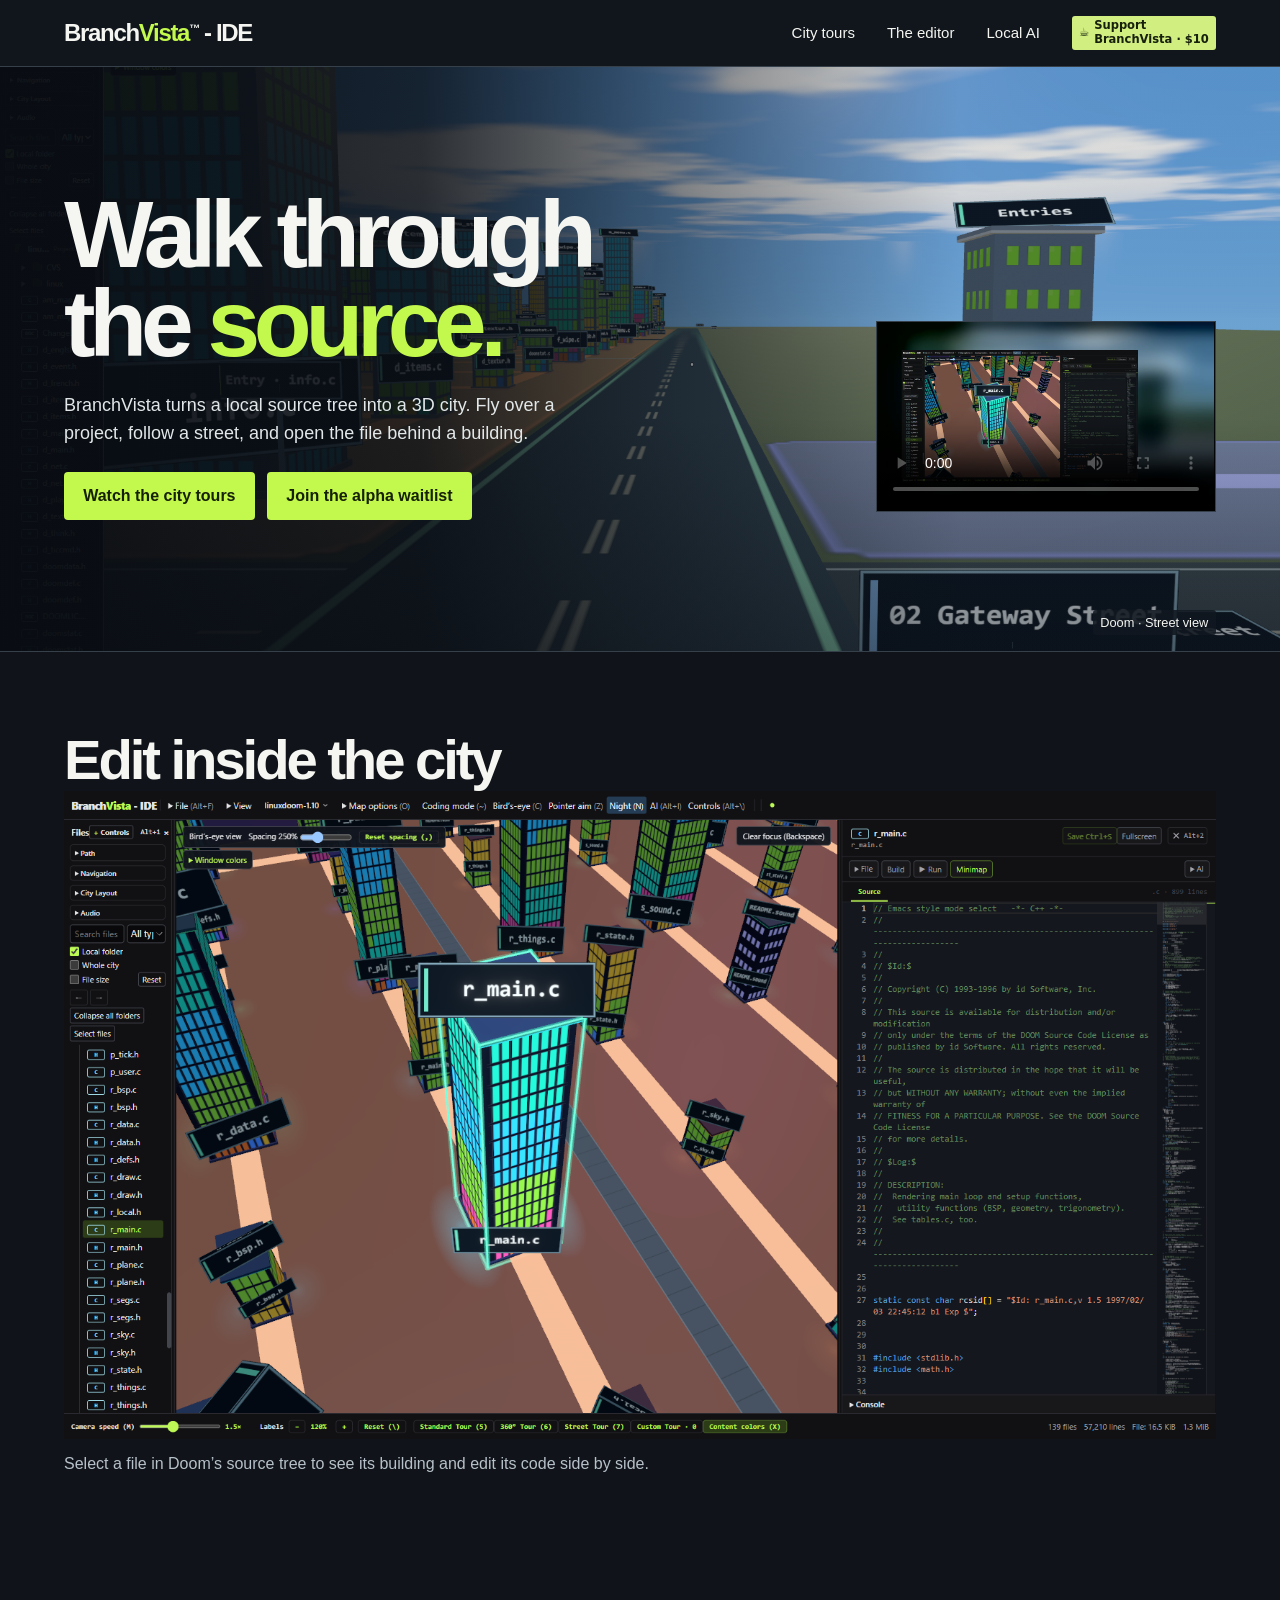
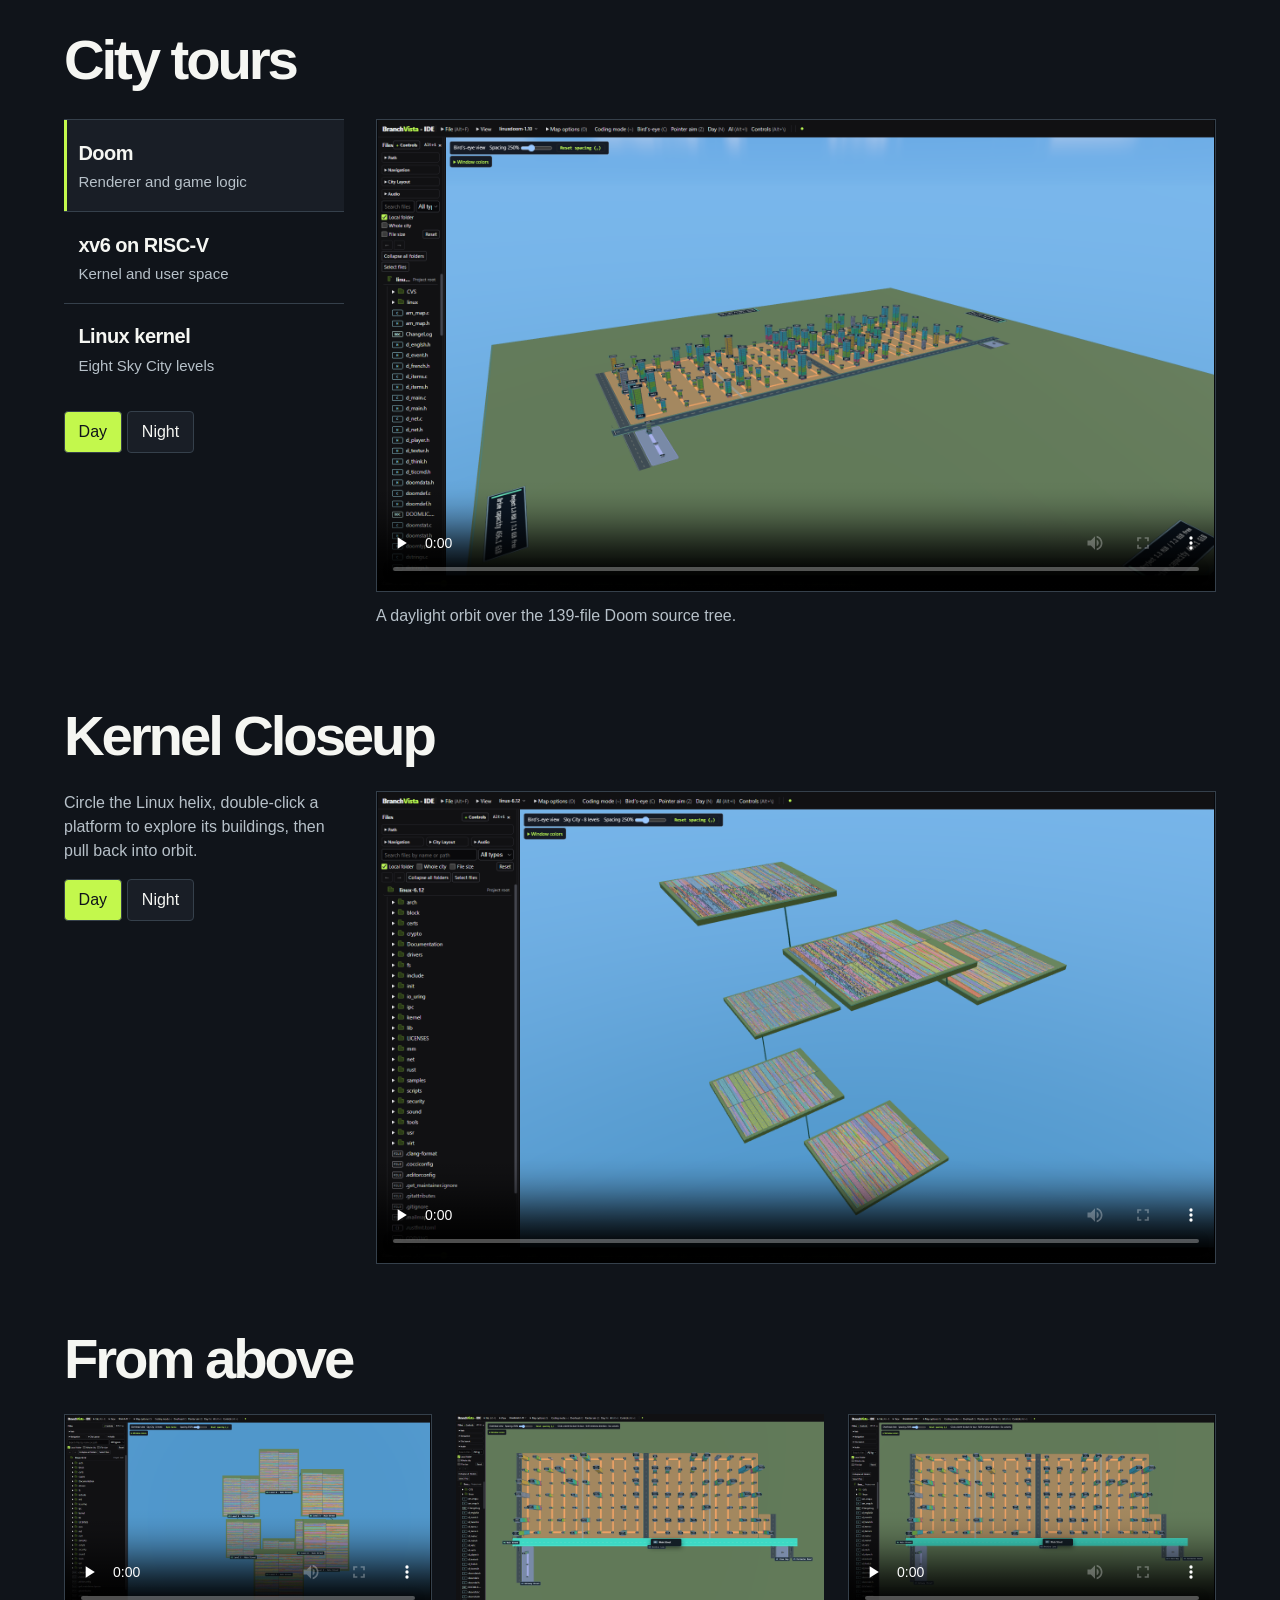
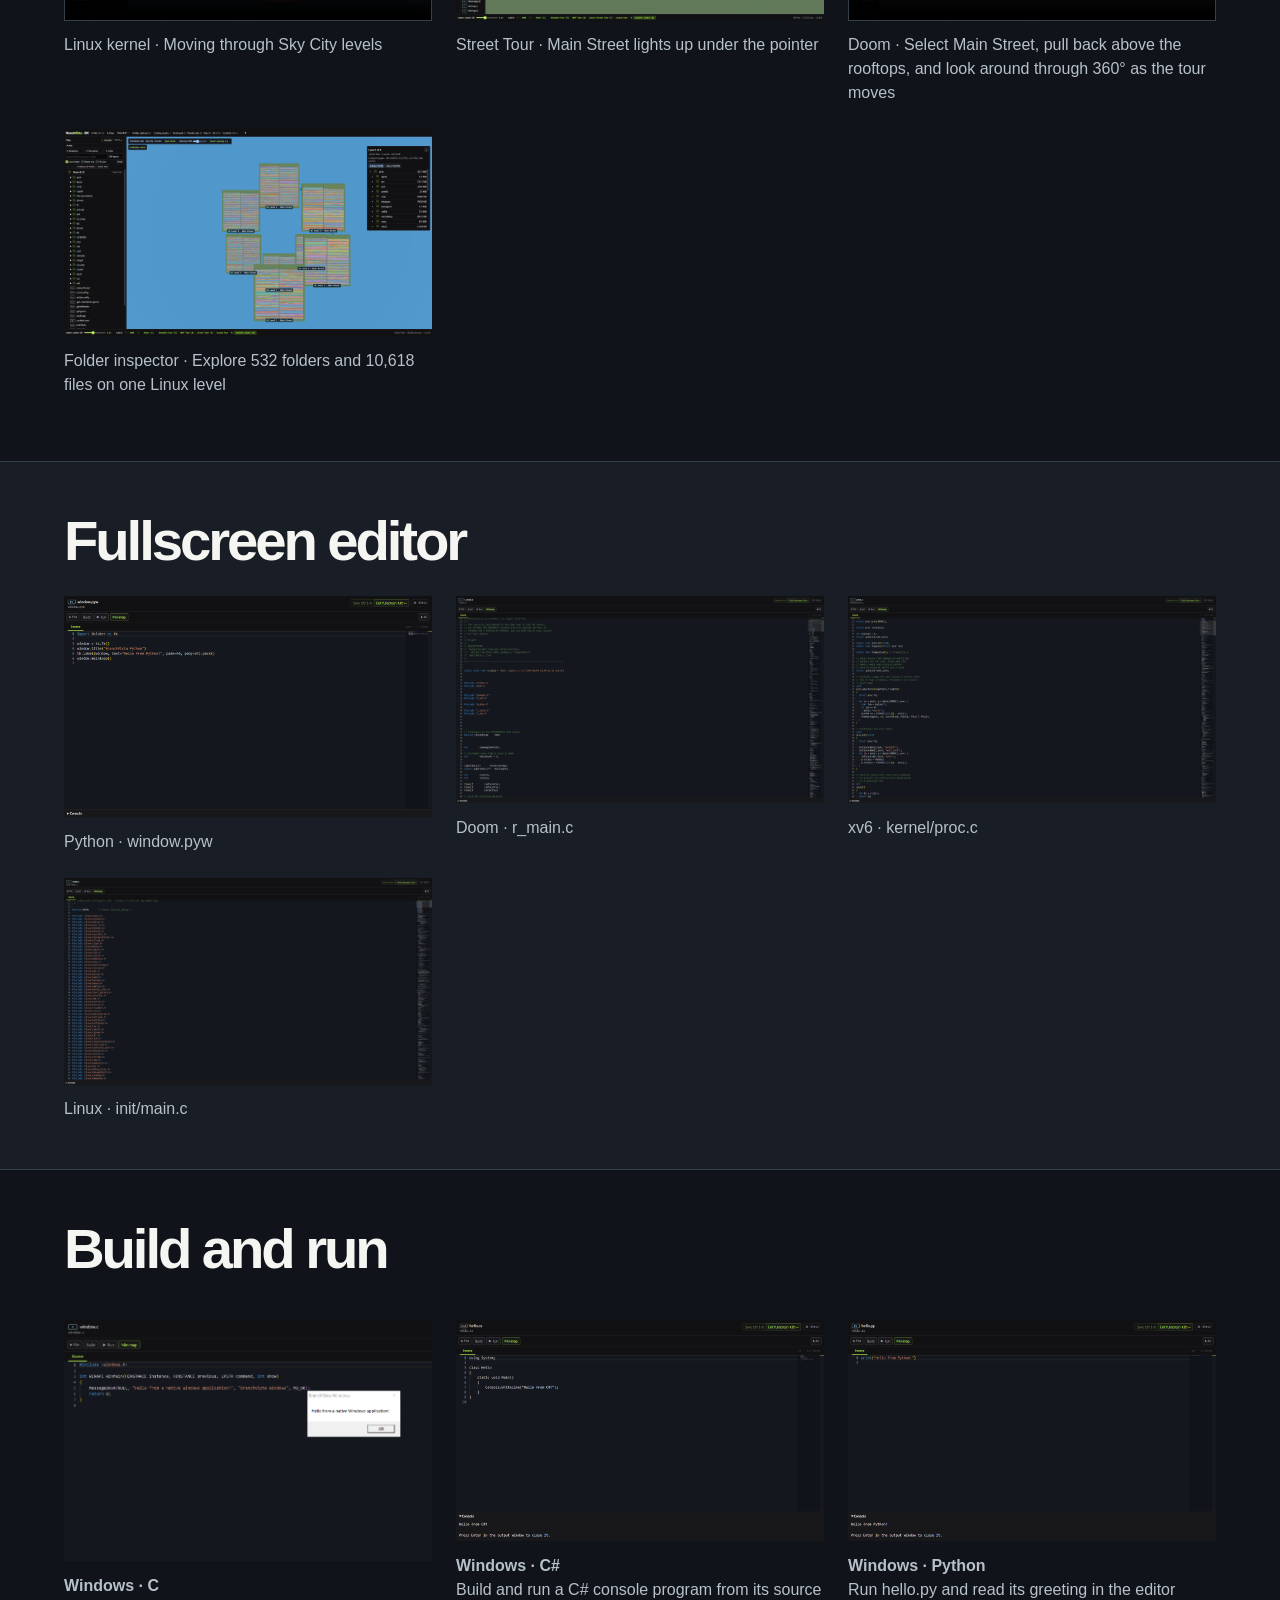
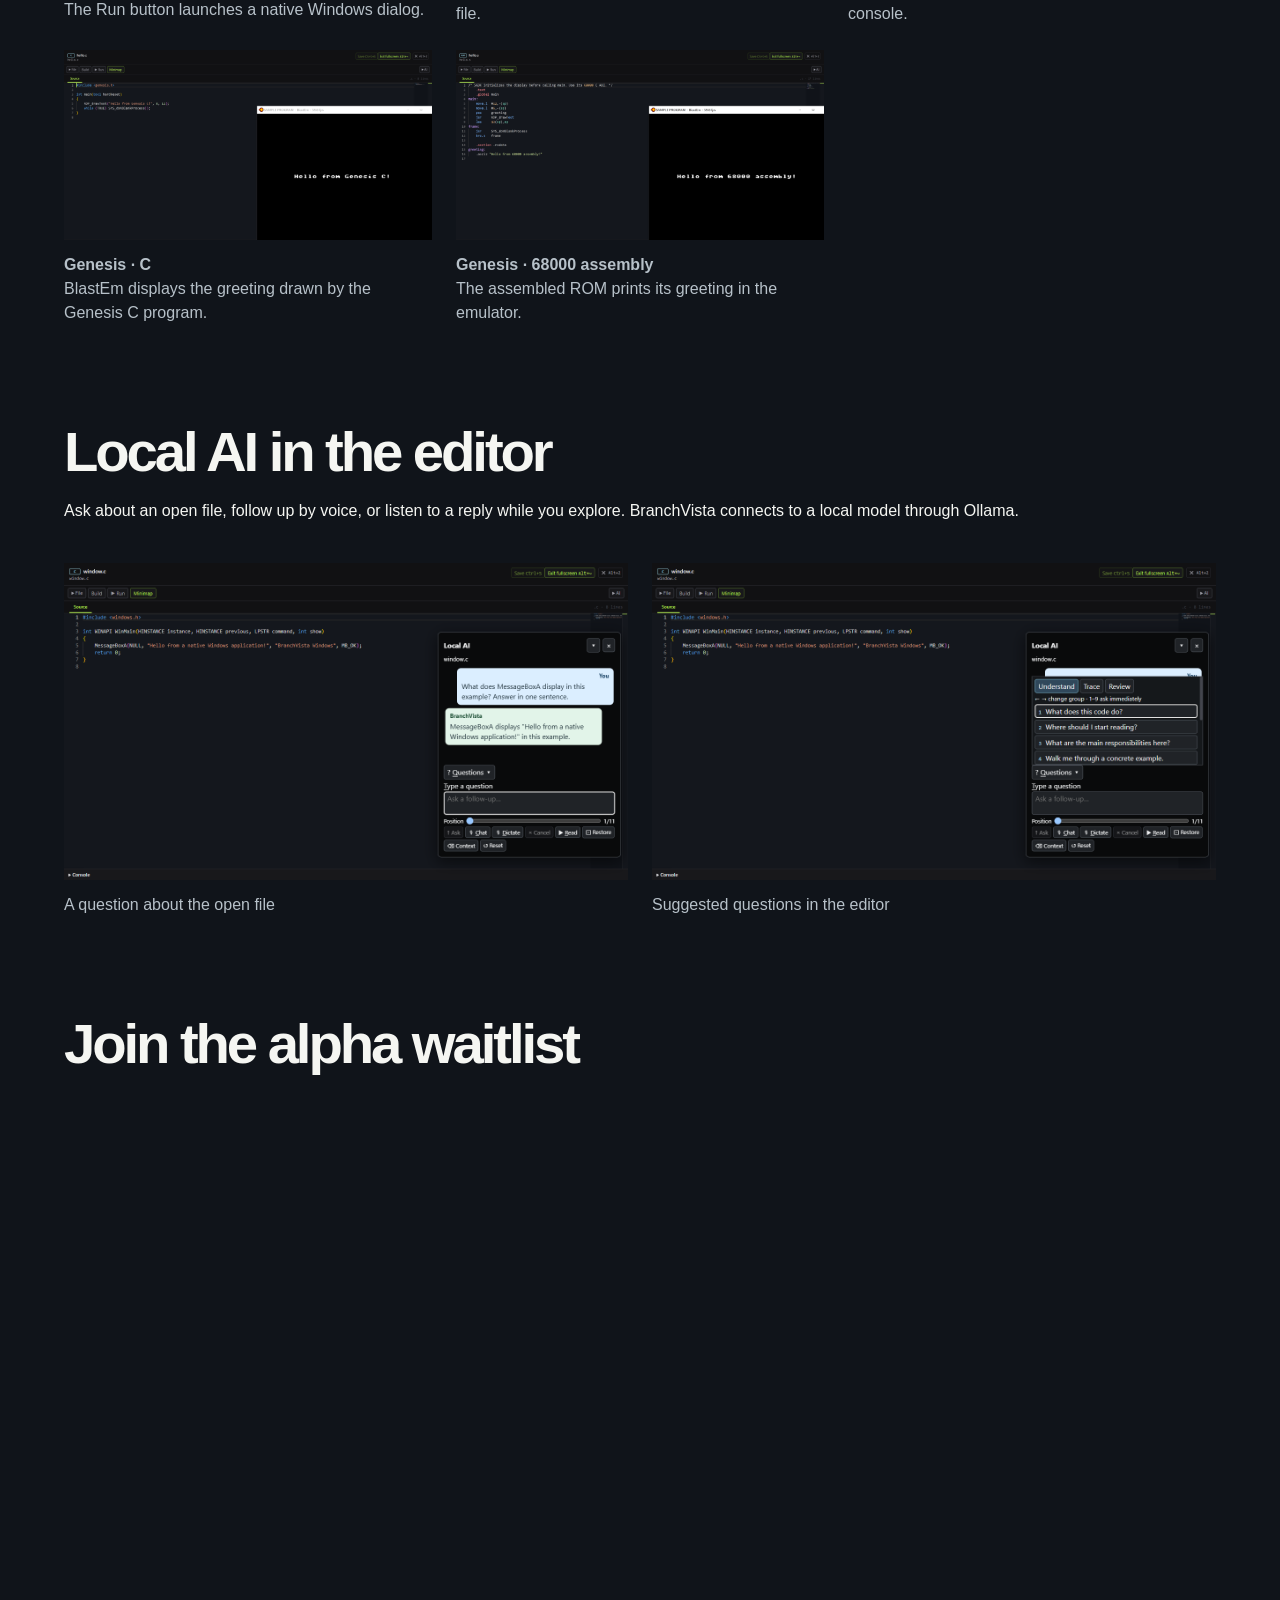
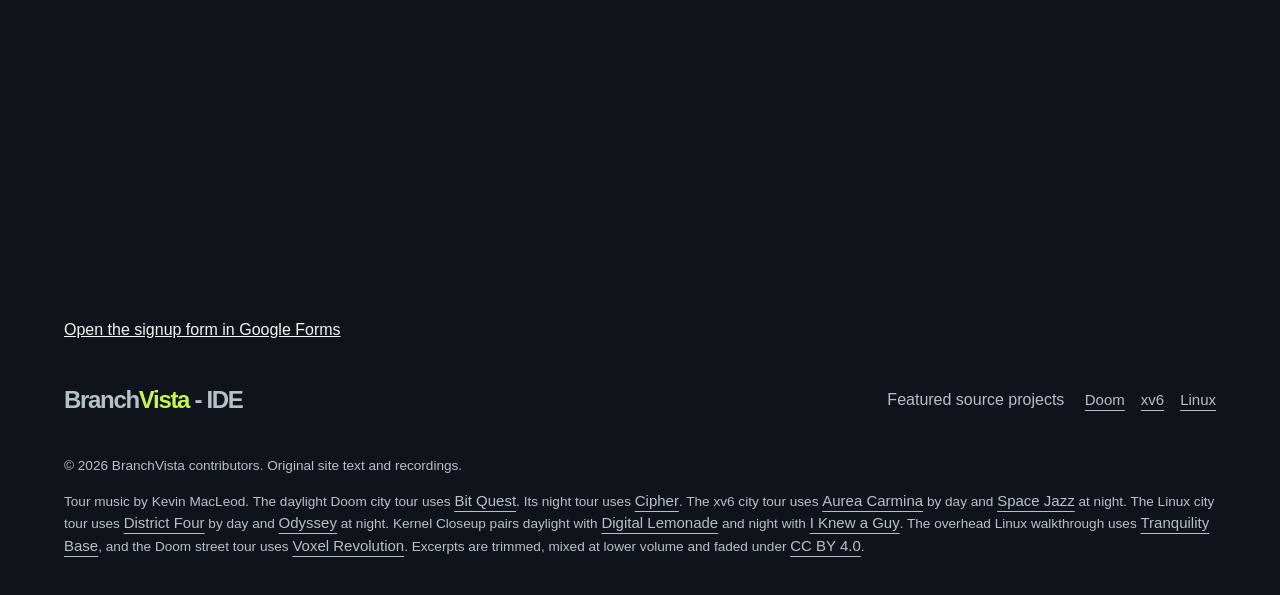
==== index.html @ 64fc5491 "Slightly enlarge banner video" ====
<!doctype html>
<html lang="en">
<head>
  <meta charset="utf-8">
  <meta name="viewport" content="width=device-width,initial-scale=1">
  <meta name="theme-color" content="#10141a">
  <meta name="description" content="Explore Doom, xv6 and the Linux kernel as three-dimensional cities in BranchVista. Watch real tours from the Windows IDE.">
  <link rel="icon" href="branchvista.svg" type="image/svg+xml">
  <title>BranchVista - IDE · Explore code in 3D</title>
  <link rel="stylesheet" href="style.css?v=html5-highlights-video-larger">
</head>
<body>
<header><div class="inner nav"><a class="brand" href="./">Branch<span>Vista</span><sup>™</sup> - IDE</a><nav aria-label="Main navigation"><a href="#tours">City tours</a><a href="#editor">The editor</a><a href="#local-ai">Local AI</a><a class="support-project" href="support.html" aria-label="Support BranchVista"><span aria-hidden="true">☕</span><span>Support<br>BranchVista · $10</span></a></nav></div></header>
<main>
  <section class="hero" aria-labelledby="heading">
    <div class="inner hero-layout">
      <div class="hero-copy"><h1 id="heading">Walk through<br>the <em>source.</em></h1>
      <p>BranchVista turns a local source tree into a 3D city. Fly over a project, follow a street, and open the file behind a building.</p>
      <a class="watch" href="#tours">Watch the city tours</a>
      <a class="watch" href="#alpha">Join the alpha waitlist</a></div>
      <div class="highlight-player"><video controls playsinline preload="metadata" poster="media/branchvista-banner-play.jpg?v=single-white-play" aria-label="BranchVista project highlights"><source src="media/branchvista-highlights-intro-cut.mp4" type="video/mp4">Your browser does not support HTML5 video.</video></div>
    </div>
    <span class="caption">Doom · Street view</span>
  </section>
  <section class="inner tours" id="workspace"><h2>Edit inside the city</h2>
    <figure><a href="media/doom-workbench.png"><img style="width:100%;height:auto" width="1600" height="900" src="media/doom-workbench.png" alt="Doom’s r_main.c selected in the left file tree, highlighted as a building in the center, and open for editing on the right"></a>
    <figcaption>Select a file in Doom’s source tree to see its building and edit its code side by side.</figcaption></figure>
  </section>
  <section class="inner tours" id="tours">
    <div class="section-head"><h2>City tours</h2></div>
    <div class="gallery">
      <div class="tour-controls">
        <div class="choices" aria-label="Tour project">
          <button type="button" data-tour="doom" aria-pressed="true"><strong>Doom</strong><span>Renderer and game logic</span></button>
          <button type="button" data-tour="xv6-riscv" aria-pressed="false"><strong>xv6 on RISC-V</strong><span>Kernel and user space</span></button>
          <button type="button" data-tour="linux-helix" aria-pressed="false"><strong>Linux kernel</strong><span>Eight Sky City levels</span></button>
        </div>
        <div class="lighting" role="group" aria-label="Tour lighting"><button data-light="day" aria-pressed="true">Day</button><button data-light="night" aria-pressed="false">Night</button></div>
      </div>
      <figure class="screen">
        <video id="film" controls playsinline preload="none" poster="media/doom-day-overview.png" src="media/doom-day.mp4" aria-label="Doom city tour"></video>
        <figcaption id="description" aria-live="polite">A daylight orbit over the 139-file Doom source tree.</figcaption>
      </figure>
    </div>
    <noscript><p>Watch the <a href="media/xv6-riscv-day.mp4">xv6 tour</a> or the <a href="media/linux-helix-day.mp4">Linux kernel tour</a>.</p></noscript>
  </section>
  <section class="inner level-show" aria-labelledby="closeup-title"><h2 id="closeup-title">Kernel Closeup</h2>
    <div class="gallery closeup"><div><p>Circle the Linux helix, double-click a platform to explore its buildings, then pull back into orbit.</p>
    <div class="lighting" role="group" aria-label="Kernel Closeup lighting"><button type="button" data-closeup="day" aria-pressed="true">Day</button><button type="button" data-closeup="night" aria-pressed="false">Night</button></div></div>
    <video id="closeup-film" aria-label="Kernel Closeup in daylight" controls playsinline preload="none" poster="media/kernel-closeup-day-overview.png" src="media/kernel-closeup-day.mp4"></video></div></section>
  <section class="inner level-show"><h2>From above</h2><div class="source-gallery"><figure><video controls playsinline preload="none" poster="media/linux-levels-overview.png" src="media/linux-levels.mp4" aria-label="Linux kernel top-down level walkthrough"></video><figcaption>Linux kernel · Moving through Sky City levels</figcaption></figure><figure><a href="media/street-highlight.png"><img loading="lazy" src="media/street-highlight.png" alt="Main Street highlighted in turquoise on the overhead Doom map"></a><figcaption>Street Tour · Main Street lights up under the pointer</figcaption></figure><figure><video controls playsinline preload="none" poster="media/street-highlight.png" src="media/doom-street-run.mp4" aria-label="Selecting Main Street and following its tour through Doom"></video><figcaption>Doom · Select Main Street, pull back above the rooftops, and look around through 360° as the tour moves</figcaption></figure><figure><a href="media/folder-inspector.png"><img src="media/folder-inspector.png" alt="Linux level one with the arch folder expanded, file counts and subfolder sizes" loading="lazy"></a><figcaption>Folder inspector · Explore 532 folders and 10,618 files on one Linux level</figcaption></figure></div></section>
  <section class="editor-section" id="editor"><div class="inner"><h2>Fullscreen editor</h2><div class="source-gallery"><figure><a href="media/python-editor.png"><img loading="lazy" src="media/python-editor.png" alt="Python Tkinter window example in the fullscreen BranchVista editor"></a><figcaption>Python · window.pyw</figcaption></figure><figure><a href="media/doom-editor.png"><img loading="lazy" src="media/doom-editor.png" alt="Doom source open in the fullscreen BranchVista editor"></a><figcaption>Doom · r_main.c</figcaption></figure><figure><a href="media/xv6-riscv-editor.png"><img loading="lazy" src="media/xv6-riscv-editor.png" alt="xv6 source open in the fullscreen BranchVista editor"></a><figcaption>xv6 · kernel/proc.c</figcaption></figure><figure><a href="media/linux-helix-editor.png"><img loading="lazy" src="media/linux-helix-editor.png" alt="Linux source open in the fullscreen BranchVista editor"></a><figcaption>Linux · init/main.c</figcaption></figure></div></div></section>
<section class="inner demos"><h2 id="build-and-run">Build and run</h2><div class="source-gallery"><figure><a href="media/windows-workspace.png"><img loading="lazy" src="media/windows-workspace.png" alt="Windows · C program running in front of its source editor"></a><figcaption><strong>Windows · C</strong><br>The Run button launches a native Windows dialog.</figcaption></figure><figure><a href="media/csharp-workspace.png"><img loading="lazy" src="media/csharp-workspace.png" alt="C# source and its Hello from C#! output in the BranchVista console"></a><figcaption><strong>Windows · C#</strong><br>Build and run a C# console program from its source file.</figcaption></figure><figure><a href="media/python-workspace.png"><img loading="lazy" src="media/python-workspace.png" alt="BranchVista displaying hello.py with Hello from Python! in the console below the editor"></a><figcaption><strong>Windows · Python</strong><br>Run hello.py and read its greeting in the editor console.</figcaption></figure><figure><a href="media/genesis-c-workspace.png"><img loading="lazy" src="media/genesis-c-workspace.png" alt="Genesis · C program running in front of its source editor"></a><figcaption><strong>Genesis · C</strong><br>BlastEm displays the greeting drawn by the Genesis C program.</figcaption></figure><figure><a href="media/genesis-asm-workspace.png"><img loading="lazy" src="media/genesis-asm-workspace.png" alt="Genesis · 68000 assembly program running in front of its source editor"></a><figcaption><strong>Genesis · 68000 assembly</strong><br>The assembled ROM prints its greeting in the emulator.</figcaption></figure></div></section><section class="inner demos" id="local-ai"><h2>Local AI in the editor</h2><p>Ask about an open file, follow up by voice, or listen to a reply while you explore. BranchVista connects to a local model through Ollama.</p>
<div class="source-gallery"><figure><a href="media/ai-reply.png"><img src="media/ai-reply.png" alt="Local AI answering a question about the open Windows C sample" loading="lazy"></a><figcaption>A question about the open file</figcaption></figure><figure><a href="media/ai-questions.png"><img src="media/ai-questions.png" alt="The suggested questions menu inside the AI panel" loading="lazy"></a><figcaption>Suggested questions in the editor</figcaption></figure></div></section><section class="inner demos" id="alpha"><h2>Join the alpha waitlist</h2><iframe title="Alpha waitlist signup" loading="lazy" style="width:100%;height:820px;border:0" src="https://docs.google.com/forms/d/e/1FAIpQLSdbomosq8H6fvRLBClXm9teYQdeXWDHP_PVtdHvn-_7BKmTvg/viewform?embedded=true"></iframe><p><a href="https://docs.google.com/forms/d/e/1FAIpQLSdbomosq8H6fvRLBClXm9teYQdeXWDHP_PVtdHvn-_7BKmTvg/viewform">Open the signup form in Google Forms</a></p></section></main>
<footer><div class="inner"><span class="brand">Branch<span>Vista</span> - IDE</span><div>Featured source projects <a href="https://github.com/id-Software/DOOM">Doom</a><a href="https://github.com/mit-pdos/xv6-riscv">xv6</a><a href="https://www.kernel.org/">Linux</a></div></div><div class="inner credits"><p>© 2026 BranchVista contributors. Original site text and recordings.</p><p>Tour music by Kevin MacLeod. The daylight Doom city tour uses <a href="https://incompetech.com/music/royalty-free/index.html?isrc=USUAN1500073">Bit Quest</a>. Its night tour uses <a href="https://incompetech.com/music/royalty-free/index.html?isrc=USUAN1100844">Cipher</a>. The xv6 city tour uses <a href="https://incompetech.com/music/royalty-free/index.html?isrc=USUAN1400006">Aurea Carmina</a> by day and <a href="https://incompetech.com/music/royalty-free/index.html?isrc=USUAN2100030">Space Jazz</a> at night. The Linux city tour uses <a href="https://incompetech.com/music/royalty-free/index.html?isrc=USUAN1600039">District Four</a> by day and <a href="https://incompetech.com/music/royalty-free/index.html?isrc=USUAN1500012">Odyssey</a> at night. Kernel Closeup pairs daylight with <a href="https://incompetech.com/music/royalty-free/index.html?isrc=USUAN1700010">Digital Lemonade</a> and night with <a href="https://incompetech.com/music/royalty-free/index.html?isrc=USUAN1100199">I Knew a Guy</a>. The overhead Linux walkthrough uses <a href="https://incompetech.com/music/royalty-free/index.html?isrc=USUAN1100614">Tranquility Base</a>, and the Doom street tour uses <a href="https://incompetech.com/music/royalty-free/index.html?isrc=USUAN2000025">Voxel Revolution</a>. Excerpts are trimmed, mixed at lower volume and faded under <a href="https://creativecommons.org/licenses/by/4.0/">CC BY 4.0</a>.</p></div></footer>

<script src="showcase.js"></script>
</body>
</html>
---- style.css ----
:root{color-scheme:dark;--paper:#10141a;--card:#191e26;--line:#35404b;--text:#f5f6f2;--dim:#b7c1c9;--acid:#c3f84c;font:100%/1.5 "Segoe UI",Arial,sans-serif}
*{box-sizing:border-box}body{margin:0;background:var(--paper);color:var(--text)}a{color:inherit}button{font:inherit}a:focus-visible,button:focus-visible,video:focus-visible{outline:3px solid var(--acid);outline-offset:4px}
.inner{width:min(1160px,90%);margin:auto}header{background:#11161c;border-bottom:1px solid var(--line)}.nav,footer .inner,.section-head{display:flex;align-items:center;justify-content:space-between;gap:1rem}.nav{height:66px}.brand{font-size:1.5rem;font-weight:800;letter-spacing:-.055em;text-decoration:none}.brand span,em{color:var(--acid)}nav{display:flex;gap:2rem}nav a,footer a{font-size:.9375rem;text-underline-offset:.3em}nav a{text-decoration:none}nav a:hover,footer a:hover{text-decoration:underline;color:var(--acid)}
.hero{position:relative;isolation:isolate;display:grid;align-items:center;min-height:clamp(450px,65vh,690px);background:#11161c url("media/doom-tour.png") center 47%/cover no-repeat;border-bottom:1px solid var(--line)}.hero:before{content:"";position:absolute;inset:0;z-index:-1;background:linear-gradient(90deg,rgba(9,13,19,.97),rgba(9,13,19,.86) 33%,rgba(9,13,19,.12) 75%),linear-gradient(0deg,rgba(9,13,19,.42),transparent 40%)}.hero .inner{padding:3rem 0}.hero h1{font-size:clamp(3.5rem,7.4vw,7rem);line-height:.94;letter-spacing:-.066em;margin:0;font-weight:750}.hero em{font-style:normal}.hero p{max-width:31rem;font-size:1.125rem;line-height:1.55;color:#e2e8e9;margin:1.5rem 0}.watch{display:inline-block;padding:.75rem 1.2rem;background:var(--acid);color:#152005;font-weight:700;text-decoration:none;border-radius:4px}.watch:hover{background:#d9ff81}.caption{position:absolute;bottom:1rem;right:5%;padding:.17rem .48rem;font-size:.8rem;background:#111820dd;border-radius:3px}
h2{margin:0;line-height:1.1;font-size:clamp(2.1rem,4.4vw,3.8rem);font-weight:650;letter-spacing:-.055em}.tours{padding:clamp(3rem,6vw,5.5rem) 0}.section-head{margin-bottom:1.75rem}.section-head>span,.choices button span,figcaption,footer{color:var(--dim)}.gallery{display:grid;grid-template-columns:minmax(190px,1fr) minmax(0,3fr);gap:2rem}.choices button{display:block;width:100%;text-align:left;background:transparent;color:inherit;border:0;border-top:1px solid var(--line);padding:1.1rem .9rem;cursor:pointer}.choices button strong,.choices button span{display:block}.choices button strong{font-size:1.25rem;letter-spacing:-.025em}.choices button span{font-size:.9375rem;margin-top:.2rem}.choices button[aria-pressed=true]{background:var(--card);box-shadow:inset 3px 0 var(--acid)}.choices button:hover{background:#202731}figure{margin:0}video,img{display:block;width:100%;height:auto}video{aspect-ratio:16/9;background:#07090d;border:1px solid var(--line)}figcaption{padding-top:.8rem;font-size:1rem}
.editor-section{background:var(--card);border-block:1px solid var(--line)}.editor{padding:4rem 0;display:grid;grid-template-columns:1fr 1.35fr;gap:3rem;align-items:center}.editor p{color:#c9d1d7;max-width:33rem}.editor img{border:1px solid var(--line)}footer .inner{padding-block:1.5rem}footer a{margin-left:1rem}
@media(max-width:720px){.inner{width:92%}.nav{height:56px}nav{gap:1rem}.gallery,.editor{grid-template-columns:1fr;gap:1rem}.choices{display:flex}.choices button{flex:1;min-width:0;padding:.7rem .45rem}.choices button strong{font-size:.95rem}.choices button span{display:none}.choices button[aria-pressed=true]{box-shadow:inset 0 -3px var(--acid)}.hero:before{background:linear-gradient(90deg,#0b1018ed,#0b1018ad 65%,#0b101878)}.hero p{max-width:25rem}.editor{padding:3rem 0}footer .inner{align-items:flex-start;flex-direction:column}.caption{right:4%}}

.source-gallery{display:grid;gap:1.5rem;grid-template-columns:repeat(auto-fit,minmax(min(100%,290px),1fr));padding-bottom:3rem}.editor{display:block}

.demos{padding-top:3rem}.demos .source-gallery{margin-top:1rem}.demos img{object-fit:contain;background:#10141a;height:12rem}.demos summary{cursor:pointer;padding:.7rem 0}.demos pre{overflow:auto;font-size:.85rem}
.editor-section{padding-top:3rem}.editor-section .source-gallery,.demos .source-gallery{padding-top:1.5rem}.demos img{height:auto}.lighting{display:flex;gap:.35rem;margin:1rem 0}.lighting button{background:var(--card);color:inherit;border:1px solid var(--line);border-radius:.25rem;padding:.5rem .85rem;cursor:pointer}.lighting button[aria-pressed=true]{color:#10141a;background:var(--acid)}
footer .credits{display:block;padding-top:0;font-size:.85rem}footer .credits a{margin:0}.brand sup{font-size:.45em;vertical-align:super}@media(max-width:520px){nav{gap:.55rem}.brand{font-size:1.15rem}nav a{font-size:.8rem}}
.level-show .source-gallery{padding-top:1.5rem}.level-show{padding-block:0 1rem}
.closeup{margin:1.5rem 0 3rem}.closeup p{color:var(--dim);margin-top:0}
.highlight-player{width:min(100%,680px);margin-left:auto}
.highlight-player iframe{display:block;width:100%;aspect-ratio:16/9;height:auto;border:0}
.highlight-player p{text-align:right;margin:.45rem 0 0}
.hero-layout{display:grid;grid-template-columns:minmax(0,1fr) minmax(0,1.08fr);gap:2.5rem;align-items:center}
.hero-copy .watch{margin:0 .5rem .5rem 0}
.hero .highlight-player{width:100%;max-width:340px;margin:0 0 1rem auto;align-self:end}
.hero .highlight-player iframe{border:1px solid #ffffff3a;box-shadow:0 16px 48px #0008}
.video-poster{position:relative;display:block;width:100%;padding:0;border:1px solid #ffffff3a;background:#10141a;cursor:pointer;box-shadow:0 16px 48px #0008}
.video-poster img{display:block;width:100%;aspect-ratio:16/9;object-fit:cover}
.video-poster span{position:absolute;left:50%;top:50%;transform:translate(-50%,-50%);color:#fff;font-size:3.25rem;line-height:1;text-shadow:0 2px 14px #000b}
@media(max-width:760px){.hero-layout{grid-template-columns:1fr;gap:1.25rem}.hero .inner{padding:2.5rem 0 4rem}.hero h1{font-size:clamp(3rem,12vw,5rem)}.hero .highlight-player{max-width:250px;margin:0 auto;align-self:center}}
header nav { align-items: center; }
.support-project {
  display: inline-flex;
  align-items: center;
  gap: .3rem;
  min-height: 24px;
  padding: .22rem .45rem;
  border-radius: 3px;
  background: #d1ee80;
  color: #17200c;
  font: 600 .72rem/1.2 system-ui, sans-serif;
  text-decoration: none;
}
.support-project:hover { background: #e6ffab; color: #17200c; }
.support-project:focus-visible { outline: 2px solid currentColor; outline-offset: 2px; }
@media (max-width: 680px) {
  header .nav { height: auto; flex-wrap: wrap; padding-block: .65rem; gap: .45rem; }
  header nav { display: flex; flex-wrap: wrap; gap: .4rem .75rem; }
}
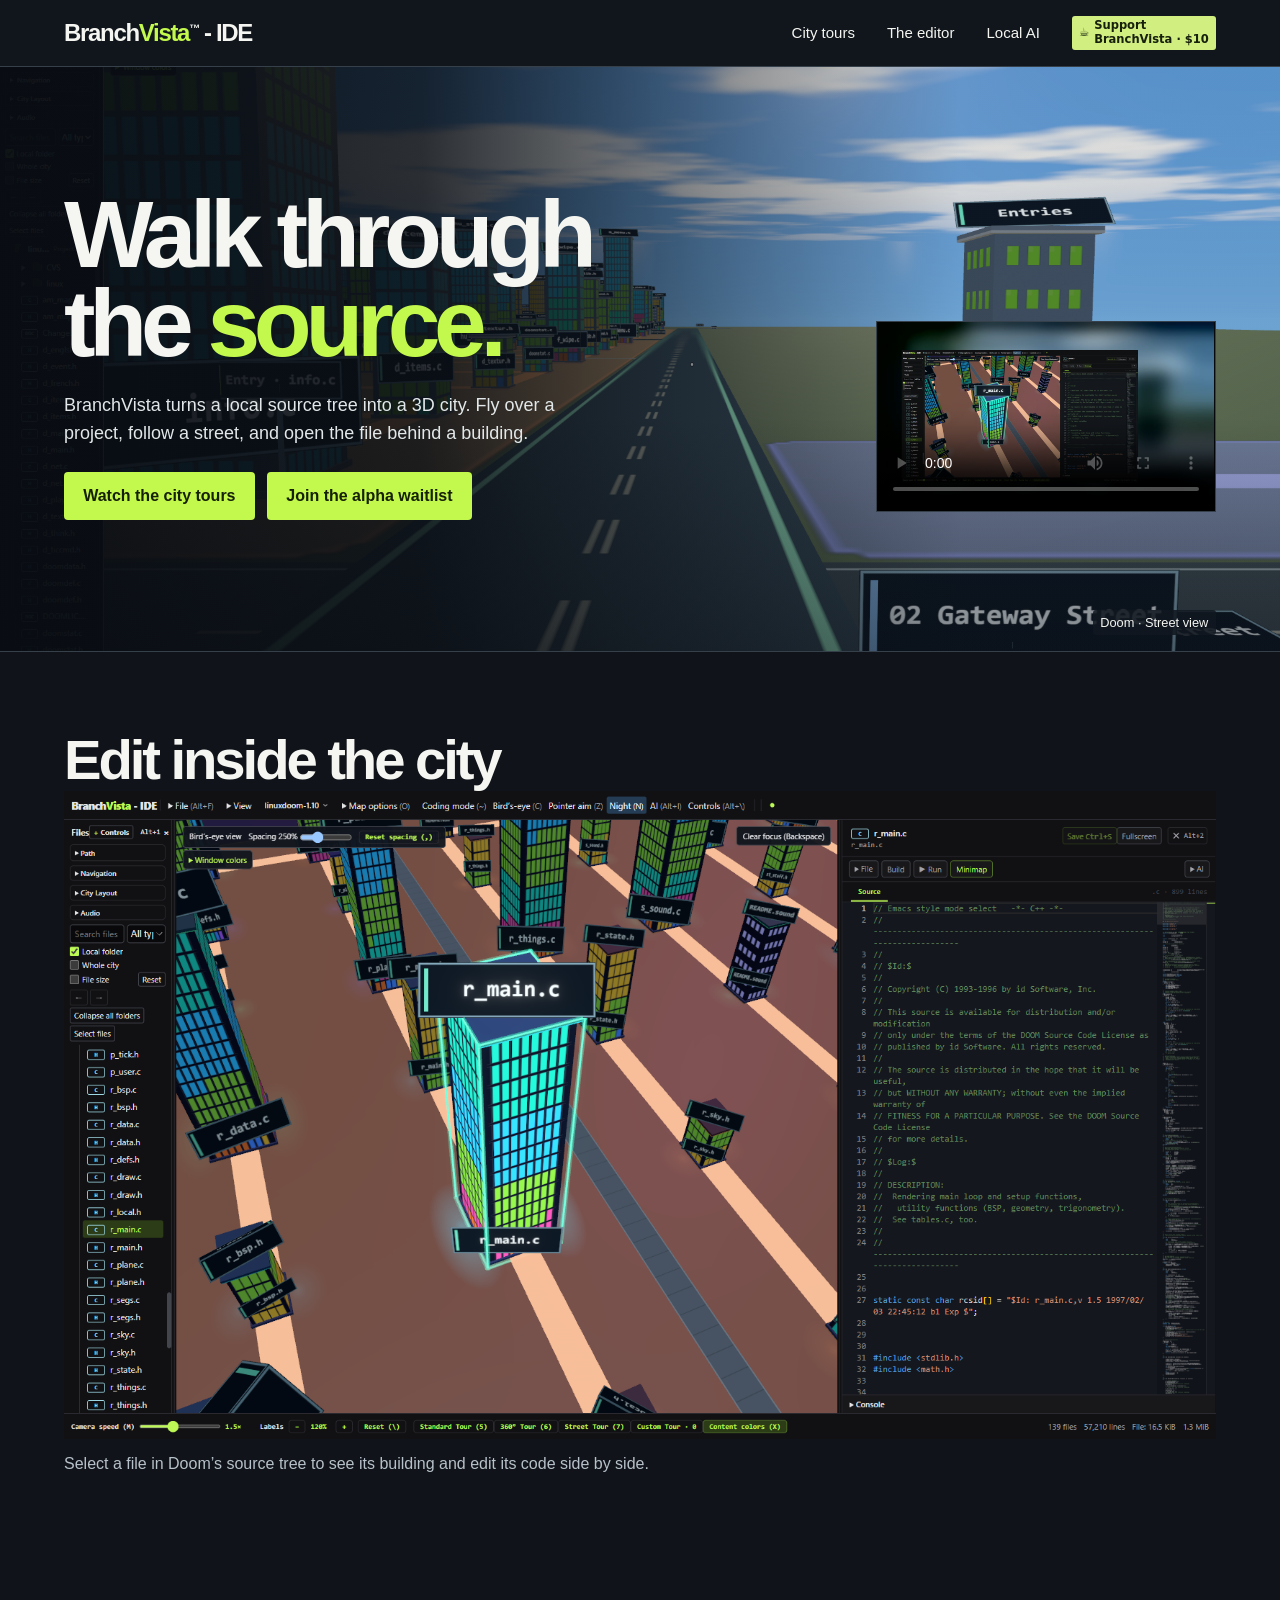
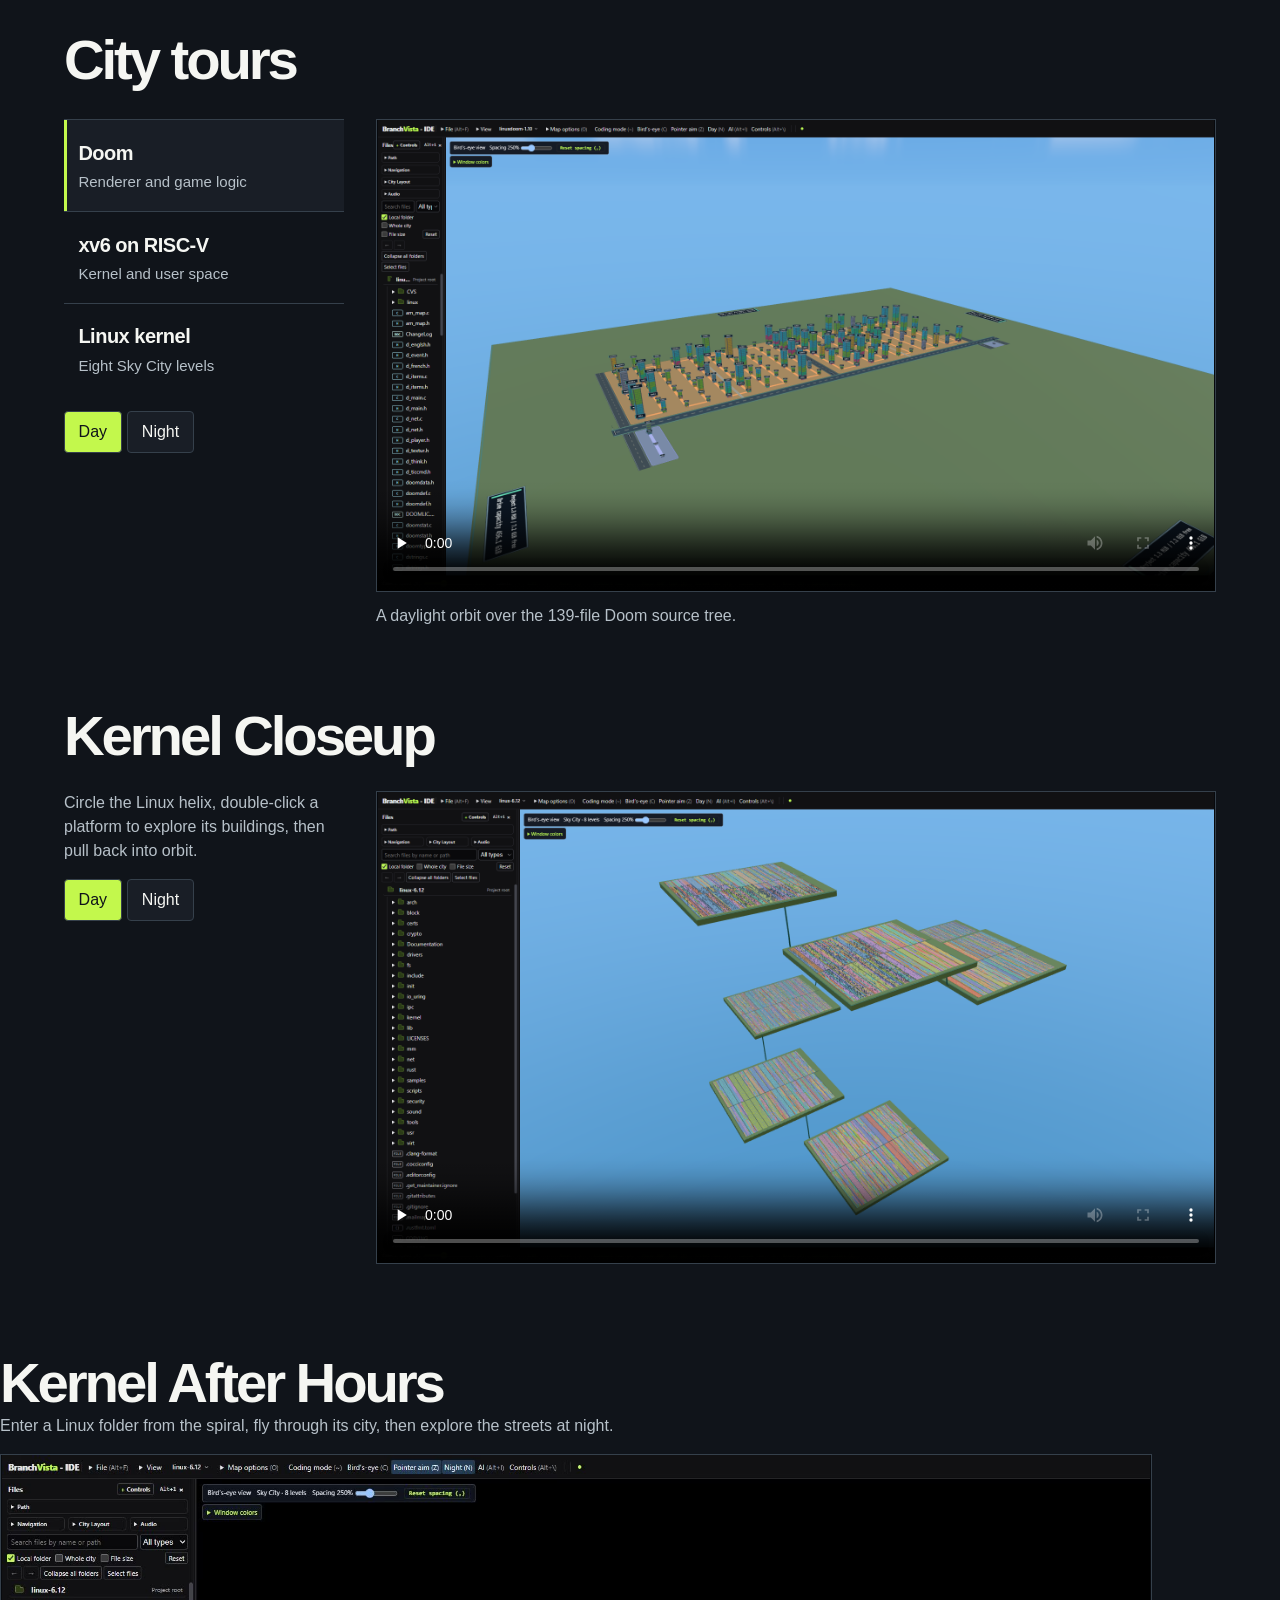
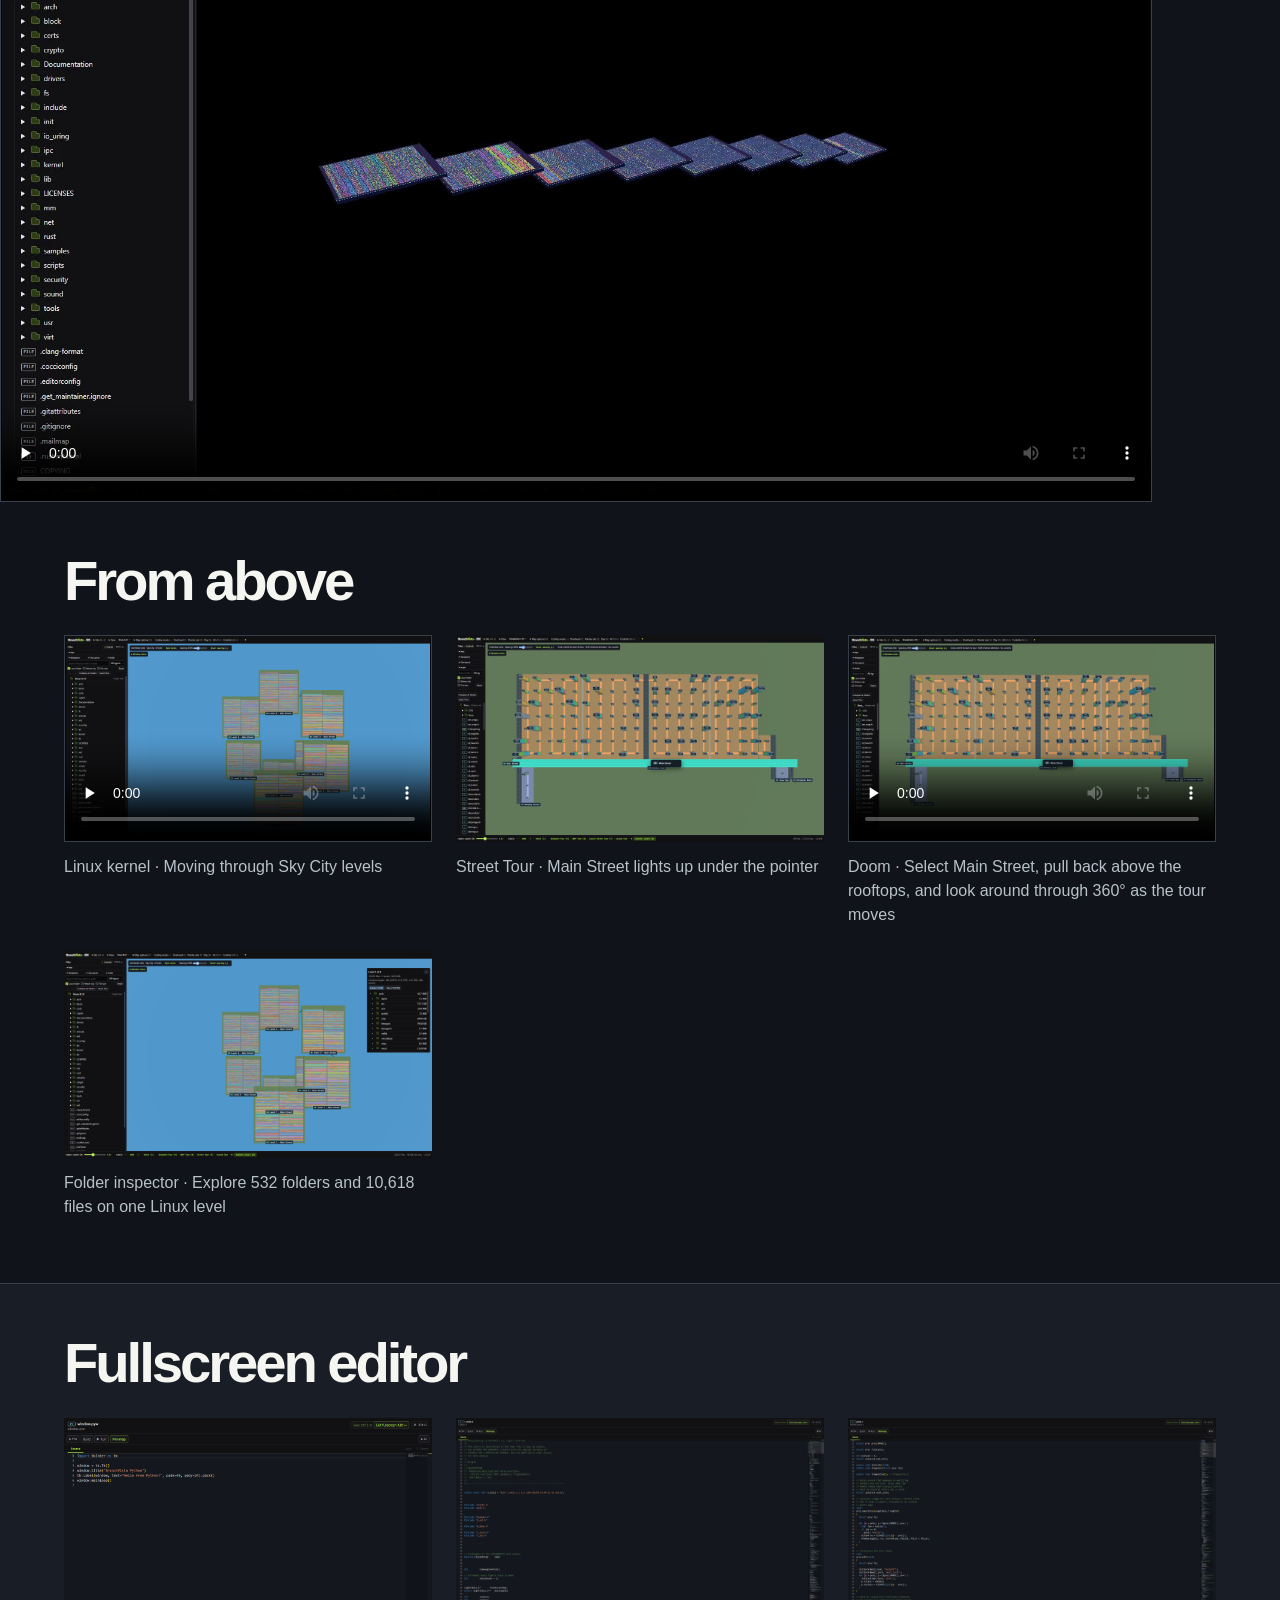
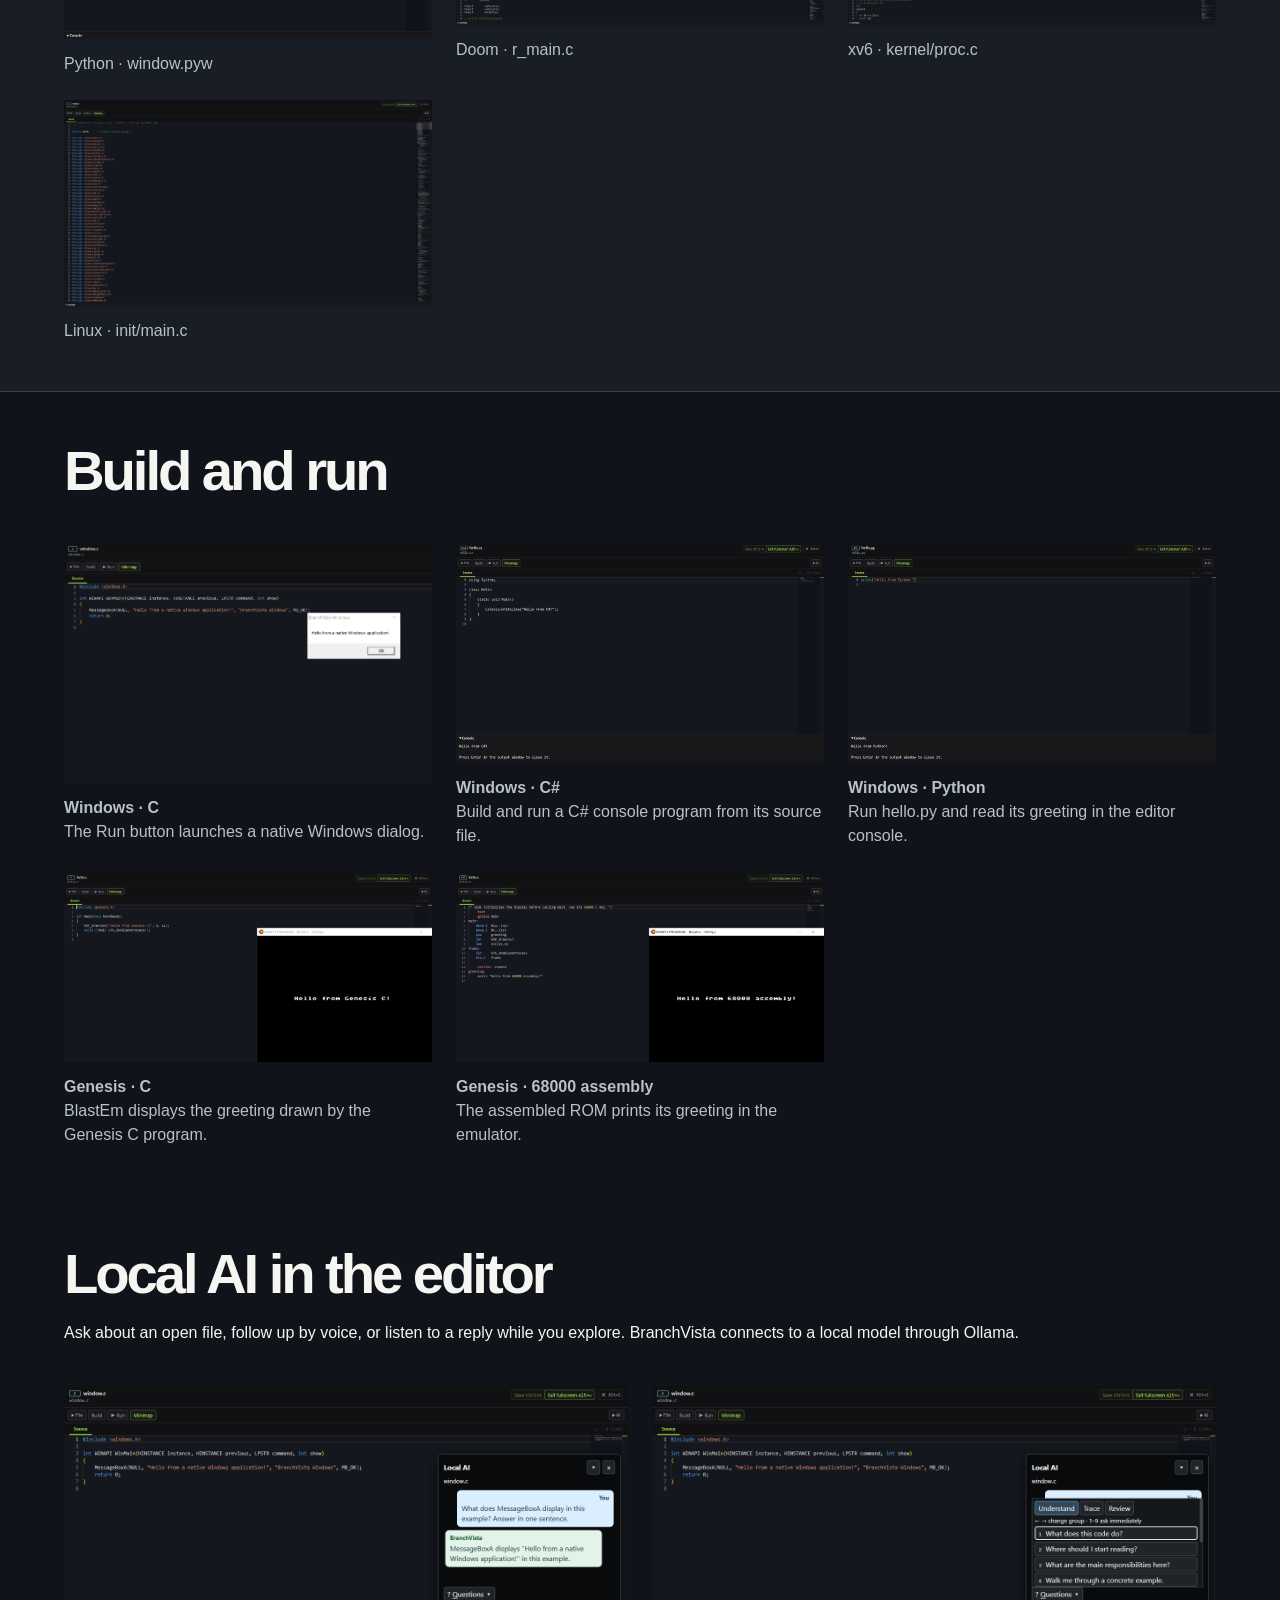
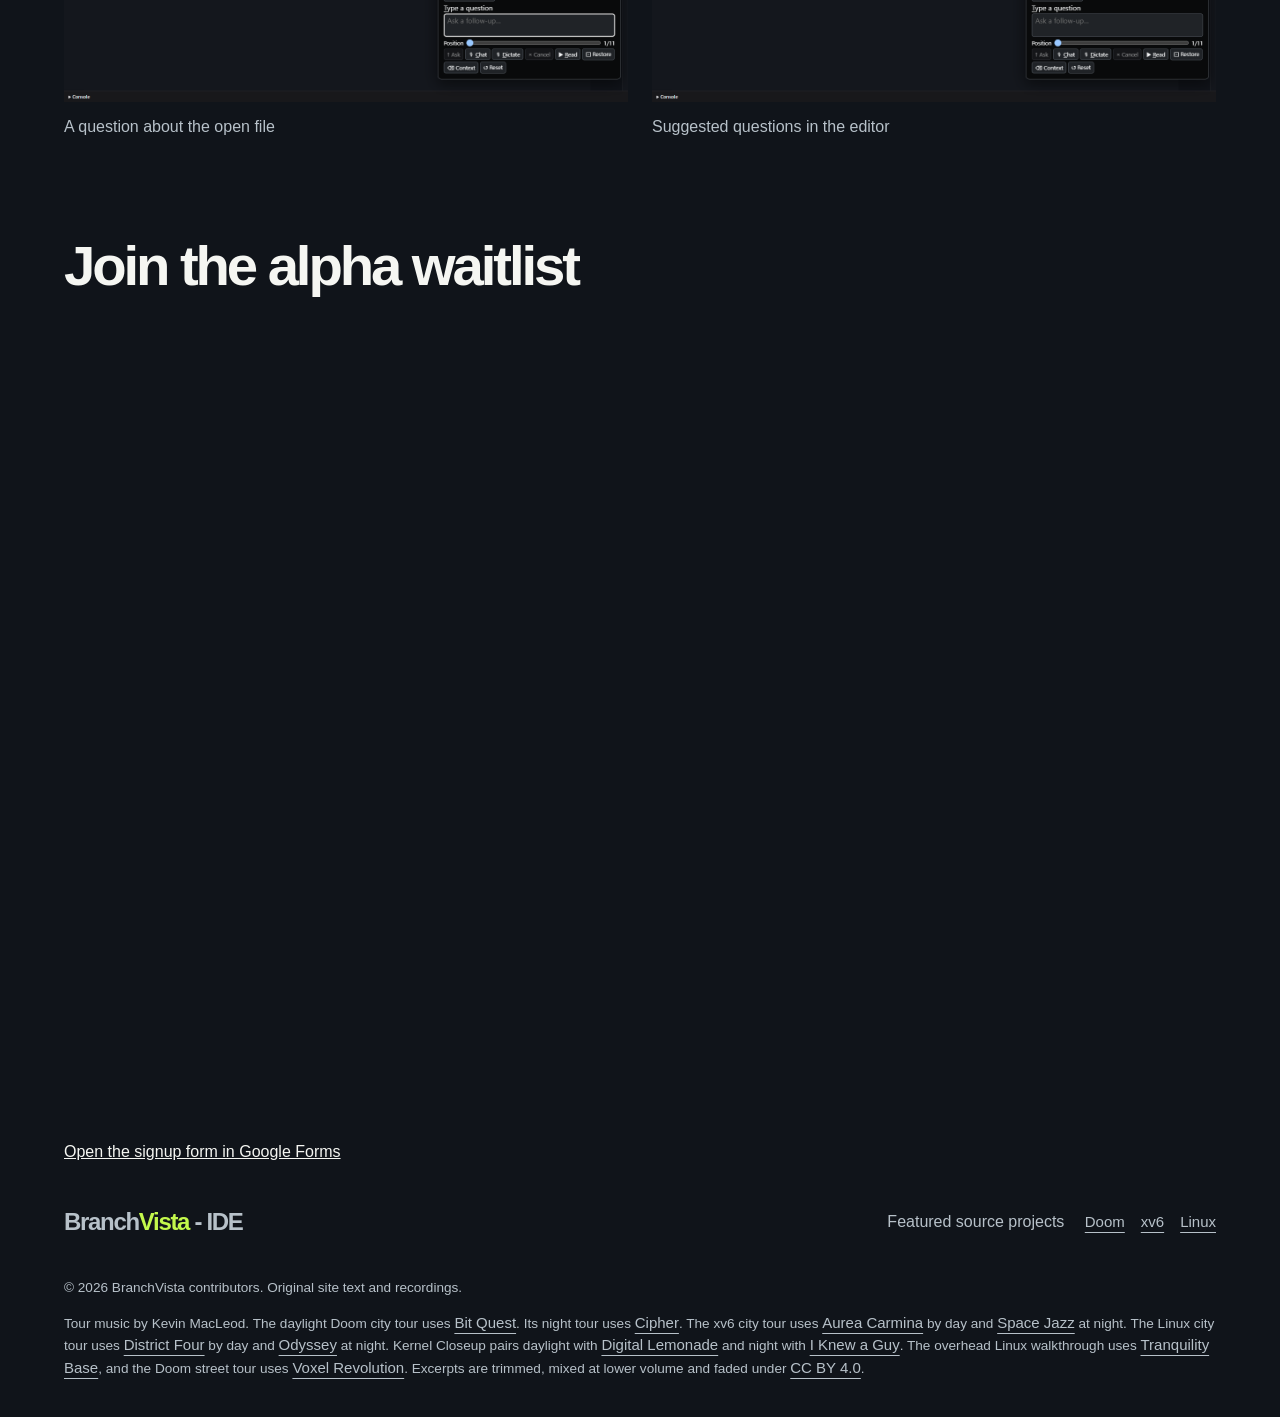
==== commit 487d0d53: "Add Kernel After Hours night walkthrough" ====
--- a/index.html
+++ b/index.html
@@ -48,6 +48,7 @@
     <div class="gallery closeup"><div><p>Circle the Linux helix, double-click a platform to explore its buildings, then pull back into orbit.</p>
     <div class="lighting" role="group" aria-label="Kernel Closeup lighting"><button type="button" data-closeup="day" aria-pressed="true">Day</button><button type="button" data-closeup="night" aria-pressed="false">Night</button></div></div>
     <video id="closeup-film" aria-label="Kernel Closeup in daylight" controls playsinline preload="none" poster="media/kernel-closeup-day-overview.png" src="media/kernel-closeup-day.mp4"></video></div></section>
+  <section class="inner closeup" id="kernel-after-hours"><h2>Kernel After Hours</h2><p>Enter a Linux folder from the spiral, fly through its city, then explore the streets at night.</p><video controls playsinline preload="none" poster="media/kernel-after-hours.jpg" src="media/kernel-after-hours.mp4" aria-label="Kernel After Hours night walkthrough"></video></section>
   <section class="inner level-show"><h2>From above</h2><div class="source-gallery"><figure><video controls playsinline preload="none" poster="media/linux-levels-overview.png" src="media/linux-levels.mp4" aria-label="Linux kernel top-down level walkthrough"></video><figcaption>Linux kernel · Moving through Sky City levels</figcaption></figure><figure><a href="media/street-highlight.png"><img loading="lazy" src="media/street-highlight.png" alt="Main Street highlighted in turquoise on the overhead Doom map"></a><figcaption>Street Tour · Main Street lights up under the pointer</figcaption></figure><figure><video controls playsinline preload="none" poster="media/street-highlight.png" src="media/doom-street-run.mp4" aria-label="Selecting Main Street and following its tour through Doom"></video><figcaption>Doom · Select Main Street, pull back above the rooftops, and look around through 360° as the tour moves</figcaption></figure><figure><a href="media/folder-inspector.png"><img src="media/folder-inspector.png" alt="Linux level one with the arch folder expanded, file counts and subfolder sizes" loading="lazy"></a><figcaption>Folder inspector · Explore 532 folders and 10,618 files on one Linux level</figcaption></figure></div></section>
   <section class="editor-section" id="editor"><div class="inner"><h2>Fullscreen editor</h2><div class="source-gallery"><figure><a href="media/python-editor.png"><img loading="lazy" src="media/python-editor.png" alt="Python Tkinter window example in the fullscreen BranchVista editor"></a><figcaption>Python · window.pyw</figcaption></figure><figure><a href="media/doom-editor.png"><img loading="lazy" src="media/doom-editor.png" alt="Doom source open in the fullscreen BranchVista editor"></a><figcaption>Doom · r_main.c</figcaption></figure><figure><a href="media/xv6-riscv-editor.png"><img loading="lazy" src="media/xv6-riscv-editor.png" alt="xv6 source open in the fullscreen BranchVista editor"></a><figcaption>xv6 · kernel/proc.c</figcaption></figure><figure><a href="media/linux-helix-editor.png"><img loading="lazy" src="media/linux-helix-editor.png" alt="Linux source open in the fullscreen BranchVista editor"></a><figcaption>Linux · init/main.c</figcaption></figure></div></div></section>
 <section class="inner demos"><h2 id="build-and-run">Build and run</h2><div class="source-gallery"><figure><a href="media/windows-workspace.png"><img loading="lazy" src="media/windows-workspace.png" alt="Windows · C program running in front of its source editor"></a><figcaption><strong>Windows · C</strong><br>The Run button launches a native Windows dialog.</figcaption></figure><figure><a href="media/csharp-workspace.png"><img loading="lazy" src="media/csharp-workspace.png" alt="C# source and its Hello from C#! output in the BranchVista console"></a><figcaption><strong>Windows · C#</strong><br>Build and run a C# console program from its source file.</figcaption></figure><figure><a href="media/python-workspace.png"><img loading="lazy" src="media/python-workspace.png" alt="BranchVista displaying hello.py with Hello from Python! in the console below the editor"></a><figcaption><strong>Windows · Python</strong><br>Run hello.py and read its greeting in the editor console.</figcaption></figure><figure><a href="media/genesis-c-workspace.png"><img loading="lazy" src="media/genesis-c-workspace.png" alt="Genesis · C program running in front of its source editor"></a><figcaption><strong>Genesis · C</strong><br>BlastEm displays the greeting drawn by the Genesis C program.</figcaption></figure><figure><a href="media/genesis-asm-workspace.png"><img loading="lazy" src="media/genesis-asm-workspace.png" alt="Genesis · 68000 assembly program running in front of its source editor"></a><figcaption><strong>Genesis · 68000 assembly</strong><br>The assembled ROM prints its greeting in the emulator.</figcaption></figure></div></section><section class="inner demos" id="local-ai"><h2>Local AI in the editor</h2><p>Ask about an open file, follow up by voice, or listen to a reply while you explore. BranchVista connects to a local model through Ollama.</p>
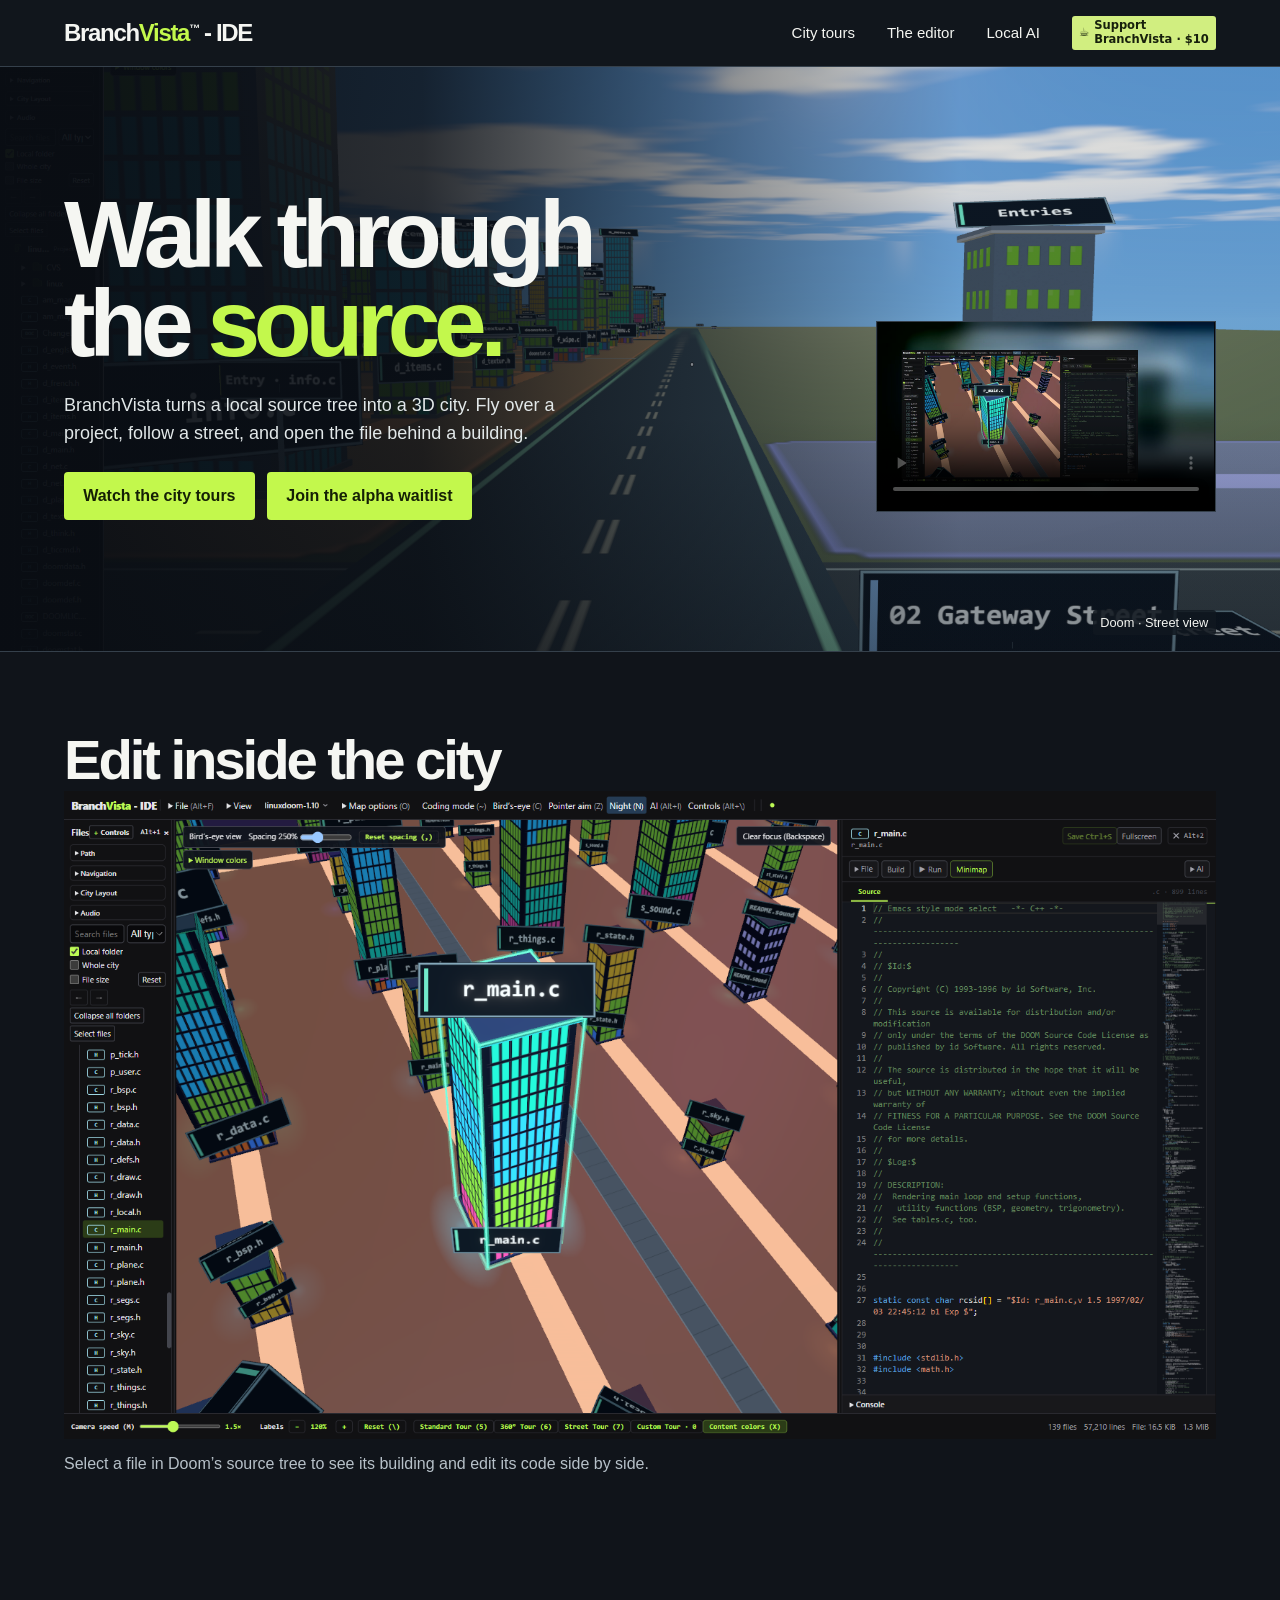
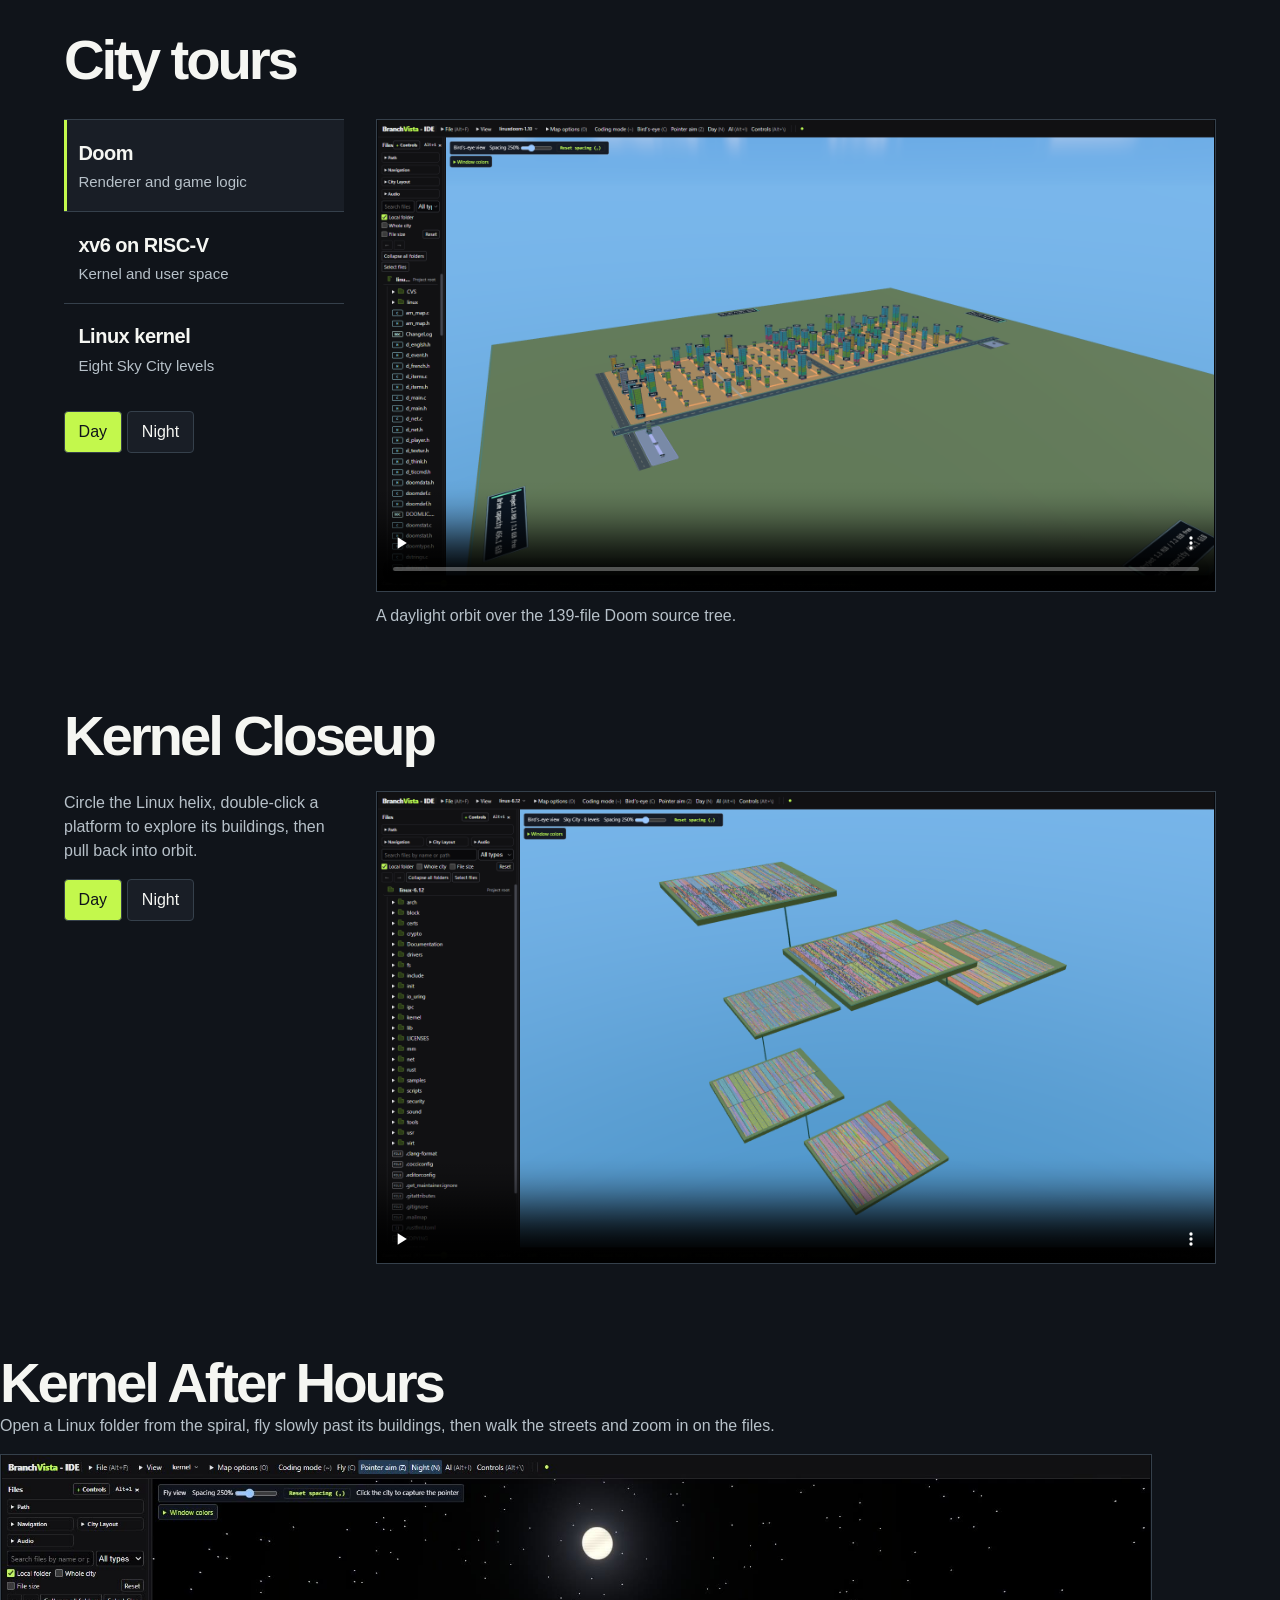
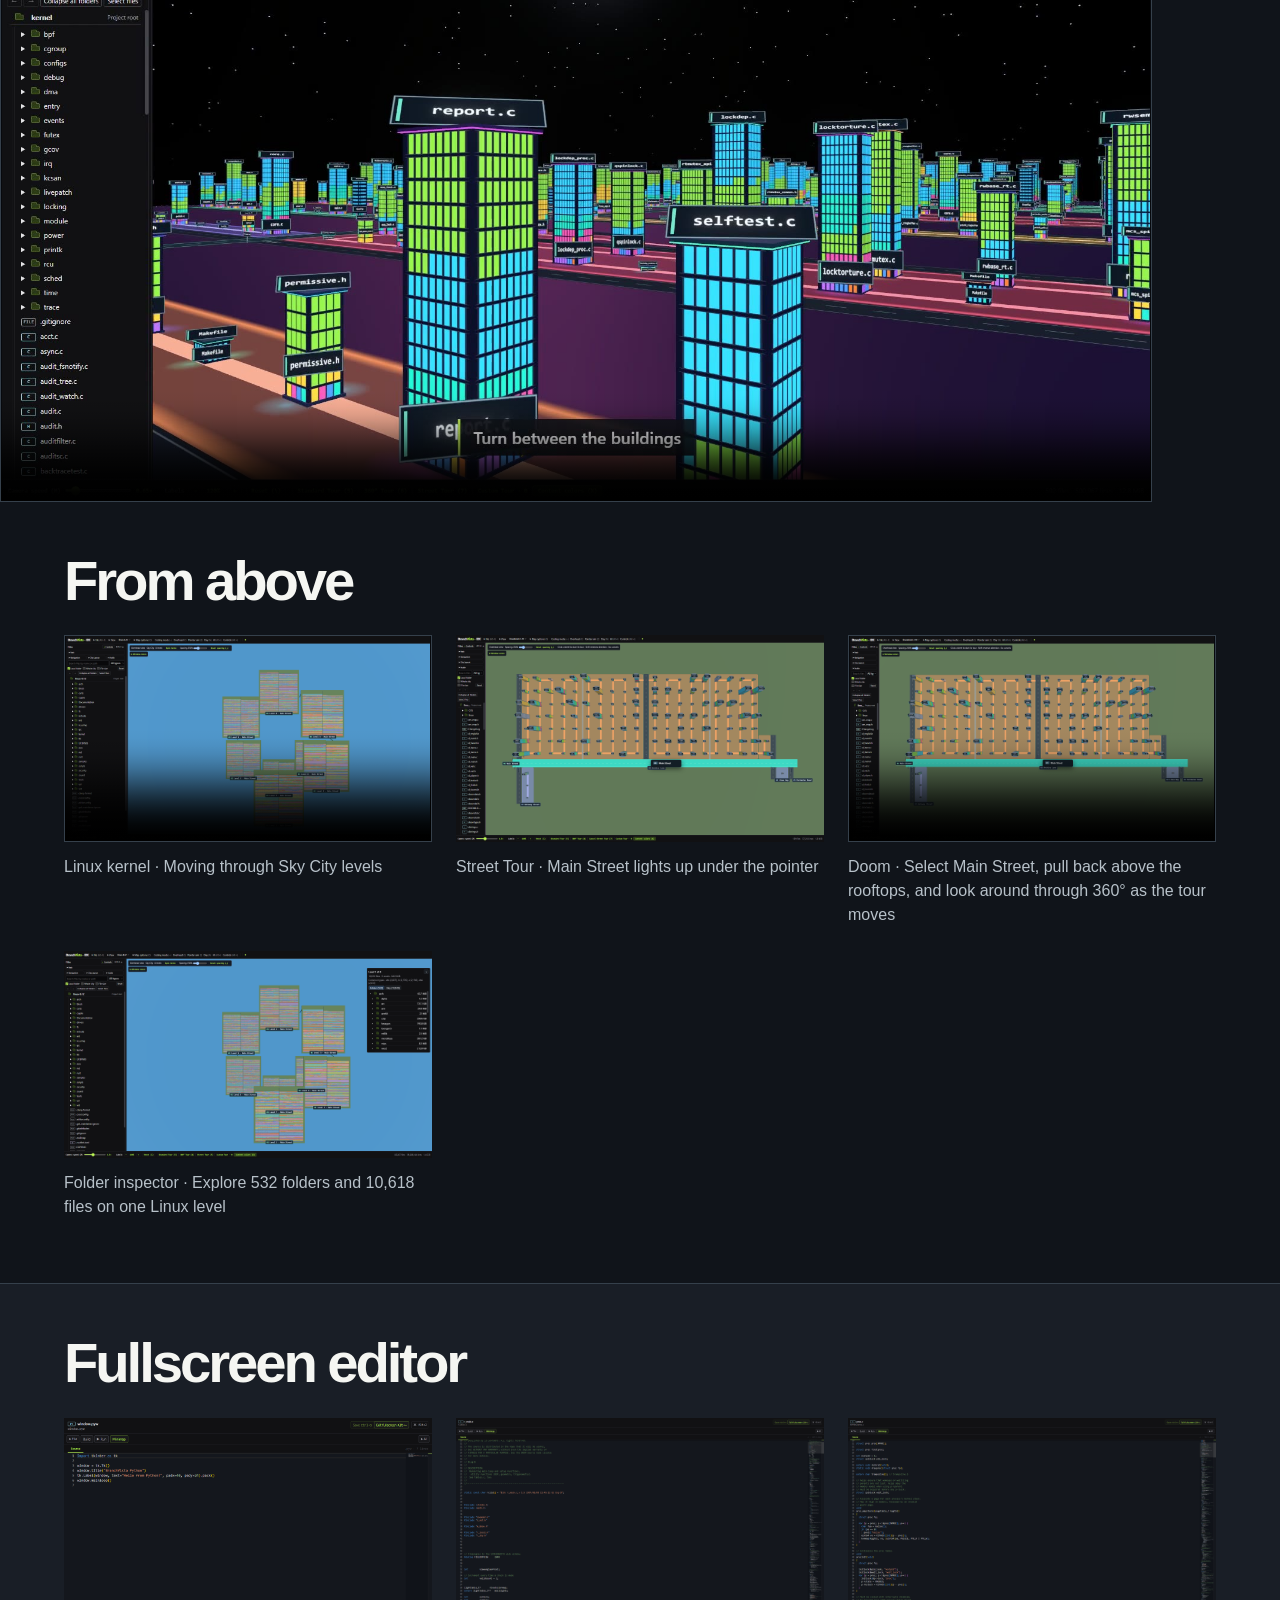
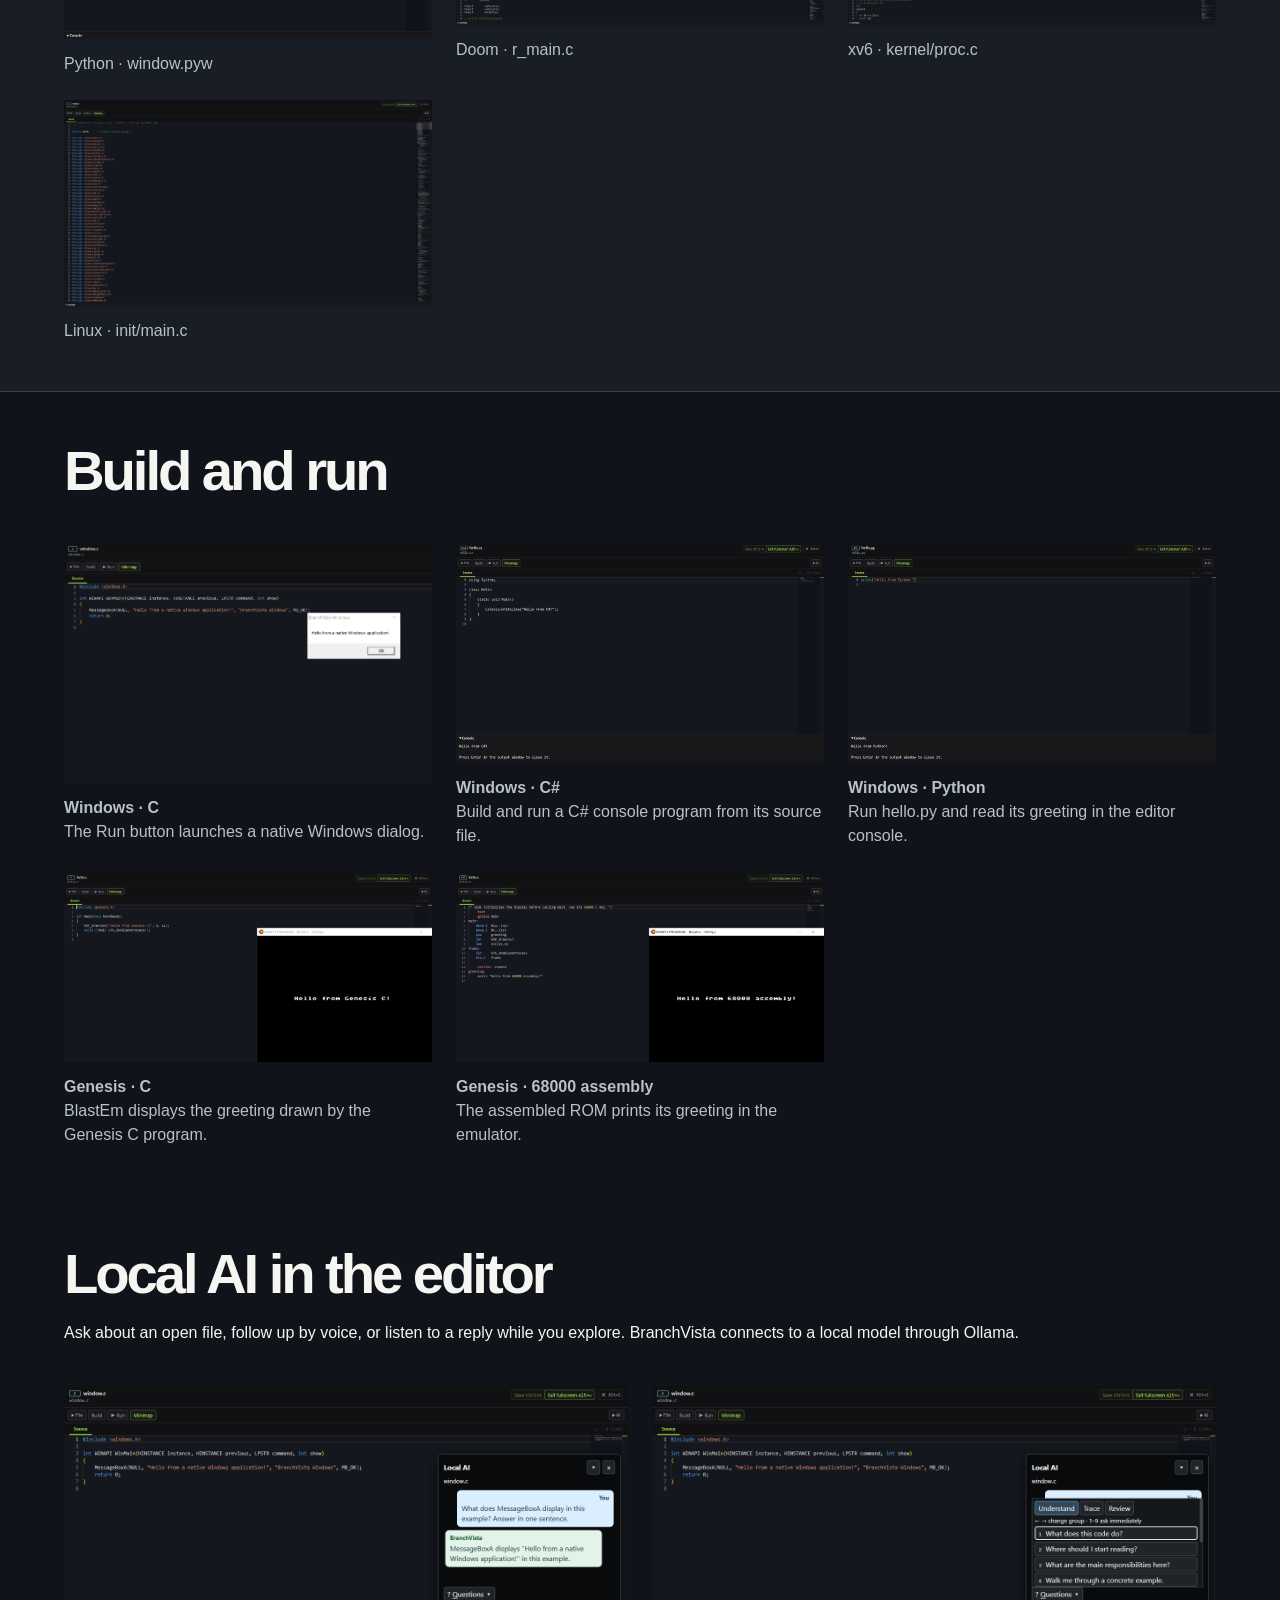
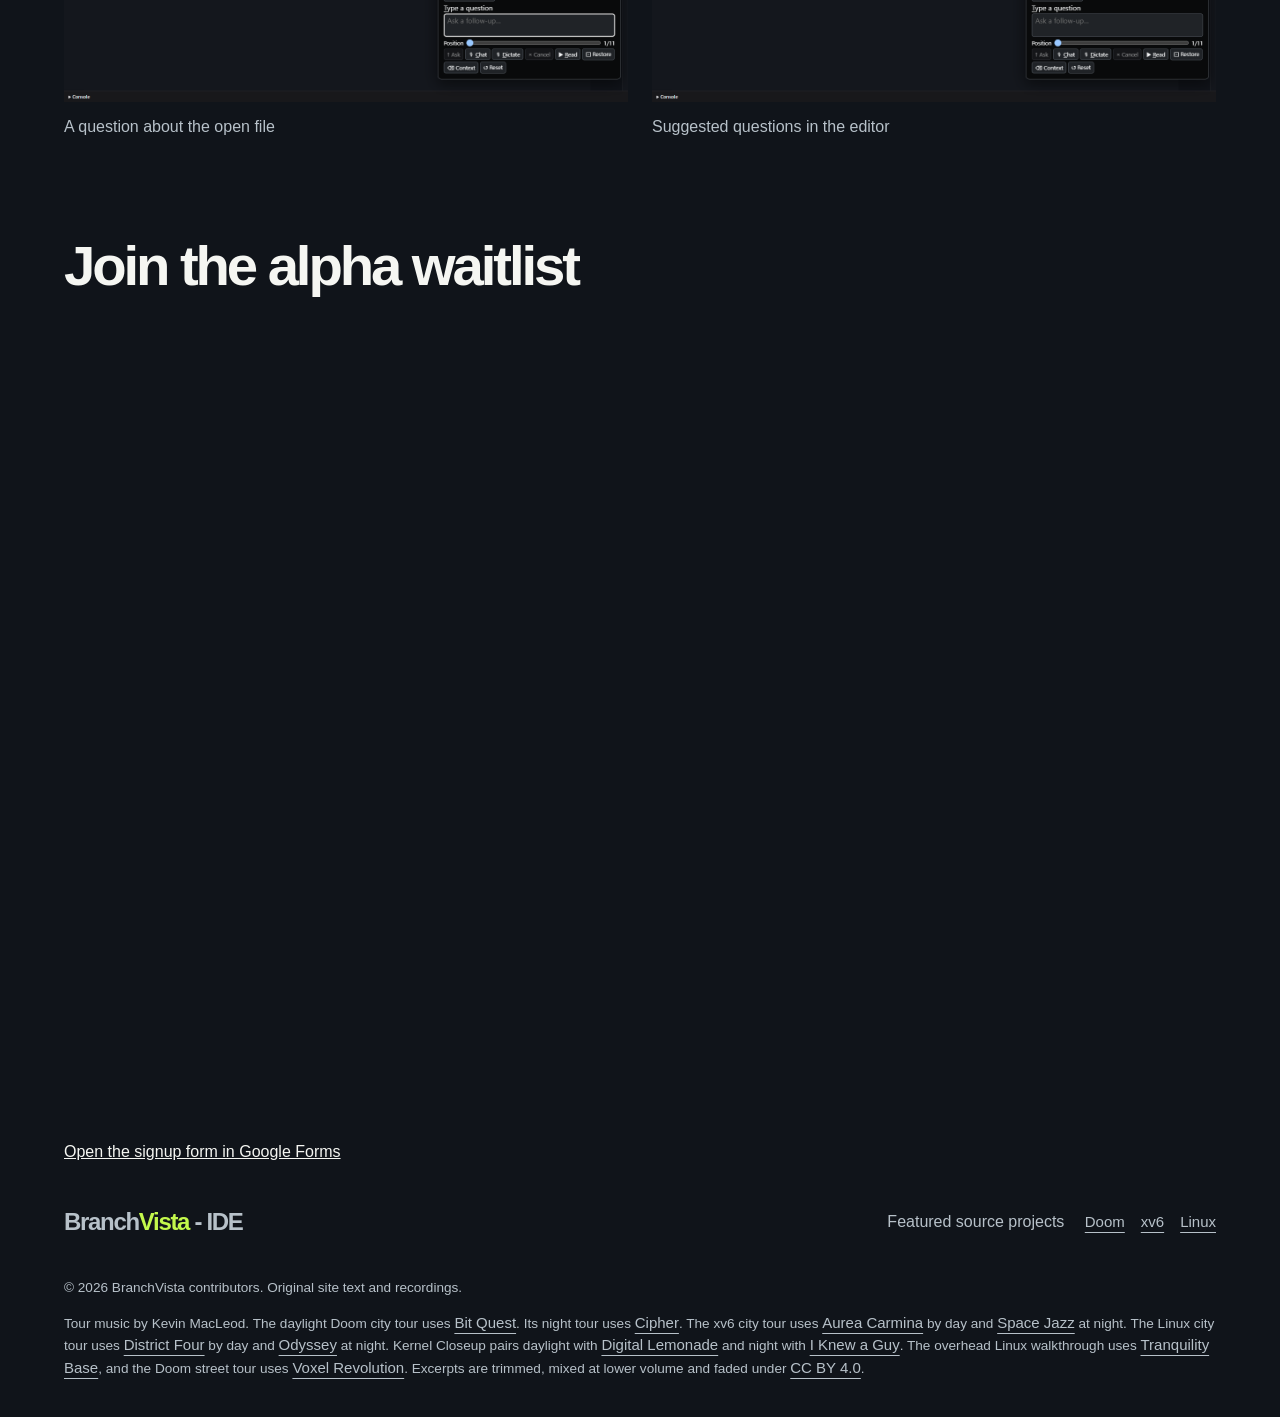
==== commit 5e6b6a80: "Show slow flight, street approaches and captioned views" ====
--- a/index.html
+++ b/index.html
@@ -48,7 +48,7 @@
     <div class="gallery closeup"><div><p>Circle the Linux helix, double-click a platform to explore its buildings, then pull back into orbit.</p>
     <div class="lighting" role="group" aria-label="Kernel Closeup lighting"><button type="button" data-closeup="day" aria-pressed="true">Day</button><button type="button" data-closeup="night" aria-pressed="false">Night</button></div></div>
     <video id="closeup-film" aria-label="Kernel Closeup in daylight" controls playsinline preload="none" poster="media/kernel-closeup-day-overview.png" src="media/kernel-closeup-day.mp4"></video></div></section>
-  <section class="inner closeup" id="kernel-after-hours"><h2>Kernel After Hours</h2><p>Enter a Linux folder from the spiral, fly through its city, then explore the streets at night.</p><video controls playsinline preload="none" poster="media/kernel-after-hours.jpg" src="media/kernel-after-hours.mp4" aria-label="Kernel After Hours night walkthrough"></video></section>
+  <section class="inner closeup" id="kernel-after-hours"><h2>Kernel After Hours</h2><p>Open a Linux folder from the spiral, fly slowly past its buildings, then walk the streets and zoom in on the files.</p><video controls playsinline preload="none" poster="media/kernel-after-hours.jpg?v=flight" src="media/kernel-after-hours.mp4?v=flight" aria-label="Kernel After Hours night walkthrough"></video></section>
   <section class="inner level-show"><h2>From above</h2><div class="source-gallery"><figure><video controls playsinline preload="none" poster="media/linux-levels-overview.png" src="media/linux-levels.mp4" aria-label="Linux kernel top-down level walkthrough"></video><figcaption>Linux kernel · Moving through Sky City levels</figcaption></figure><figure><a href="media/street-highlight.png"><img loading="lazy" src="media/street-highlight.png" alt="Main Street highlighted in turquoise on the overhead Doom map"></a><figcaption>Street Tour · Main Street lights up under the pointer</figcaption></figure><figure><video controls playsinline preload="none" poster="media/street-highlight.png" src="media/doom-street-run.mp4" aria-label="Selecting Main Street and following its tour through Doom"></video><figcaption>Doom · Select Main Street, pull back above the rooftops, and look around through 360° as the tour moves</figcaption></figure><figure><a href="media/folder-inspector.png"><img src="media/folder-inspector.png" alt="Linux level one with the arch folder expanded, file counts and subfolder sizes" loading="lazy"></a><figcaption>Folder inspector · Explore 532 folders and 10,618 files on one Linux level</figcaption></figure></div></section>
   <section class="editor-section" id="editor"><div class="inner"><h2>Fullscreen editor</h2><div class="source-gallery"><figure><a href="media/python-editor.png"><img loading="lazy" src="media/python-editor.png" alt="Python Tkinter window example in the fullscreen BranchVista editor"></a><figcaption>Python · window.pyw</figcaption></figure><figure><a href="media/doom-editor.png"><img loading="lazy" src="media/doom-editor.png" alt="Doom source open in the fullscreen BranchVista editor"></a><figcaption>Doom · r_main.c</figcaption></figure><figure><a href="media/xv6-riscv-editor.png"><img loading="lazy" src="media/xv6-riscv-editor.png" alt="xv6 source open in the fullscreen BranchVista editor"></a><figcaption>xv6 · kernel/proc.c</figcaption></figure><figure><a href="media/linux-helix-editor.png"><img loading="lazy" src="media/linux-helix-editor.png" alt="Linux source open in the fullscreen BranchVista editor"></a><figcaption>Linux · init/main.c</figcaption></figure></div></div></section>
 <section class="inner demos"><h2 id="build-and-run">Build and run</h2><div class="source-gallery"><figure><a href="media/windows-workspace.png"><img loading="lazy" src="media/windows-workspace.png" alt="Windows · C program running in front of its source editor"></a><figcaption><strong>Windows · C</strong><br>The Run button launches a native Windows dialog.</figcaption></figure><figure><a href="media/csharp-workspace.png"><img loading="lazy" src="media/csharp-workspace.png" alt="C# source and its Hello from C#! output in the BranchVista console"></a><figcaption><strong>Windows · C#</strong><br>Build and run a C# console program from its source file.</figcaption></figure><figure><a href="media/python-workspace.png"><img loading="lazy" src="media/python-workspace.png" alt="BranchVista displaying hello.py with Hello from Python! in the console below the editor"></a><figcaption><strong>Windows · Python</strong><br>Run hello.py and read its greeting in the editor console.</figcaption></figure><figure><a href="media/genesis-c-workspace.png"><img loading="lazy" src="media/genesis-c-workspace.png" alt="Genesis · C program running in front of its source editor"></a><figcaption><strong>Genesis · C</strong><br>BlastEm displays the greeting drawn by the Genesis C program.</figcaption></figure><figure><a href="media/genesis-asm-workspace.png"><img loading="lazy" src="media/genesis-asm-workspace.png" alt="Genesis · 68000 assembly program running in front of its source editor"></a><figcaption><strong>Genesis · 68000 assembly</strong><br>The assembled ROM prints its greeting in the emulator.</figcaption></figure></div></section><section class="inner demos" id="local-ai"><h2>Local AI in the editor</h2><p>Ask about an open file, follow up by voice, or listen to a reply while you explore. BranchVista connects to a local model through Ollama.</p>
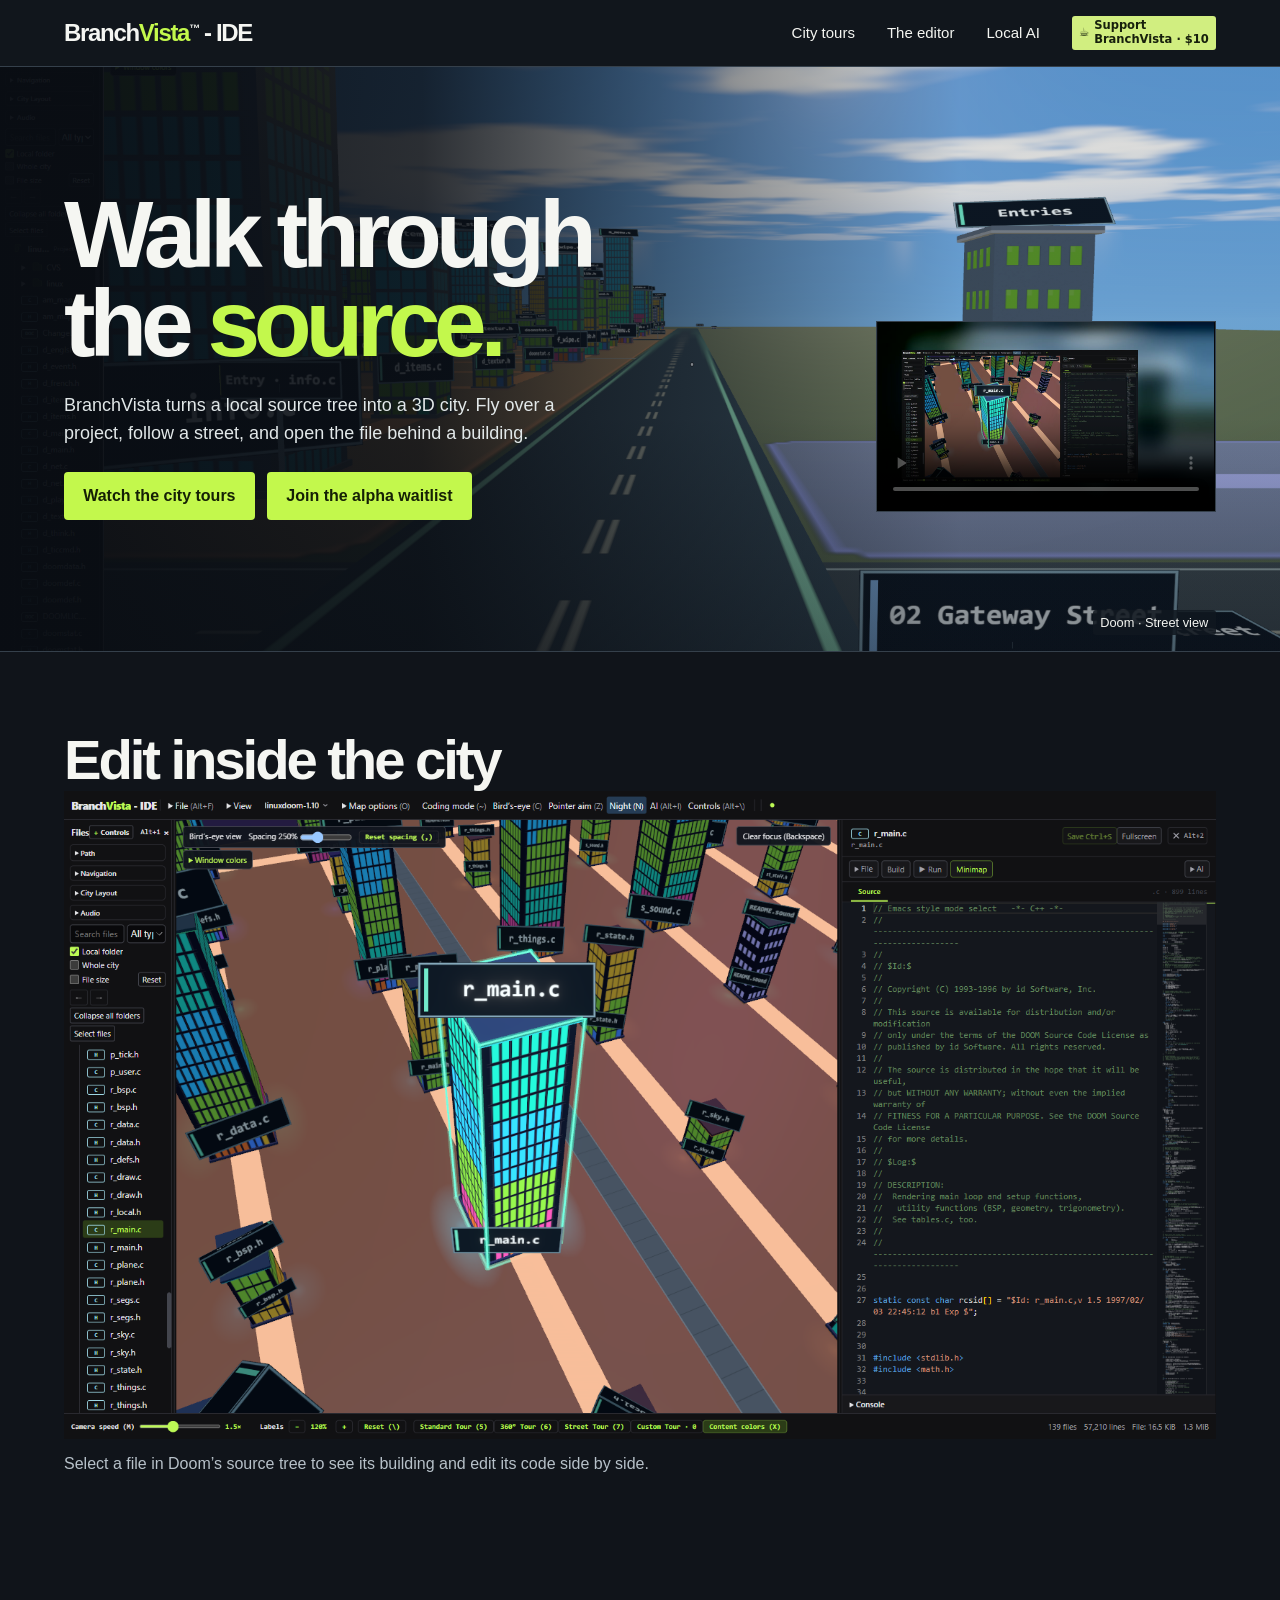
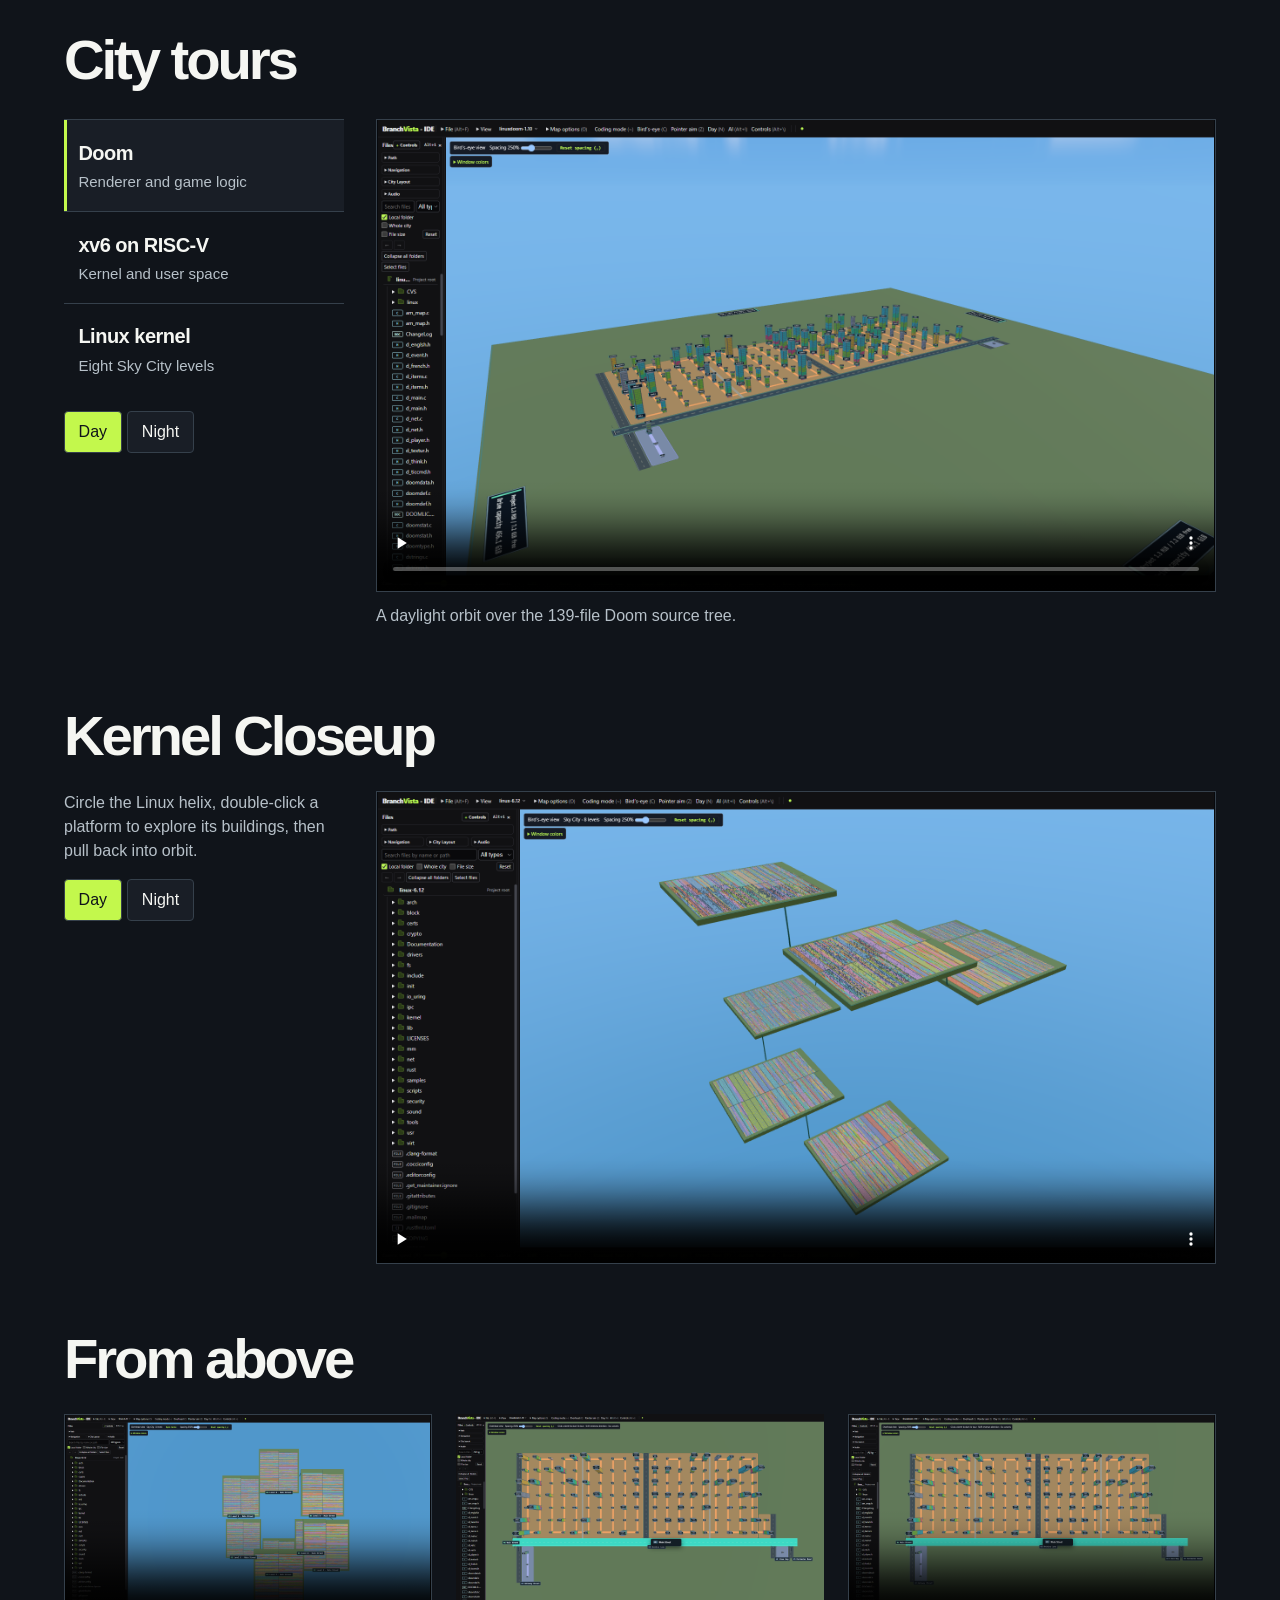
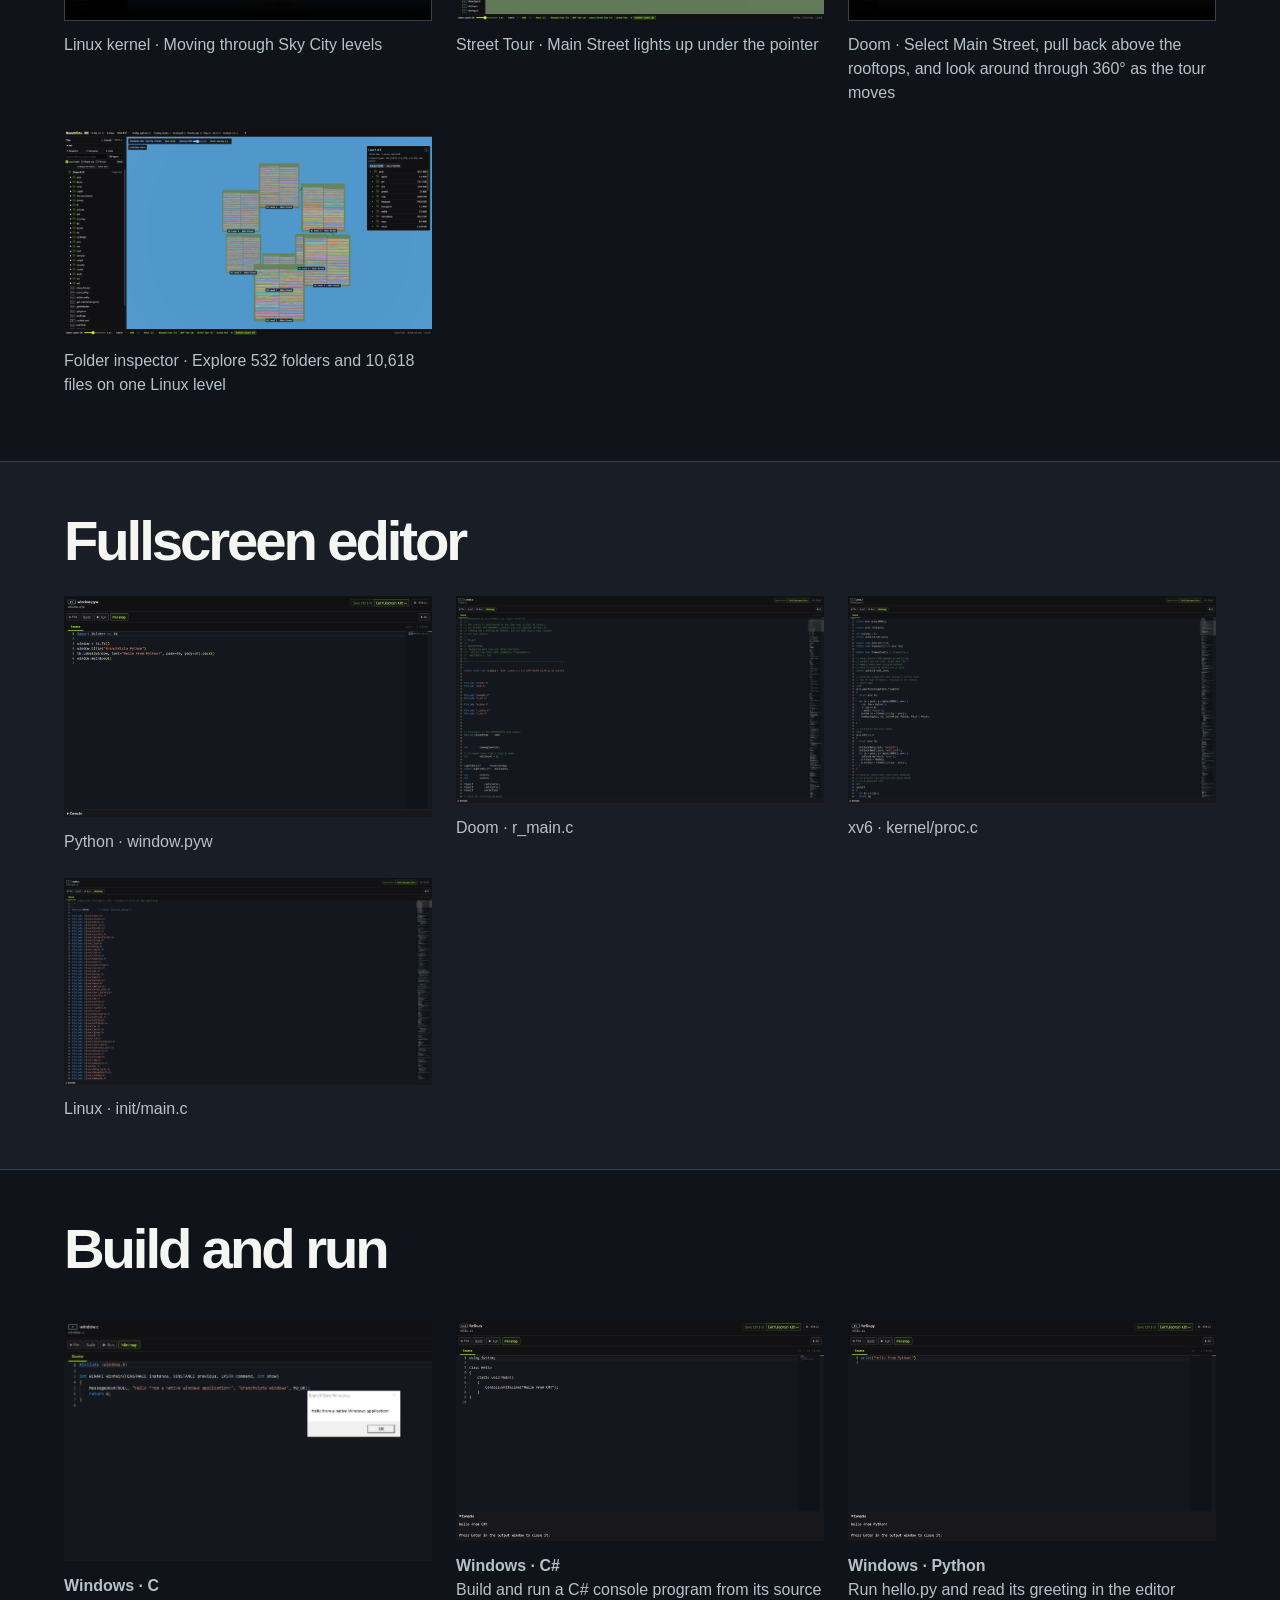
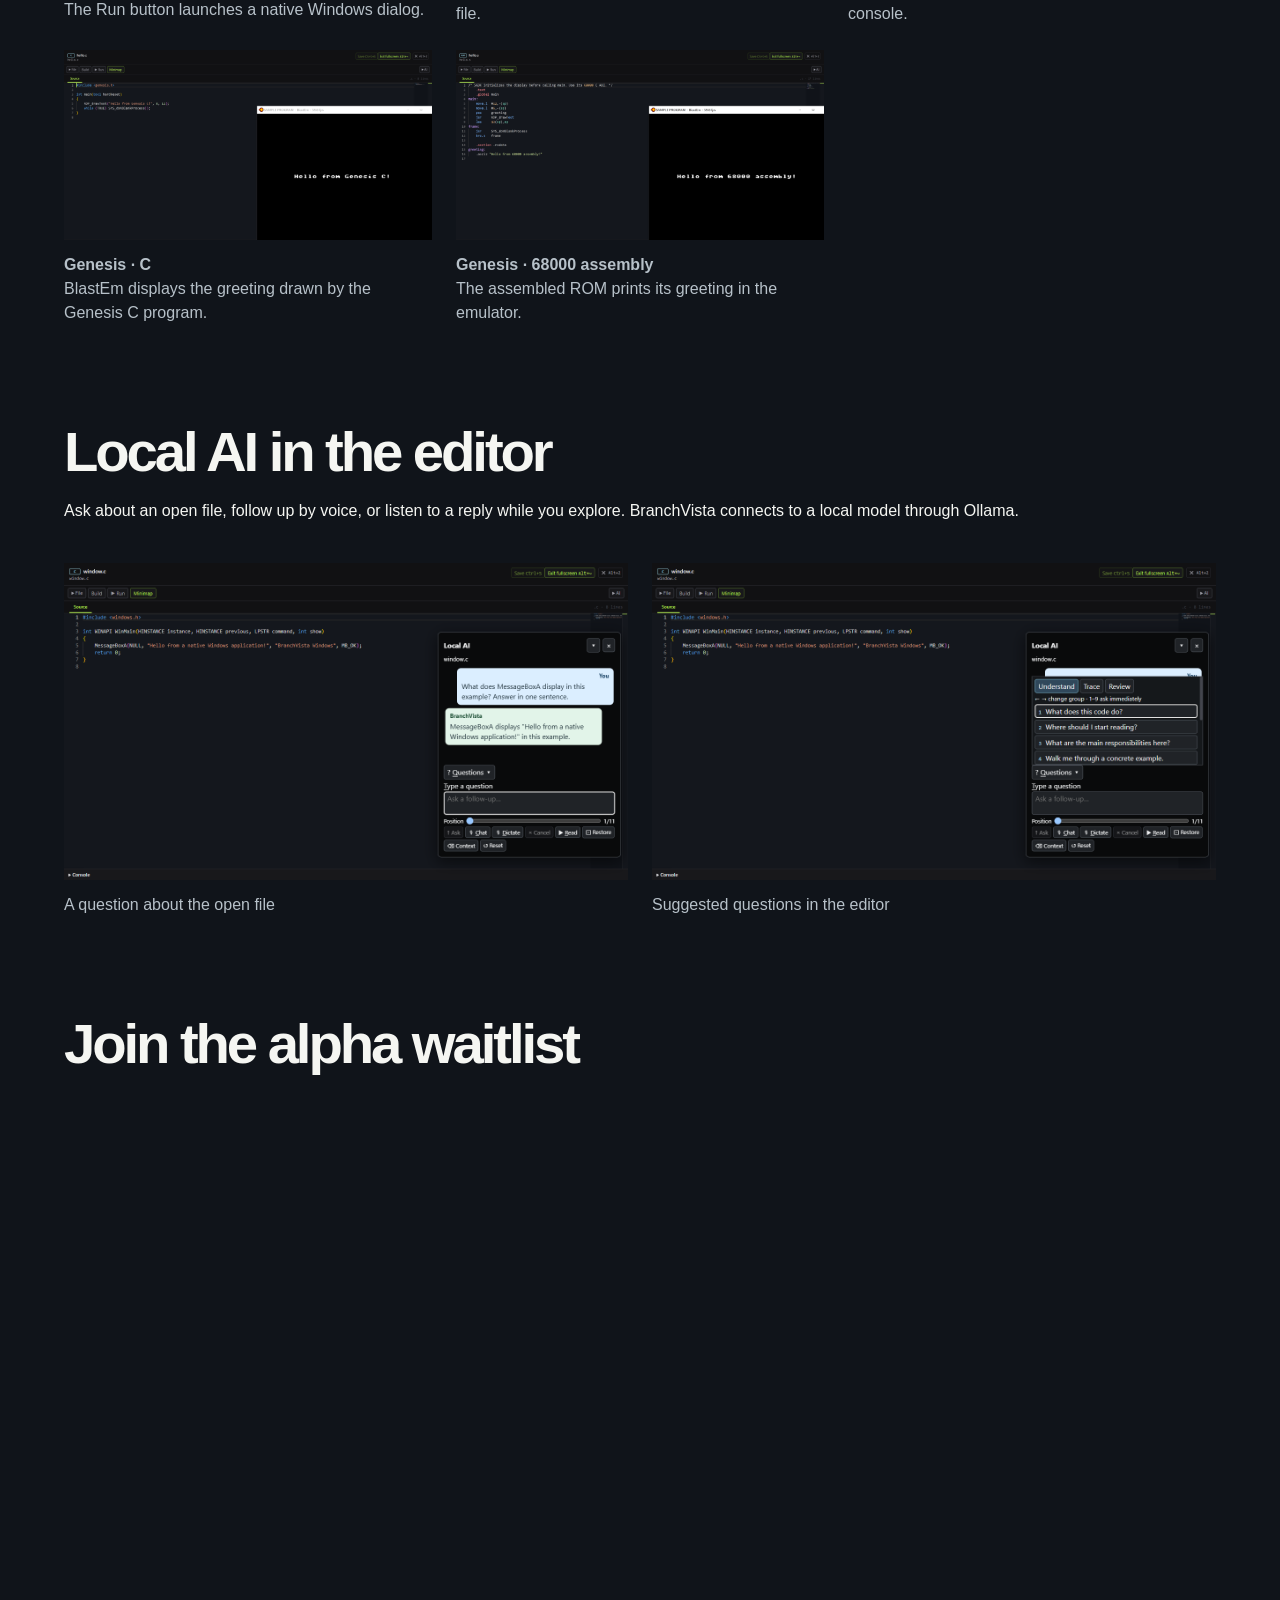
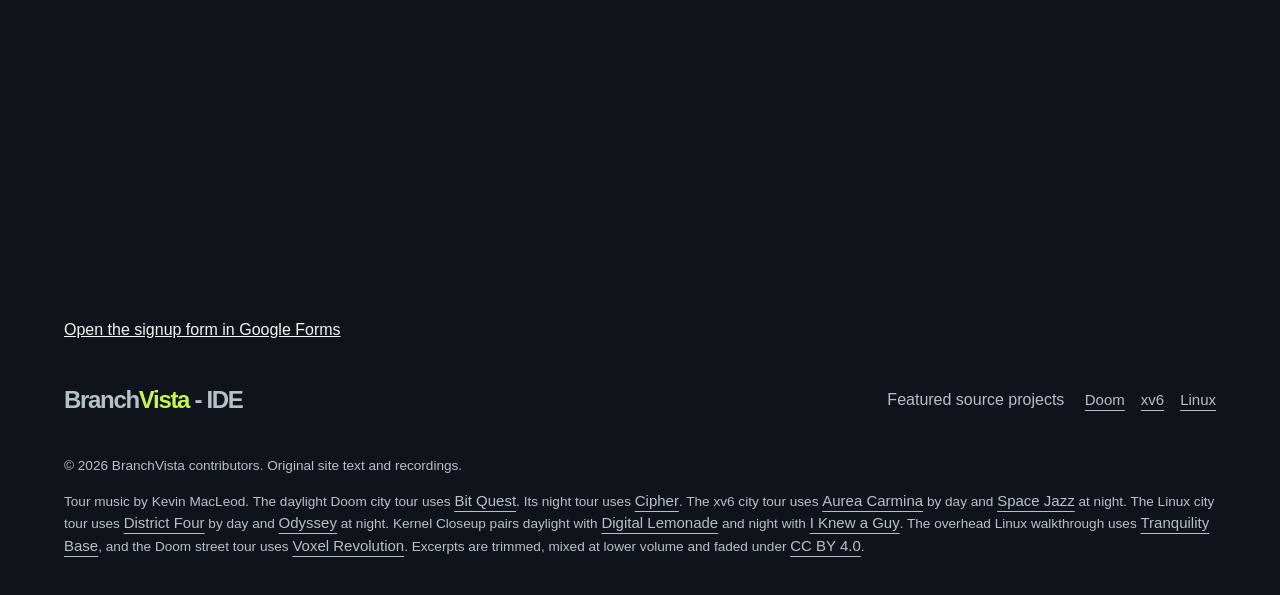
==== commit fb7b5335: "Remove Kernel After Hours from the showcase" ====
--- a/index.html
+++ b/index.html
@@ -48,7 +48,6 @@
     <div class="gallery closeup"><div><p>Circle the Linux helix, double-click a platform to explore its buildings, then pull back into orbit.</p>
     <div class="lighting" role="group" aria-label="Kernel Closeup lighting"><button type="button" data-closeup="day" aria-pressed="true">Day</button><button type="button" data-closeup="night" aria-pressed="false">Night</button></div></div>
     <video id="closeup-film" aria-label="Kernel Closeup in daylight" controls playsinline preload="none" poster="media/kernel-closeup-day-overview.png" src="media/kernel-closeup-day.mp4"></video></div></section>
-  <section class="inner closeup" id="kernel-after-hours"><h2>Kernel After Hours</h2><p>Open a Linux folder from the spiral, fly slowly past its buildings, then walk the streets and zoom in on the files.</p><video controls playsinline preload="none" poster="media/kernel-after-hours.jpg?v=flight" src="media/kernel-after-hours.mp4?v=flight" aria-label="Kernel After Hours night walkthrough"></video></section>
   <section class="inner level-show"><h2>From above</h2><div class="source-gallery"><figure><video controls playsinline preload="none" poster="media/linux-levels-overview.png" src="media/linux-levels.mp4" aria-label="Linux kernel top-down level walkthrough"></video><figcaption>Linux kernel · Moving through Sky City levels</figcaption></figure><figure><a href="media/street-highlight.png"><img loading="lazy" src="media/street-highlight.png" alt="Main Street highlighted in turquoise on the overhead Doom map"></a><figcaption>Street Tour · Main Street lights up under the pointer</figcaption></figure><figure><video controls playsinline preload="none" poster="media/street-highlight.png" src="media/doom-street-run.mp4" aria-label="Selecting Main Street and following its tour through Doom"></video><figcaption>Doom · Select Main Street, pull back above the rooftops, and look around through 360° as the tour moves</figcaption></figure><figure><a href="media/folder-inspector.png"><img src="media/folder-inspector.png" alt="Linux level one with the arch folder expanded, file counts and subfolder sizes" loading="lazy"></a><figcaption>Folder inspector · Explore 532 folders and 10,618 files on one Linux level</figcaption></figure></div></section>
   <section class="editor-section" id="editor"><div class="inner"><h2>Fullscreen editor</h2><div class="source-gallery"><figure><a href="media/python-editor.png"><img loading="lazy" src="media/python-editor.png" alt="Python Tkinter window example in the fullscreen BranchVista editor"></a><figcaption>Python · window.pyw</figcaption></figure><figure><a href="media/doom-editor.png"><img loading="lazy" src="media/doom-editor.png" alt="Doom source open in the fullscreen BranchVista editor"></a><figcaption>Doom · r_main.c</figcaption></figure><figure><a href="media/xv6-riscv-editor.png"><img loading="lazy" src="media/xv6-riscv-editor.png" alt="xv6 source open in the fullscreen BranchVista editor"></a><figcaption>xv6 · kernel/proc.c</figcaption></figure><figure><a href="media/linux-helix-editor.png"><img loading="lazy" src="media/linux-helix-editor.png" alt="Linux source open in the fullscreen BranchVista editor"></a><figcaption>Linux · init/main.c</figcaption></figure></div></div></section>
 <section class="inner demos"><h2 id="build-and-run">Build and run</h2><div class="source-gallery"><figure><a href="media/windows-workspace.png"><img loading="lazy" src="media/windows-workspace.png" alt="Windows · C program running in front of its source editor"></a><figcaption><strong>Windows · C</strong><br>The Run button launches a native Windows dialog.</figcaption></figure><figure><a href="media/csharp-workspace.png"><img loading="lazy" src="media/csharp-workspace.png" alt="C# source and its Hello from C#! output in the BranchVista console"></a><figcaption><strong>Windows · C#</strong><br>Build and run a C# console program from its source file.</figcaption></figure><figure><a href="media/python-workspace.png"><img loading="lazy" src="media/python-workspace.png" alt="BranchVista displaying hello.py with Hello from Python! in the console below the editor"></a><figcaption><strong>Windows · Python</strong><br>Run hello.py and read its greeting in the editor console.</figcaption></figure><figure><a href="media/genesis-c-workspace.png"><img loading="lazy" src="media/genesis-c-workspace.png" alt="Genesis · C program running in front of its source editor"></a><figcaption><strong>Genesis · C</strong><br>BlastEm displays the greeting drawn by the Genesis C program.</figcaption></figure><figure><a href="media/genesis-asm-workspace.png"><img loading="lazy" src="media/genesis-asm-workspace.png" alt="Genesis · 68000 assembly program running in front of its source editor"></a><figcaption><strong>Genesis · 68000 assembly</strong><br>The assembled ROM prints its greeting in the emulator.</figcaption></figure></div></section><section class="inner demos" id="local-ai"><h2>Local AI in the editor</h2><p>Ask about an open file, follow up by voice, or listen to a reply while you explore. BranchVista connects to a local model through Ollama.</p>
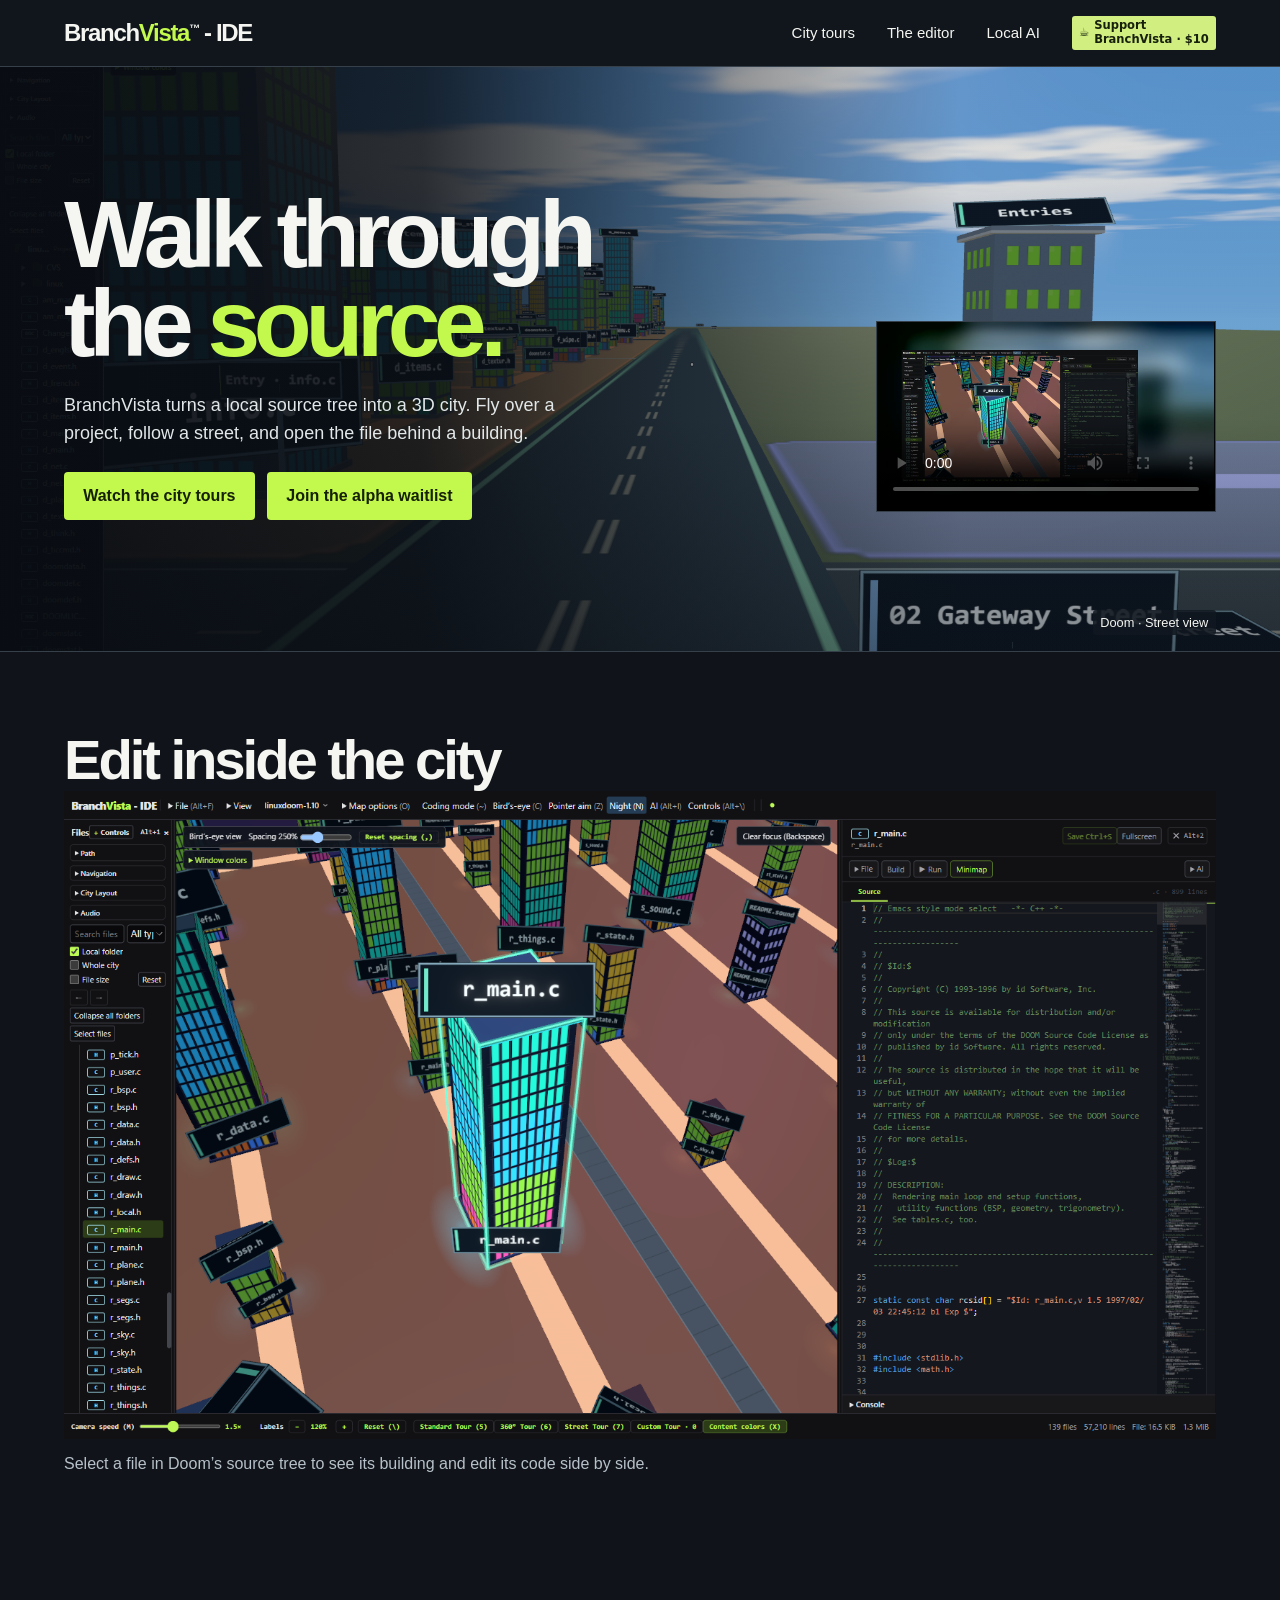
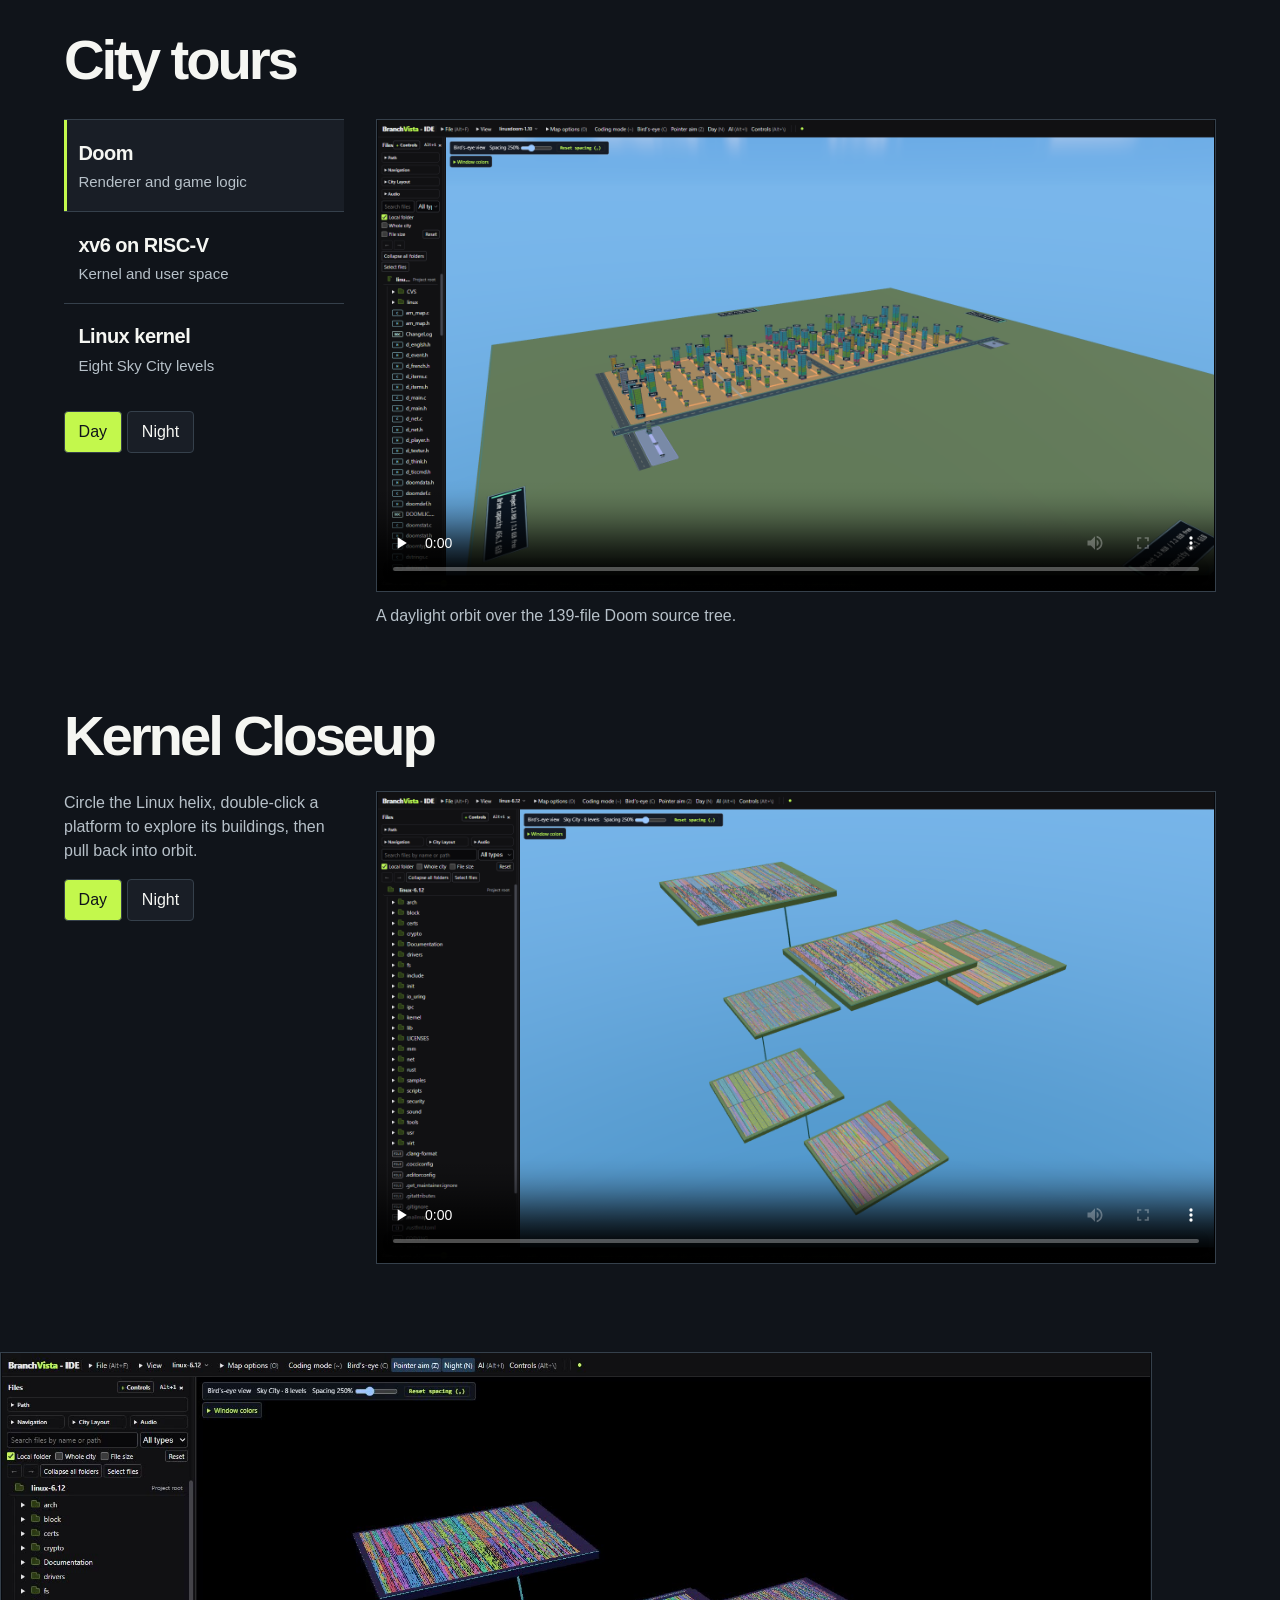
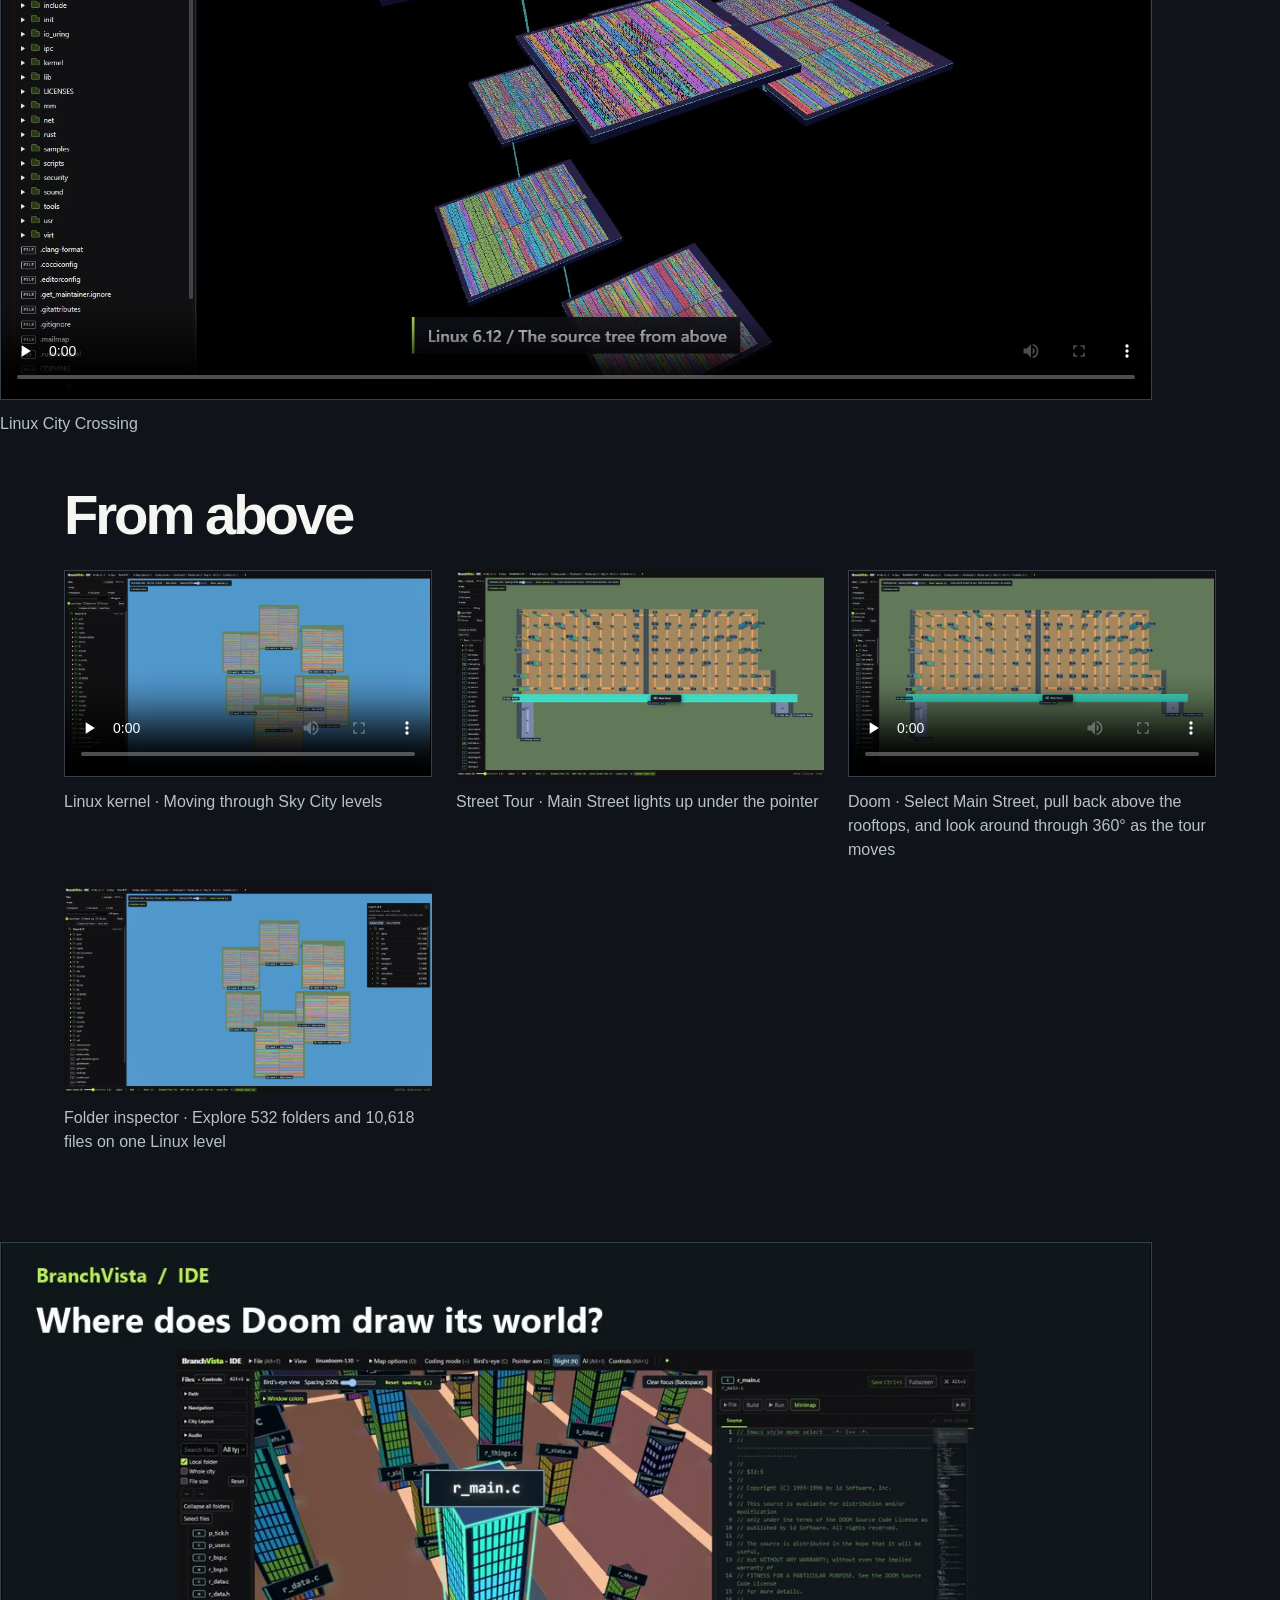
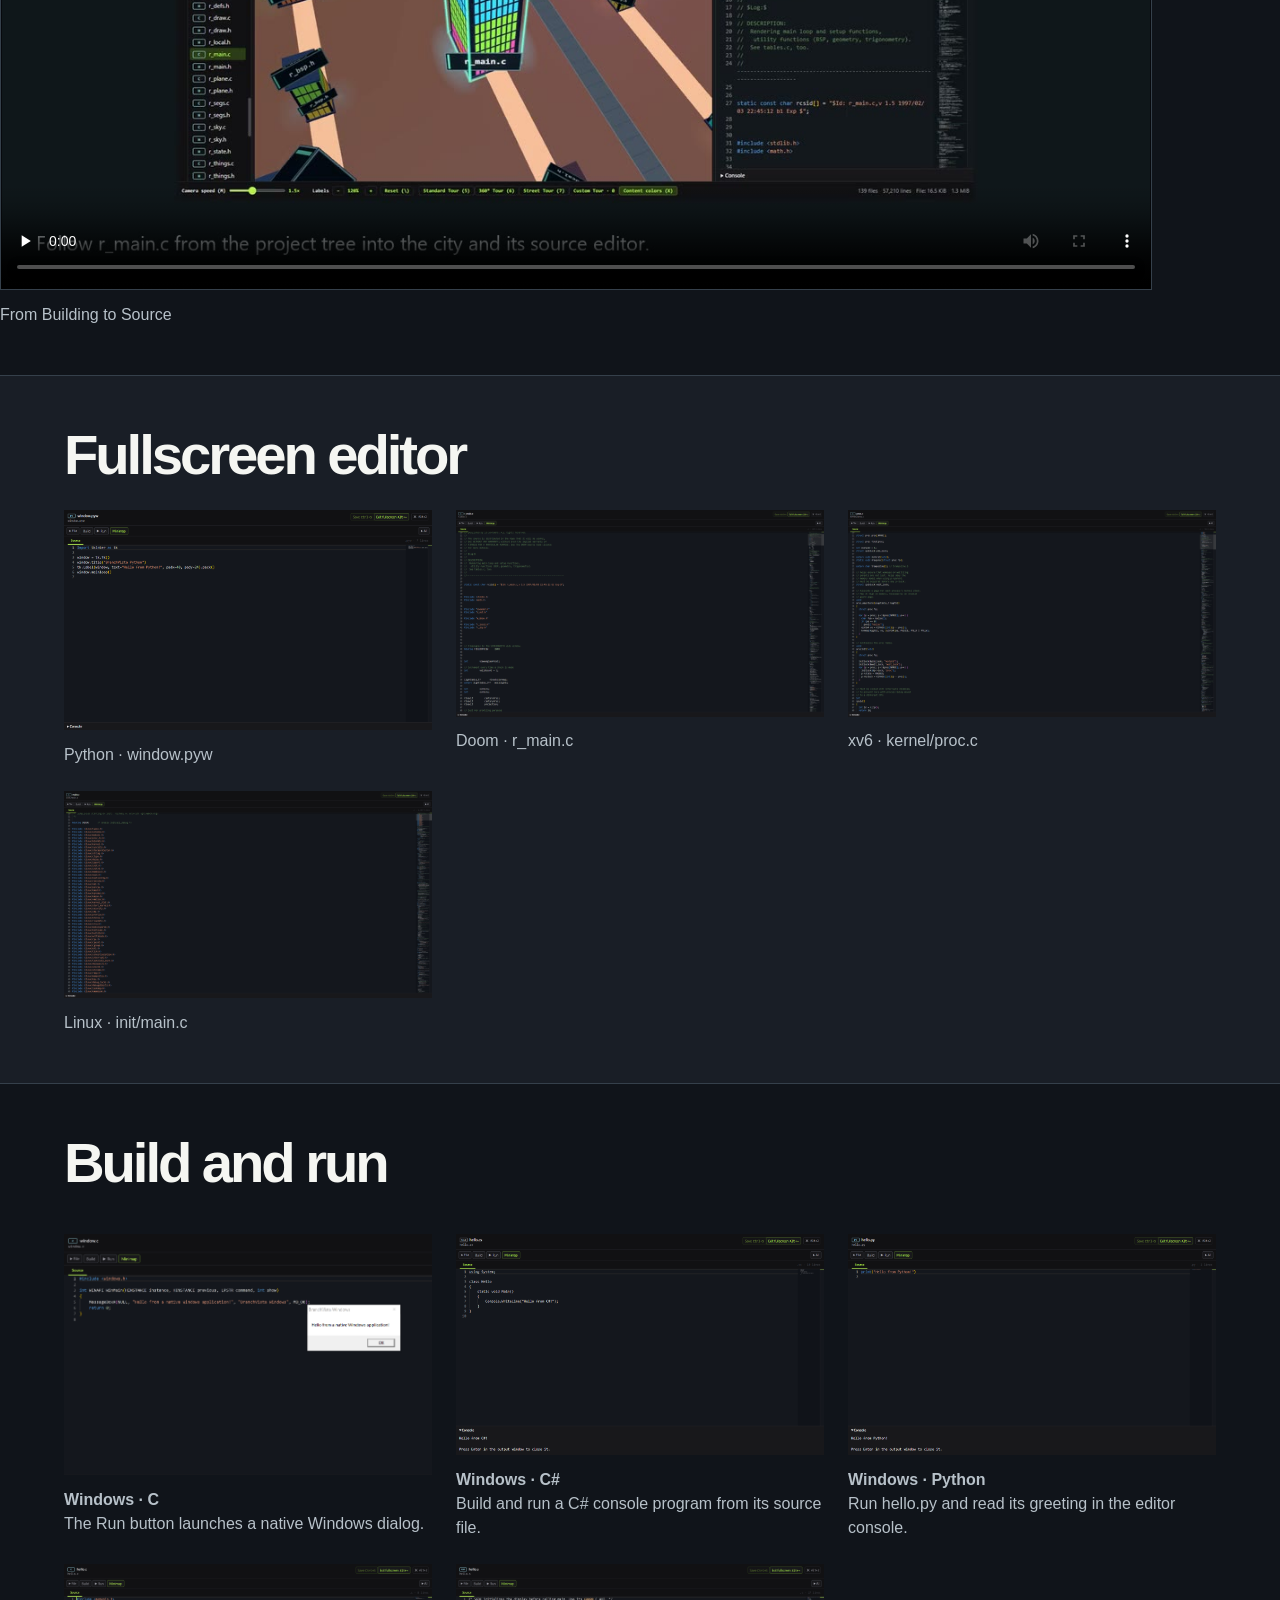
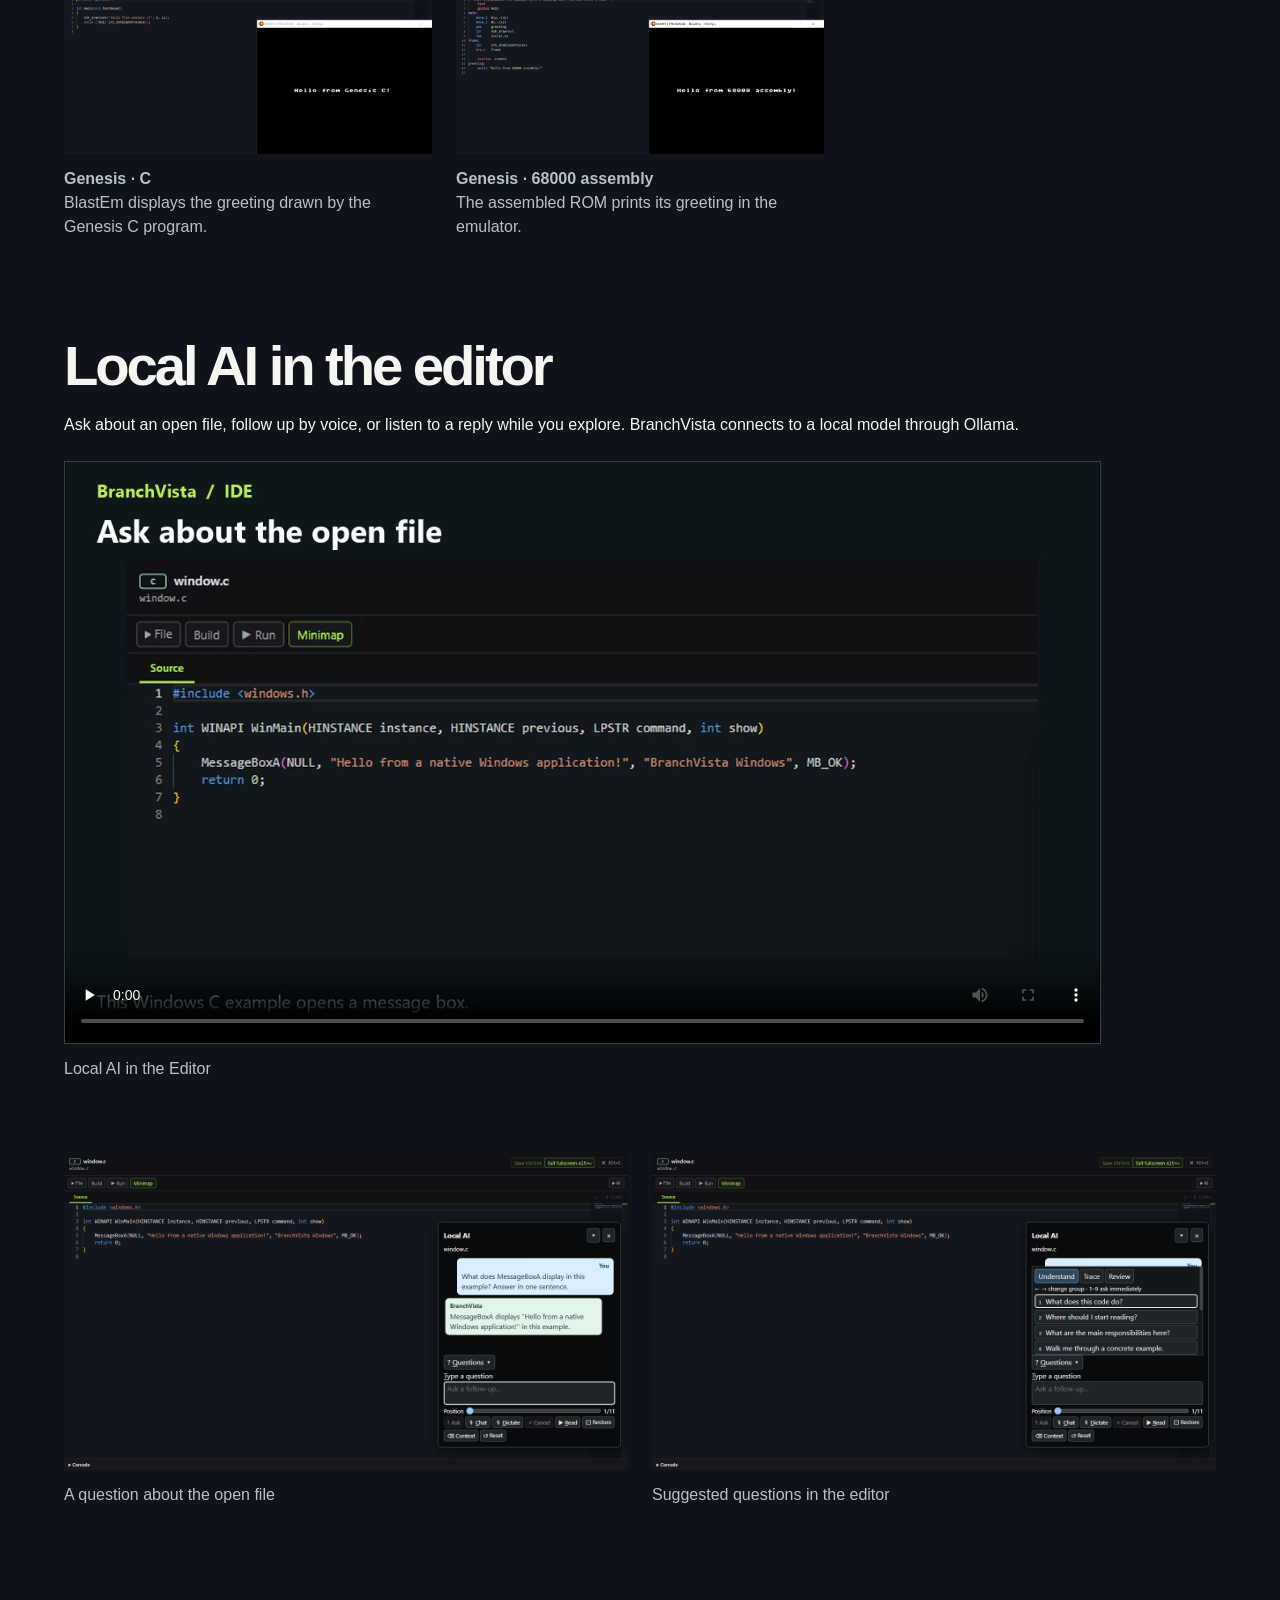
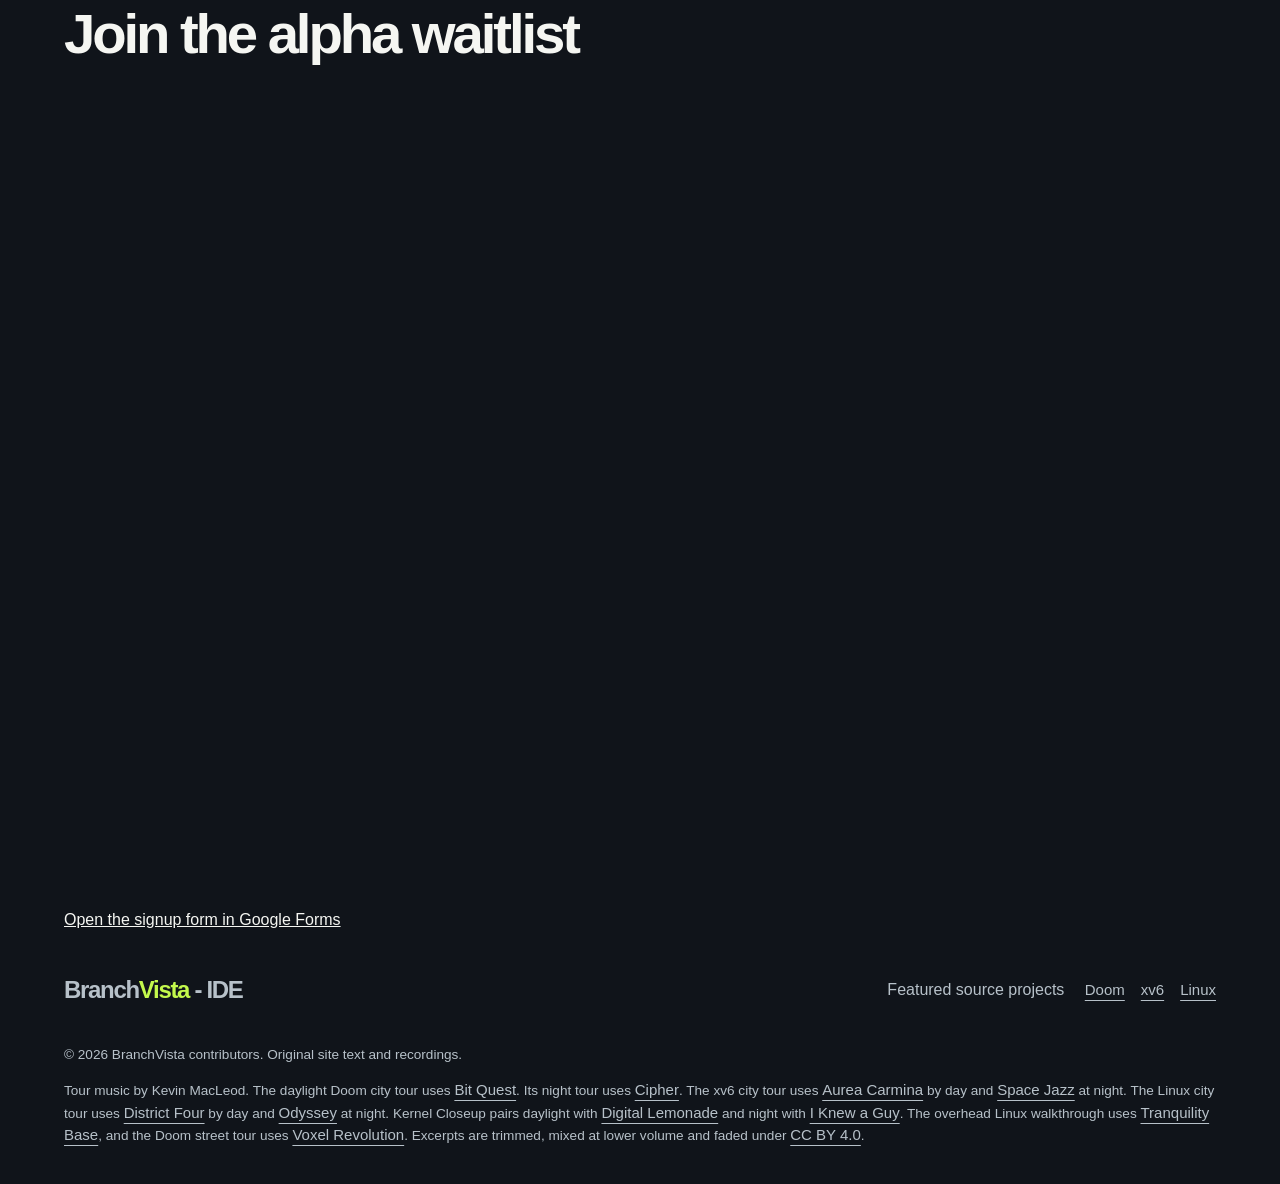
==== commit 1b8e9c2b: "Publish city crossing, source navigation and local AI films" ====
--- a/index.html
+++ b/index.html
@@ -48,9 +48,12 @@
     <div class="gallery closeup"><div><p>Circle the Linux helix, double-click a platform to explore its buildings, then pull back into orbit.</p>
     <div class="lighting" role="group" aria-label="Kernel Closeup lighting"><button type="button" data-closeup="day" aria-pressed="true">Day</button><button type="button" data-closeup="night" aria-pressed="false">Night</button></div></div>
     <video id="closeup-film" aria-label="Kernel Closeup in daylight" controls playsinline preload="none" poster="media/kernel-closeup-day-overview.png" src="media/kernel-closeup-day.mp4"></video></div></section>
-  <section class="inner level-show"><h2>From above</h2><div class="source-gallery"><figure><video controls playsinline preload="none" poster="media/linux-levels-overview.png" src="media/linux-levels.mp4" aria-label="Linux kernel top-down level walkthrough"></video><figcaption>Linux kernel · Moving through Sky City levels</figcaption></figure><figure><a href="media/street-highlight.png"><img loading="lazy" src="media/street-highlight.png" alt="Main Street highlighted in turquoise on the overhead Doom map"></a><figcaption>Street Tour · Main Street lights up under the pointer</figcaption></figure><figure><video controls playsinline preload="none" poster="media/street-highlight.png" src="media/doom-street-run.mp4" aria-label="Selecting Main Street and following its tour through Doom"></video><figcaption>Doom · Select Main Street, pull back above the rooftops, and look around through 360° as the tour moves</figcaption></figure><figure><a href="media/folder-inspector.png"><img src="media/folder-inspector.png" alt="Linux level one with the arch folder expanded, file counts and subfolder sizes" loading="lazy"></a><figcaption>Folder inspector · Explore 532 folders and 10,618 files on one Linux level</figcaption></figure></div></section>
-  <section class="editor-section" id="editor"><div class="inner"><h2>Fullscreen editor</h2><div class="source-gallery"><figure><a href="media/python-editor.png"><img loading="lazy" src="media/python-editor.png" alt="Python Tkinter window example in the fullscreen BranchVista editor"></a><figcaption>Python · window.pyw</figcaption></figure><figure><a href="media/doom-editor.png"><img loading="lazy" src="media/doom-editor.png" alt="Doom source open in the fullscreen BranchVista editor"></a><figcaption>Doom · r_main.c</figcaption></figure><figure><a href="media/xv6-riscv-editor.png"><img loading="lazy" src="media/xv6-riscv-editor.png" alt="xv6 source open in the fullscreen BranchVista editor"></a><figcaption>xv6 · kernel/proc.c</figcaption></figure><figure><a href="media/linux-helix-editor.png"><img loading="lazy" src="media/linux-helix-editor.png" alt="Linux source open in the fullscreen BranchVista editor"></a><figcaption>Linux · init/main.c</figcaption></figure></div></div></section>
+  <figure class="inner closeup" id="linux-city-crossing"><video controls playsinline preload="none" aria-label="Linux City Crossing" poster="media/linux-city-crossing.jpg" src="media/linux-city-crossing.mp4"></video><figcaption>Linux City Crossing</figcaption></figure>
+<section class="inner level-show"><h2>From above</h2><div class="source-gallery"><figure><video controls playsinline preload="none" poster="media/linux-levels-overview.png" src="media/linux-levels.mp4" aria-label="Linux kernel top-down level walkthrough"></video><figcaption>Linux kernel · Moving through Sky City levels</figcaption></figure><figure><a href="media/street-highlight.png"><img loading="lazy" src="media/street-highlight.png" alt="Main Street highlighted in turquoise on the overhead Doom map"></a><figcaption>Street Tour · Main Street lights up under the pointer</figcaption></figure><figure><video controls playsinline preload="none" poster="media/street-highlight.png" src="media/doom-street-run.mp4" aria-label="Selecting Main Street and following its tour through Doom"></video><figcaption>Doom · Select Main Street, pull back above the rooftops, and look around through 360° as the tour moves</figcaption></figure><figure><a href="media/folder-inspector.png"><img src="media/folder-inspector.png" alt="Linux level one with the arch folder expanded, file counts and subfolder sizes" loading="lazy"></a><figcaption>Folder inspector · Explore 532 folders and 10,618 files on one Linux level</figcaption></figure></div></section>
+  <figure class="inner closeup" id="from-building-to-source"><video controls playsinline preload="none" aria-label="From Building to Source" poster="media/From-building-to-source.jpg" src="media/From-building-to-source.mp4"></video><figcaption>From Building to Source</figcaption></figure>
+<section class="editor-section" id="editor"><div class="inner"><h2>Fullscreen editor</h2><div class="source-gallery"><figure><a href="media/python-editor.png"><img loading="lazy" src="media/python-editor.png" alt="Python Tkinter window example in the fullscreen BranchVista editor"></a><figcaption>Python · window.pyw</figcaption></figure><figure><a href="media/doom-editor.png"><img loading="lazy" src="media/doom-editor.png" alt="Doom source open in the fullscreen BranchVista editor"></a><figcaption>Doom · r_main.c</figcaption></figure><figure><a href="media/xv6-riscv-editor.png"><img loading="lazy" src="media/xv6-riscv-editor.png" alt="xv6 source open in the fullscreen BranchVista editor"></a><figcaption>xv6 · kernel/proc.c</figcaption></figure><figure><a href="media/linux-helix-editor.png"><img loading="lazy" src="media/linux-helix-editor.png" alt="Linux source open in the fullscreen BranchVista editor"></a><figcaption>Linux · init/main.c</figcaption></figure></div></div></section>
 <section class="inner demos"><h2 id="build-and-run">Build and run</h2><div class="source-gallery"><figure><a href="media/windows-workspace.png"><img loading="lazy" src="media/windows-workspace.png" alt="Windows · C program running in front of its source editor"></a><figcaption><strong>Windows · C</strong><br>The Run button launches a native Windows dialog.</figcaption></figure><figure><a href="media/csharp-workspace.png"><img loading="lazy" src="media/csharp-workspace.png" alt="C# source and its Hello from C#! output in the BranchVista console"></a><figcaption><strong>Windows · C#</strong><br>Build and run a C# console program from its source file.</figcaption></figure><figure><a href="media/python-workspace.png"><img loading="lazy" src="media/python-workspace.png" alt="BranchVista displaying hello.py with Hello from Python! in the console below the editor"></a><figcaption><strong>Windows · Python</strong><br>Run hello.py and read its greeting in the editor console.</figcaption></figure><figure><a href="media/genesis-c-workspace.png"><img loading="lazy" src="media/genesis-c-workspace.png" alt="Genesis · C program running in front of its source editor"></a><figcaption><strong>Genesis · C</strong><br>BlastEm displays the greeting drawn by the Genesis C program.</figcaption></figure><figure><a href="media/genesis-asm-workspace.png"><img loading="lazy" src="media/genesis-asm-workspace.png" alt="Genesis · 68000 assembly program running in front of its source editor"></a><figcaption><strong>Genesis · 68000 assembly</strong><br>The assembled ROM prints its greeting in the emulator.</figcaption></figure></div></section><section class="inner demos" id="local-ai"><h2>Local AI in the editor</h2><p>Ask about an open file, follow up by voice, or listen to a reply while you explore. BranchVista connects to a local model through Ollama.</p>
+<figure class="inner closeup" id="local-ai-video"><video controls playsinline preload="none" aria-label="Local AI in the Editor" poster="media/Local-AI-in-the-editor.jpg" src="media/Local-AI-in-the-editor.mp4"></video><figcaption>Local AI in the Editor</figcaption></figure>
 <div class="source-gallery"><figure><a href="media/ai-reply.png"><img src="media/ai-reply.png" alt="Local AI answering a question about the open Windows C sample" loading="lazy"></a><figcaption>A question about the open file</figcaption></figure><figure><a href="media/ai-questions.png"><img src="media/ai-questions.png" alt="The suggested questions menu inside the AI panel" loading="lazy"></a><figcaption>Suggested questions in the editor</figcaption></figure></div></section><section class="inner demos" id="alpha"><h2>Join the alpha waitlist</h2><iframe title="Alpha waitlist signup" loading="lazy" style="width:100%;height:820px;border:0" src="https://docs.google.com/forms/d/e/1FAIpQLSdbomosq8H6fvRLBClXm9teYQdeXWDHP_PVtdHvn-_7BKmTvg/viewform?embedded=true"></iframe><p><a href="https://docs.google.com/forms/d/e/1FAIpQLSdbomosq8H6fvRLBClXm9teYQdeXWDHP_PVtdHvn-_7BKmTvg/viewform">Open the signup form in Google Forms</a></p></section></main>
 <footer><div class="inner"><span class="brand">Branch<span>Vista</span> - IDE</span><div>Featured source projects <a href="https://github.com/id-Software/DOOM">Doom</a><a href="https://github.com/mit-pdos/xv6-riscv">xv6</a><a href="https://www.kernel.org/">Linux</a></div></div><div class="inner credits"><p>© 2026 BranchVista contributors. Original site text and recordings.</p><p>Tour music by Kevin MacLeod. The daylight Doom city tour uses <a href="https://incompetech.com/music/royalty-free/index.html?isrc=USUAN1500073">Bit Quest</a>. Its night tour uses <a href="https://incompetech.com/music/royalty-free/index.html?isrc=USUAN1100844">Cipher</a>. The xv6 city tour uses <a href="https://incompetech.com/music/royalty-free/index.html?isrc=USUAN1400006">Aurea Carmina</a> by day and <a href="https://incompetech.com/music/royalty-free/index.html?isrc=USUAN2100030">Space Jazz</a> at night. The Linux city tour uses <a href="https://incompetech.com/music/royalty-free/index.html?isrc=USUAN1600039">District Four</a> by day and <a href="https://incompetech.com/music/royalty-free/index.html?isrc=USUAN1500012">Odyssey</a> at night. Kernel Closeup pairs daylight with <a href="https://incompetech.com/music/royalty-free/index.html?isrc=USUAN1700010">Digital Lemonade</a> and night with <a href="https://incompetech.com/music/royalty-free/index.html?isrc=USUAN1100199">I Knew a Guy</a>. The overhead Linux walkthrough uses <a href="https://incompetech.com/music/royalty-free/index.html?isrc=USUAN1100614">Tranquility Base</a>, and the Doom street tour uses <a href="https://incompetech.com/music/royalty-free/index.html?isrc=USUAN2000025">Voxel Revolution</a>. Excerpts are trimmed, mixed at lower volume and faded under <a href="https://creativecommons.org/licenses/by/4.0/">CC BY 4.0</a>.</p></div></footer>
 
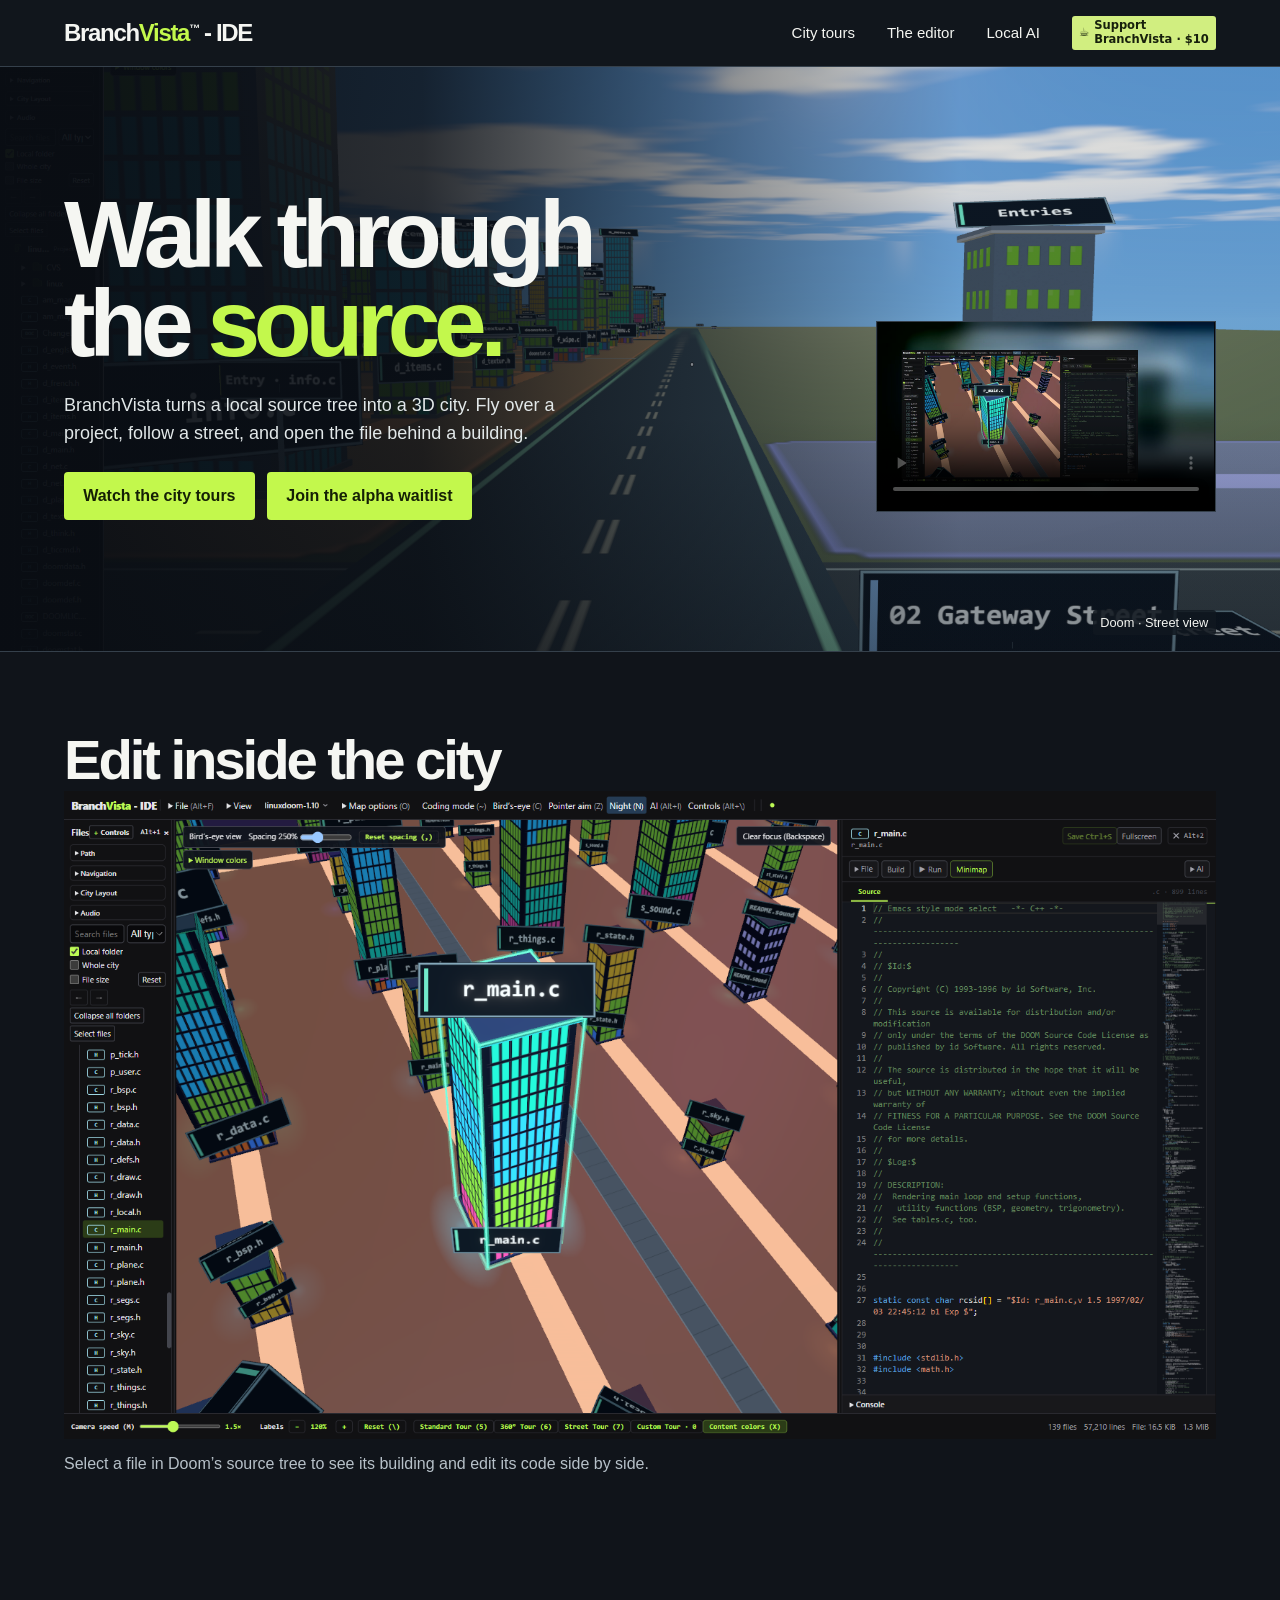
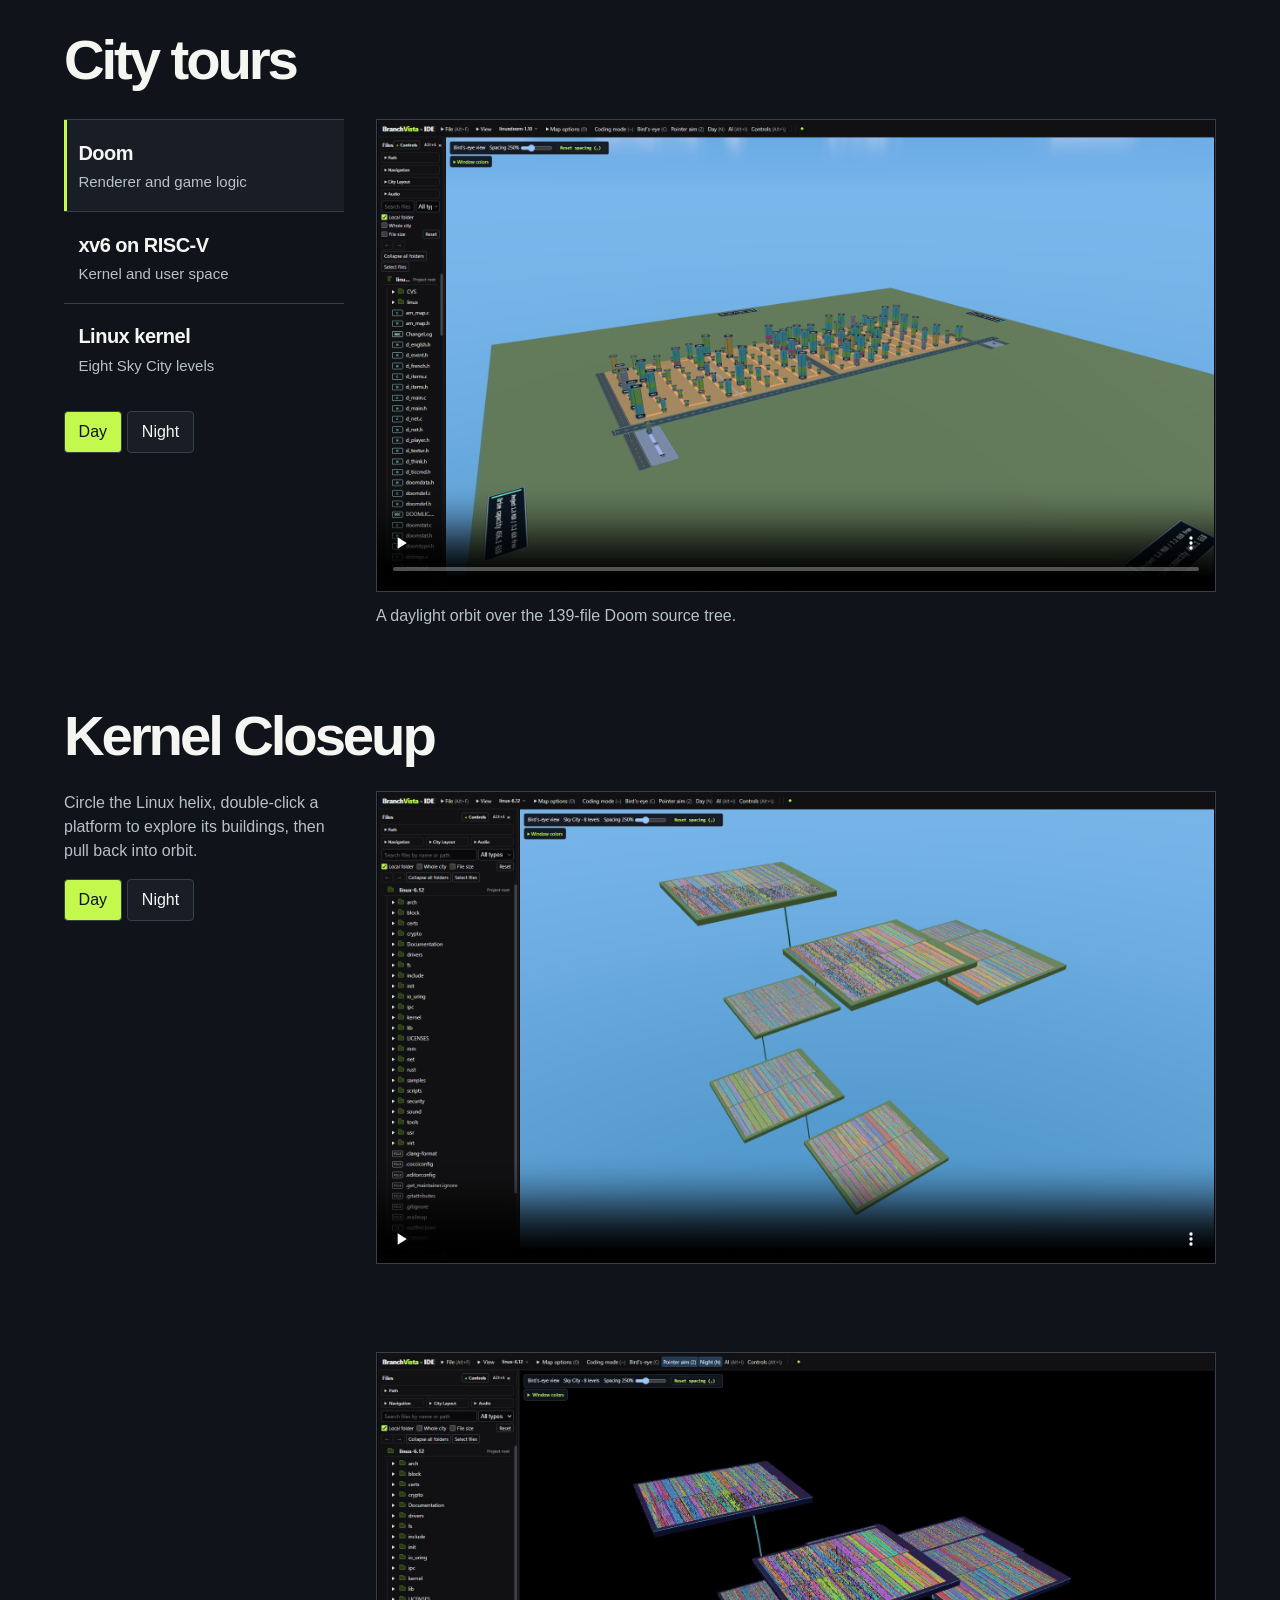
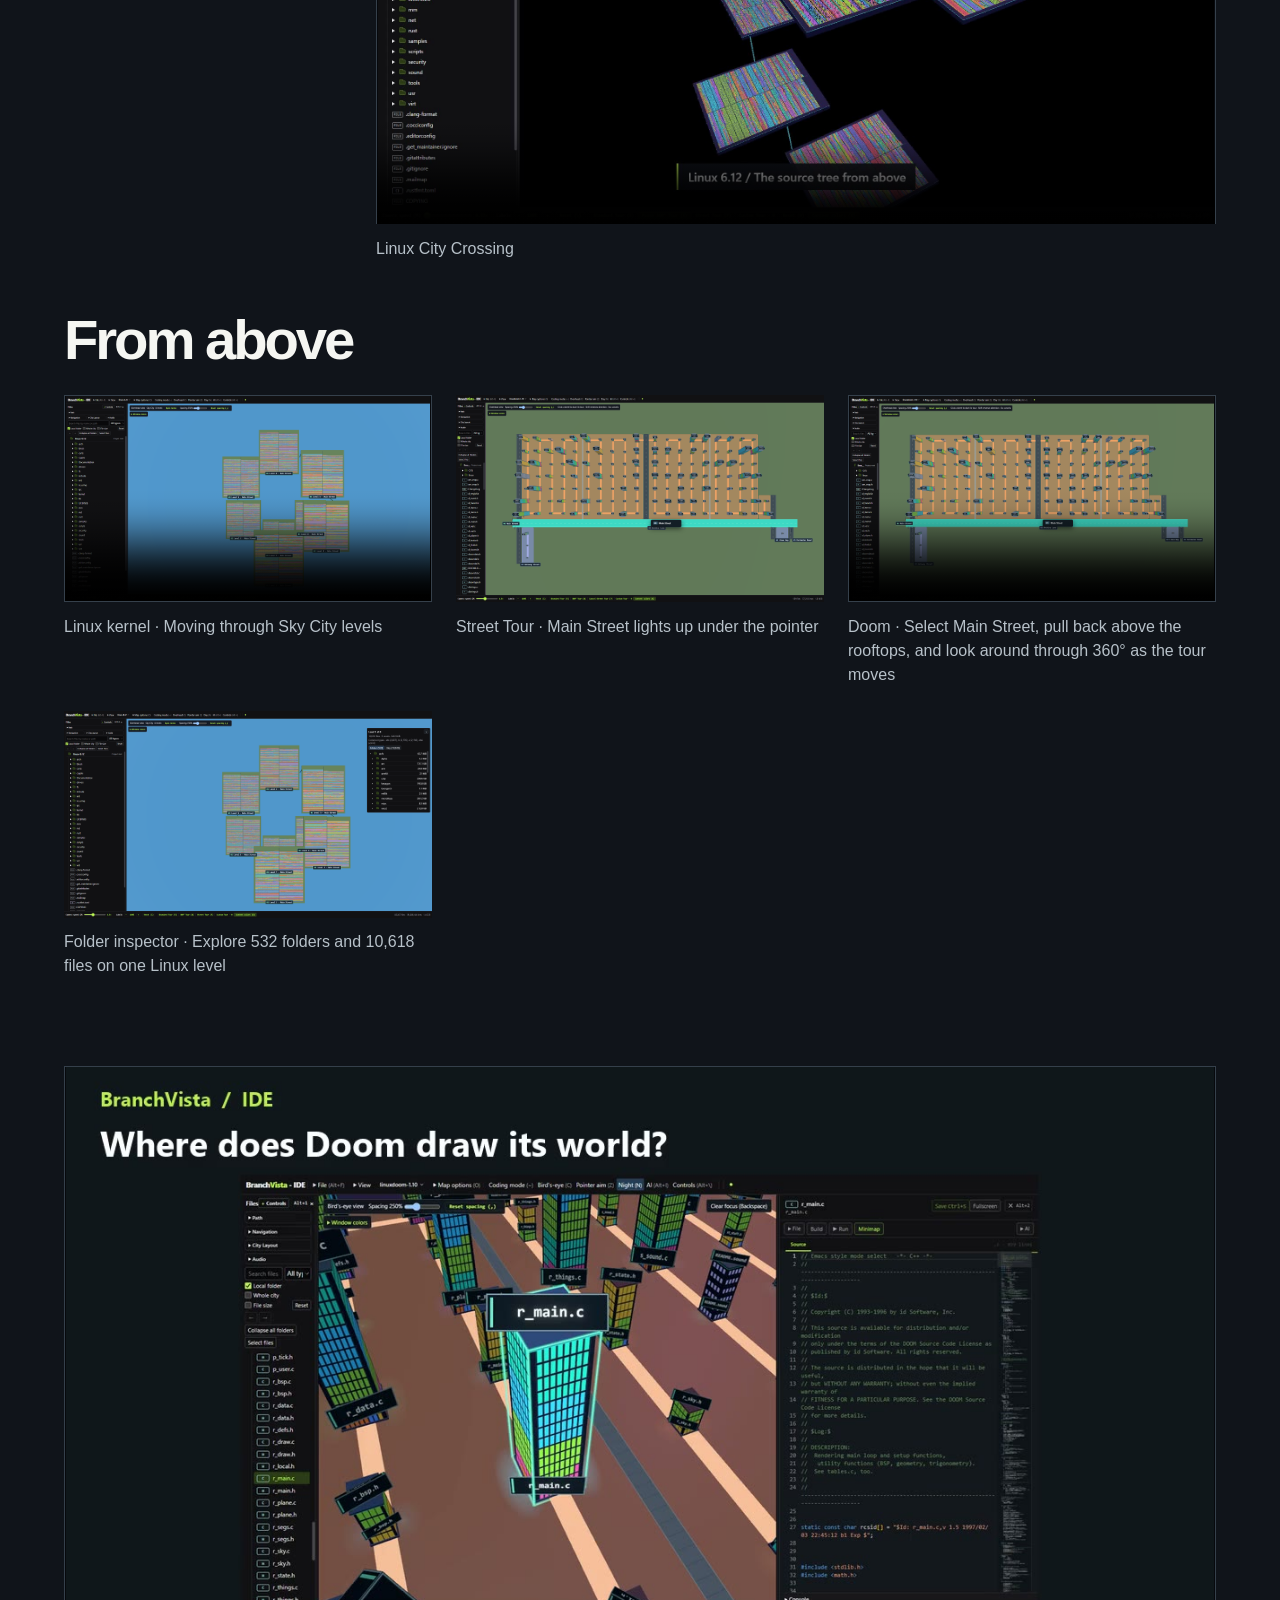
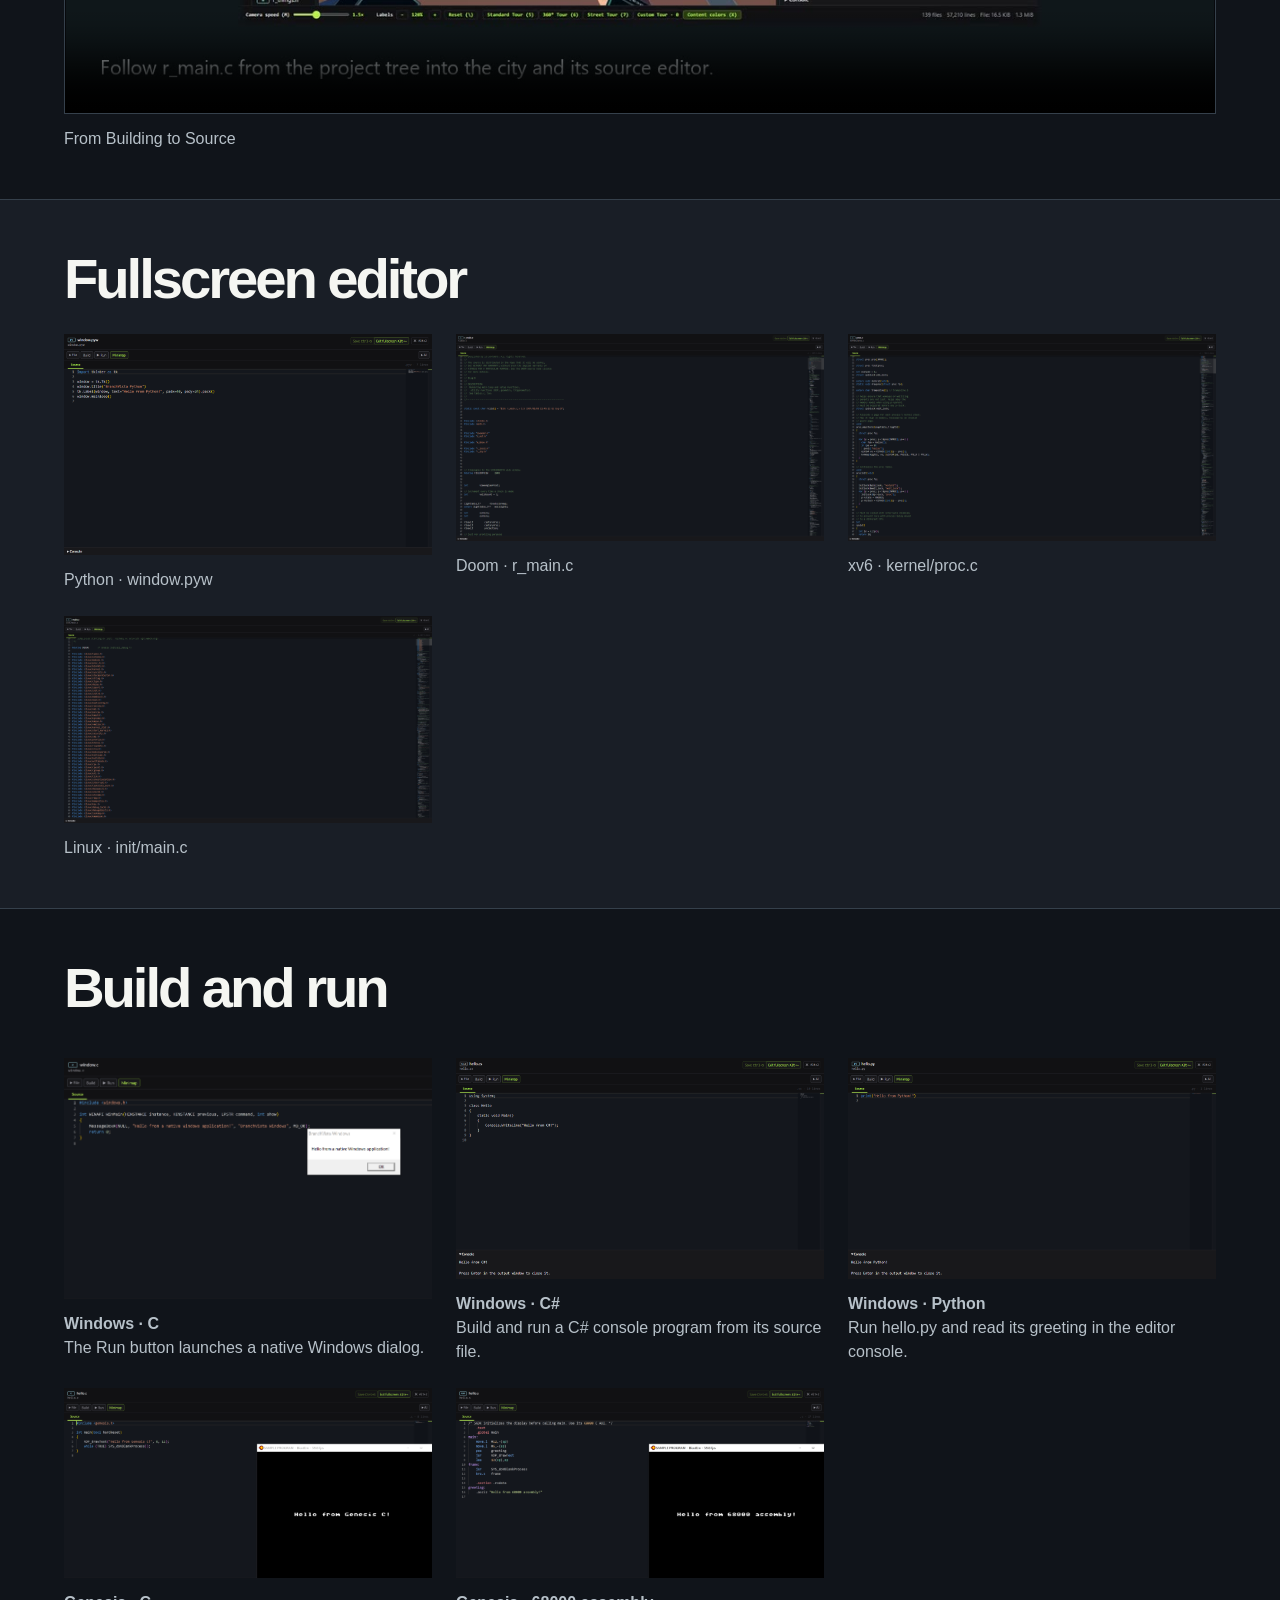
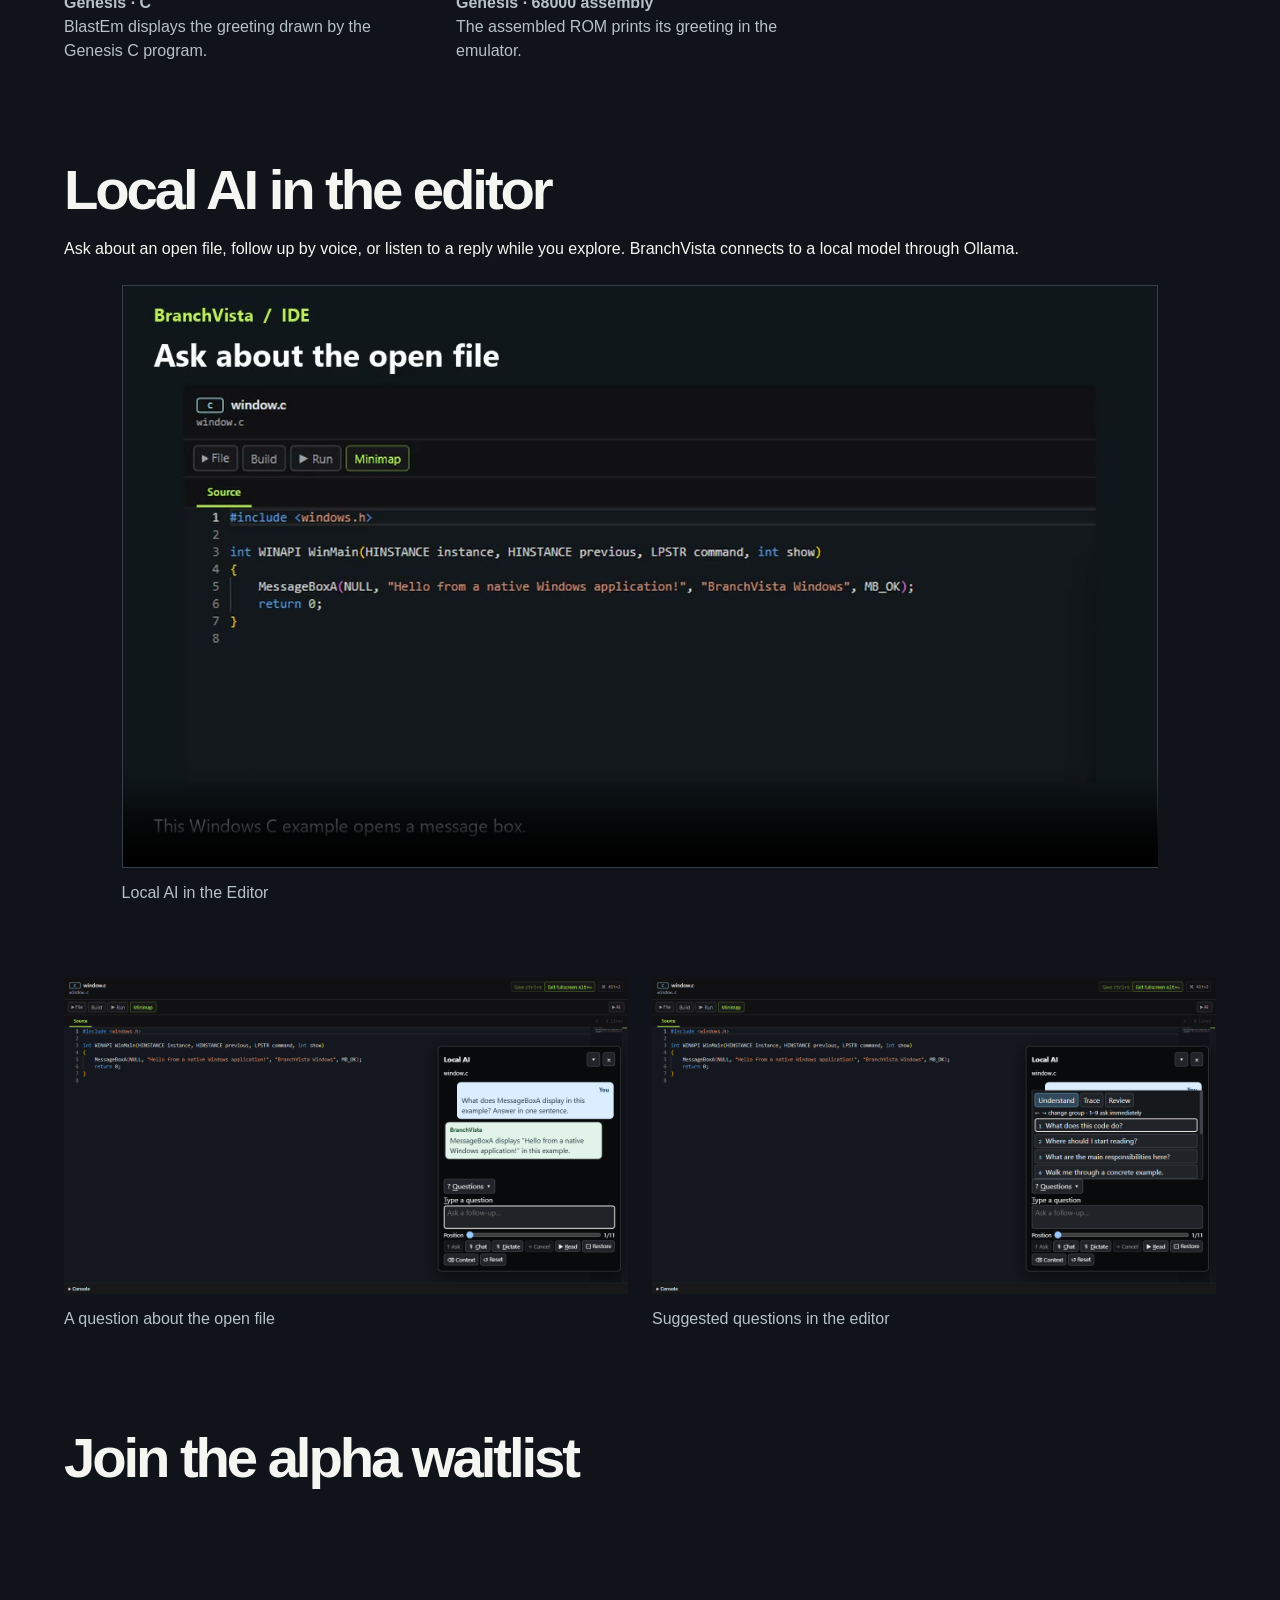
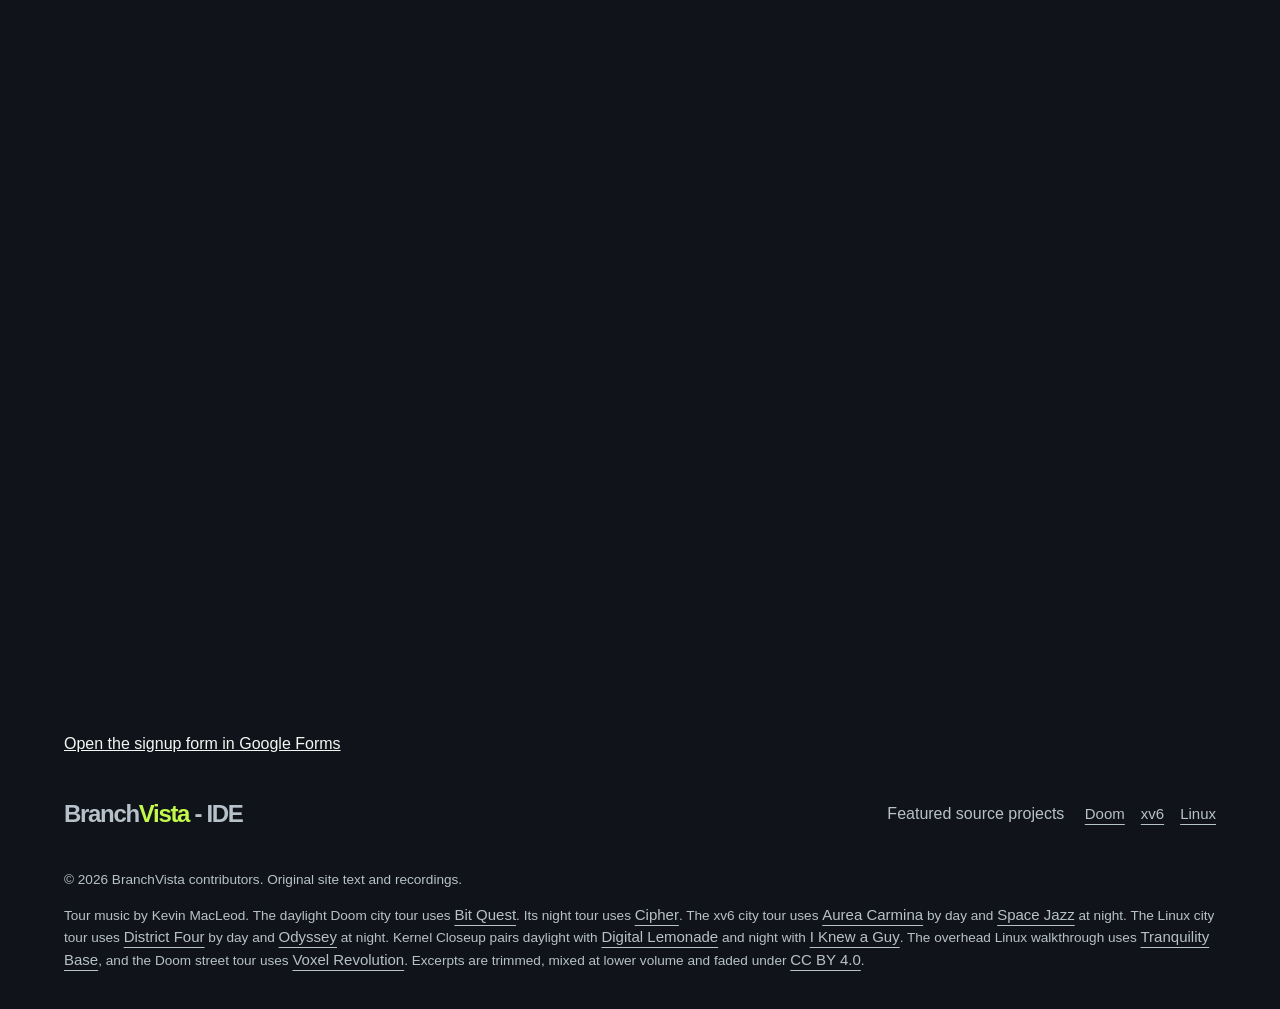
==== commit 3fd5ef1c: "Pair local model answer with BranchVista read-aloud voice" ====
--- a/index.html
+++ b/index.html
@@ -53,7 +53,7 @@
   <figure class="inner closeup" id="from-building-to-source"><video controls playsinline preload="none" aria-label="From Building to Source" poster="media/From-building-to-source.jpg" src="media/From-building-to-source.mp4"></video><figcaption>From Building to Source</figcaption></figure>
 <section class="editor-section" id="editor"><div class="inner"><h2>Fullscreen editor</h2><div class="source-gallery"><figure><a href="media/python-editor.png"><img loading="lazy" src="media/python-editor.png" alt="Python Tkinter window example in the fullscreen BranchVista editor"></a><figcaption>Python · window.pyw</figcaption></figure><figure><a href="media/doom-editor.png"><img loading="lazy" src="media/doom-editor.png" alt="Doom source open in the fullscreen BranchVista editor"></a><figcaption>Doom · r_main.c</figcaption></figure><figure><a href="media/xv6-riscv-editor.png"><img loading="lazy" src="media/xv6-riscv-editor.png" alt="xv6 source open in the fullscreen BranchVista editor"></a><figcaption>xv6 · kernel/proc.c</figcaption></figure><figure><a href="media/linux-helix-editor.png"><img loading="lazy" src="media/linux-helix-editor.png" alt="Linux source open in the fullscreen BranchVista editor"></a><figcaption>Linux · init/main.c</figcaption></figure></div></div></section>
 <section class="inner demos"><h2 id="build-and-run">Build and run</h2><div class="source-gallery"><figure><a href="media/windows-workspace.png"><img loading="lazy" src="media/windows-workspace.png" alt="Windows · C program running in front of its source editor"></a><figcaption><strong>Windows · C</strong><br>The Run button launches a native Windows dialog.</figcaption></figure><figure><a href="media/csharp-workspace.png"><img loading="lazy" src="media/csharp-workspace.png" alt="C# source and its Hello from C#! output in the BranchVista console"></a><figcaption><strong>Windows · C#</strong><br>Build and run a C# console program from its source file.</figcaption></figure><figure><a href="media/python-workspace.png"><img loading="lazy" src="media/python-workspace.png" alt="BranchVista displaying hello.py with Hello from Python! in the console below the editor"></a><figcaption><strong>Windows · Python</strong><br>Run hello.py and read its greeting in the editor console.</figcaption></figure><figure><a href="media/genesis-c-workspace.png"><img loading="lazy" src="media/genesis-c-workspace.png" alt="Genesis · C program running in front of its source editor"></a><figcaption><strong>Genesis · C</strong><br>BlastEm displays the greeting drawn by the Genesis C program.</figcaption></figure><figure><a href="media/genesis-asm-workspace.png"><img loading="lazy" src="media/genesis-asm-workspace.png" alt="Genesis · 68000 assembly program running in front of its source editor"></a><figcaption><strong>Genesis · 68000 assembly</strong><br>The assembled ROM prints its greeting in the emulator.</figcaption></figure></div></section><section class="inner demos" id="local-ai"><h2>Local AI in the editor</h2><p>Ask about an open file, follow up by voice, or listen to a reply while you explore. BranchVista connects to a local model through Ollama.</p>
-<figure class="inner closeup" id="local-ai-video"><video controls playsinline preload="none" aria-label="Local AI in the Editor" poster="media/Local-AI-in-the-editor.jpg" src="media/Local-AI-in-the-editor.mp4"></video><figcaption>Local AI in the Editor</figcaption></figure>
+<figure class="inner closeup" id="local-ai-video"><video controls playsinline preload="none" aria-label="Local AI in the Editor" poster="media/Local-AI-in-the-editor.jpg" src="media/Local-AI-in-the-editor.mp4?v=voice"></video><figcaption>Local AI in the Editor</figcaption></figure>
 <div class="source-gallery"><figure><a href="media/ai-reply.png"><img src="media/ai-reply.png" alt="Local AI answering a question about the open Windows C sample" loading="lazy"></a><figcaption>A question about the open file</figcaption></figure><figure><a href="media/ai-questions.png"><img src="media/ai-questions.png" alt="The suggested questions menu inside the AI panel" loading="lazy"></a><figcaption>Suggested questions in the editor</figcaption></figure></div></section><section class="inner demos" id="alpha"><h2>Join the alpha waitlist</h2><iframe title="Alpha waitlist signup" loading="lazy" style="width:100%;height:820px;border:0" src="https://docs.google.com/forms/d/e/1FAIpQLSdbomosq8H6fvRLBClXm9teYQdeXWDHP_PVtdHvn-_7BKmTvg/viewform?embedded=true"></iframe><p><a href="https://docs.google.com/forms/d/e/1FAIpQLSdbomosq8H6fvRLBClXm9teYQdeXWDHP_PVtdHvn-_7BKmTvg/viewform">Open the signup form in Google Forms</a></p></section></main>
 <footer><div class="inner"><span class="brand">Branch<span>Vista</span> - IDE</span><div>Featured source projects <a href="https://github.com/id-Software/DOOM">Doom</a><a href="https://github.com/mit-pdos/xv6-riscv">xv6</a><a href="https://www.kernel.org/">Linux</a></div></div><div class="inner credits"><p>© 2026 BranchVista contributors. Original site text and recordings.</p><p>Tour music by Kevin MacLeod. The daylight Doom city tour uses <a href="https://incompetech.com/music/royalty-free/index.html?isrc=USUAN1500073">Bit Quest</a>. Its night tour uses <a href="https://incompetech.com/music/royalty-free/index.html?isrc=USUAN1100844">Cipher</a>. The xv6 city tour uses <a href="https://incompetech.com/music/royalty-free/index.html?isrc=USUAN1400006">Aurea Carmina</a> by day and <a href="https://incompetech.com/music/royalty-free/index.html?isrc=USUAN2100030">Space Jazz</a> at night. The Linux city tour uses <a href="https://incompetech.com/music/royalty-free/index.html?isrc=USUAN1600039">District Four</a> by day and <a href="https://incompetech.com/music/royalty-free/index.html?isrc=USUAN1500012">Odyssey</a> at night. Kernel Closeup pairs daylight with <a href="https://incompetech.com/music/royalty-free/index.html?isrc=USUAN1700010">Digital Lemonade</a> and night with <a href="https://incompetech.com/music/royalty-free/index.html?isrc=USUAN1100199">I Knew a Guy</a>. The overhead Linux walkthrough uses <a href="https://incompetech.com/music/royalty-free/index.html?isrc=USUAN1100614">Tranquility Base</a>, and the Doom street tour uses <a href="https://incompetech.com/music/royalty-free/index.html?isrc=USUAN2000025">Voxel Revolution</a>. Excerpts are trimmed, mixed at lower volume and faded under <a href="https://creativecommons.org/licenses/by/4.0/">CC BY 4.0</a>.</p></div></footer>
 
--- a/style.css
+++ b/style.css
@@ -12,7 +12,7 @@
 .editor-section{padding-top:3rem}.editor-section .source-gallery,.demos .source-gallery{padding-top:1.5rem}.demos img{height:auto}.lighting{display:flex;gap:.35rem;margin:1rem 0}.lighting button{background:var(--card);color:inherit;border:1px solid var(--line);border-radius:.25rem;padding:.5rem .85rem;cursor:pointer}.lighting button[aria-pressed=true]{color:#10141a;background:var(--acid)}
 footer .credits{display:block;padding-top:0;font-size:.85rem}footer .credits a{margin:0}.brand sup{font-size:.45em;vertical-align:super}@media(max-width:520px){nav{gap:.55rem}.brand{font-size:1.15rem}nav a{font-size:.8rem}}
 .level-show .source-gallery{padding-top:1.5rem}.level-show{padding-block:0 1rem}
-.closeup{margin:1.5rem 0 3rem}.closeup p{color:var(--dim);margin-top:0}
+.closeup{margin:1.5rem 0 3rem}.inner.closeup{margin-inline:auto}.closeup p{color:var(--dim);margin-top:0}
 .highlight-player{width:min(100%,680px);margin-left:auto}
 .highlight-player iframe{display:block;width:100%;aspect-ratio:16/9;height:auto;border:0}
 .highlight-player p{text-align:right;margin:.45rem 0 0}
@@ -43,3 +43,5 @@
   header .nav { height: auto; flex-wrap: wrap; padding-block: .65rem; gap: .45rem; }
   header nav { display: flex; flex-wrap: wrap; gap: .4rem .75rem; }
 }
+
+@media(min-width:721px){#linux-city-crossing{display:grid;grid-template-columns:minmax(190px,1fr) minmax(0,3fr);column-gap:2rem}#linux-city-crossing>*{grid-column:2}}
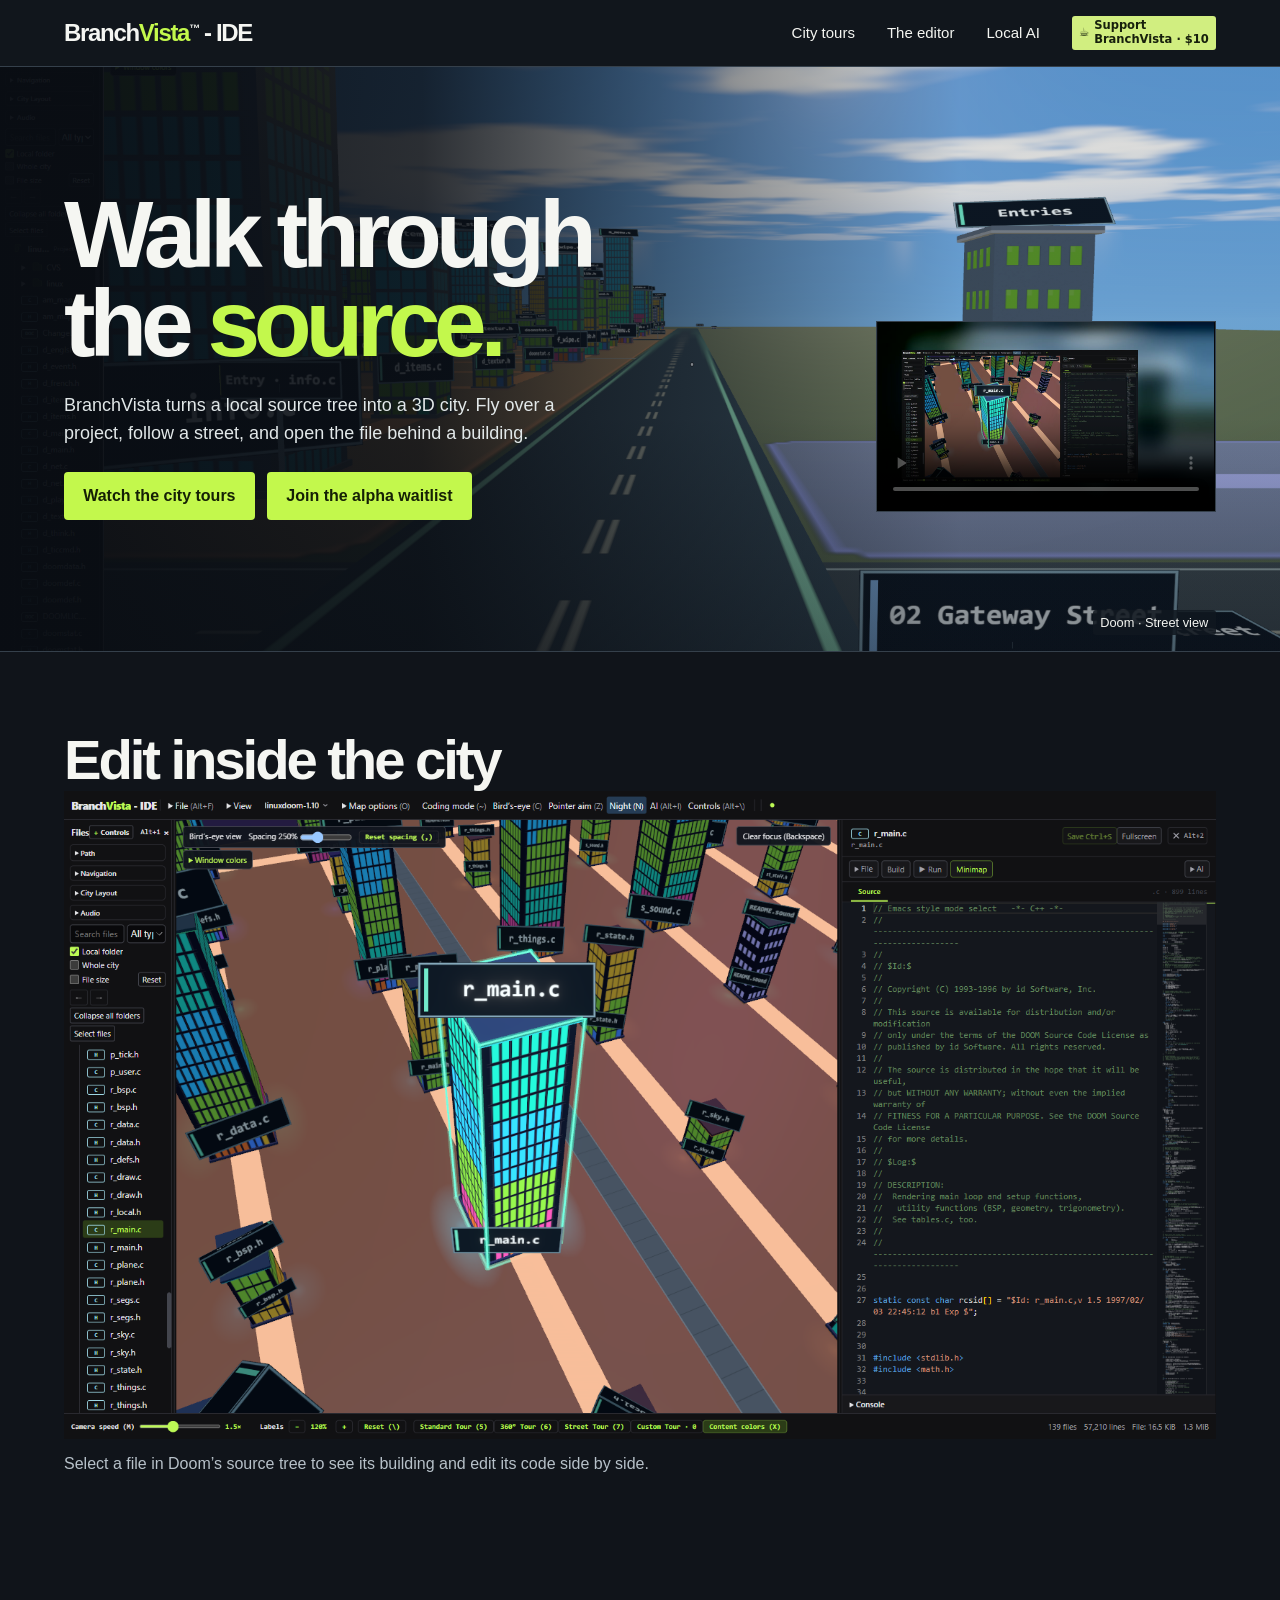
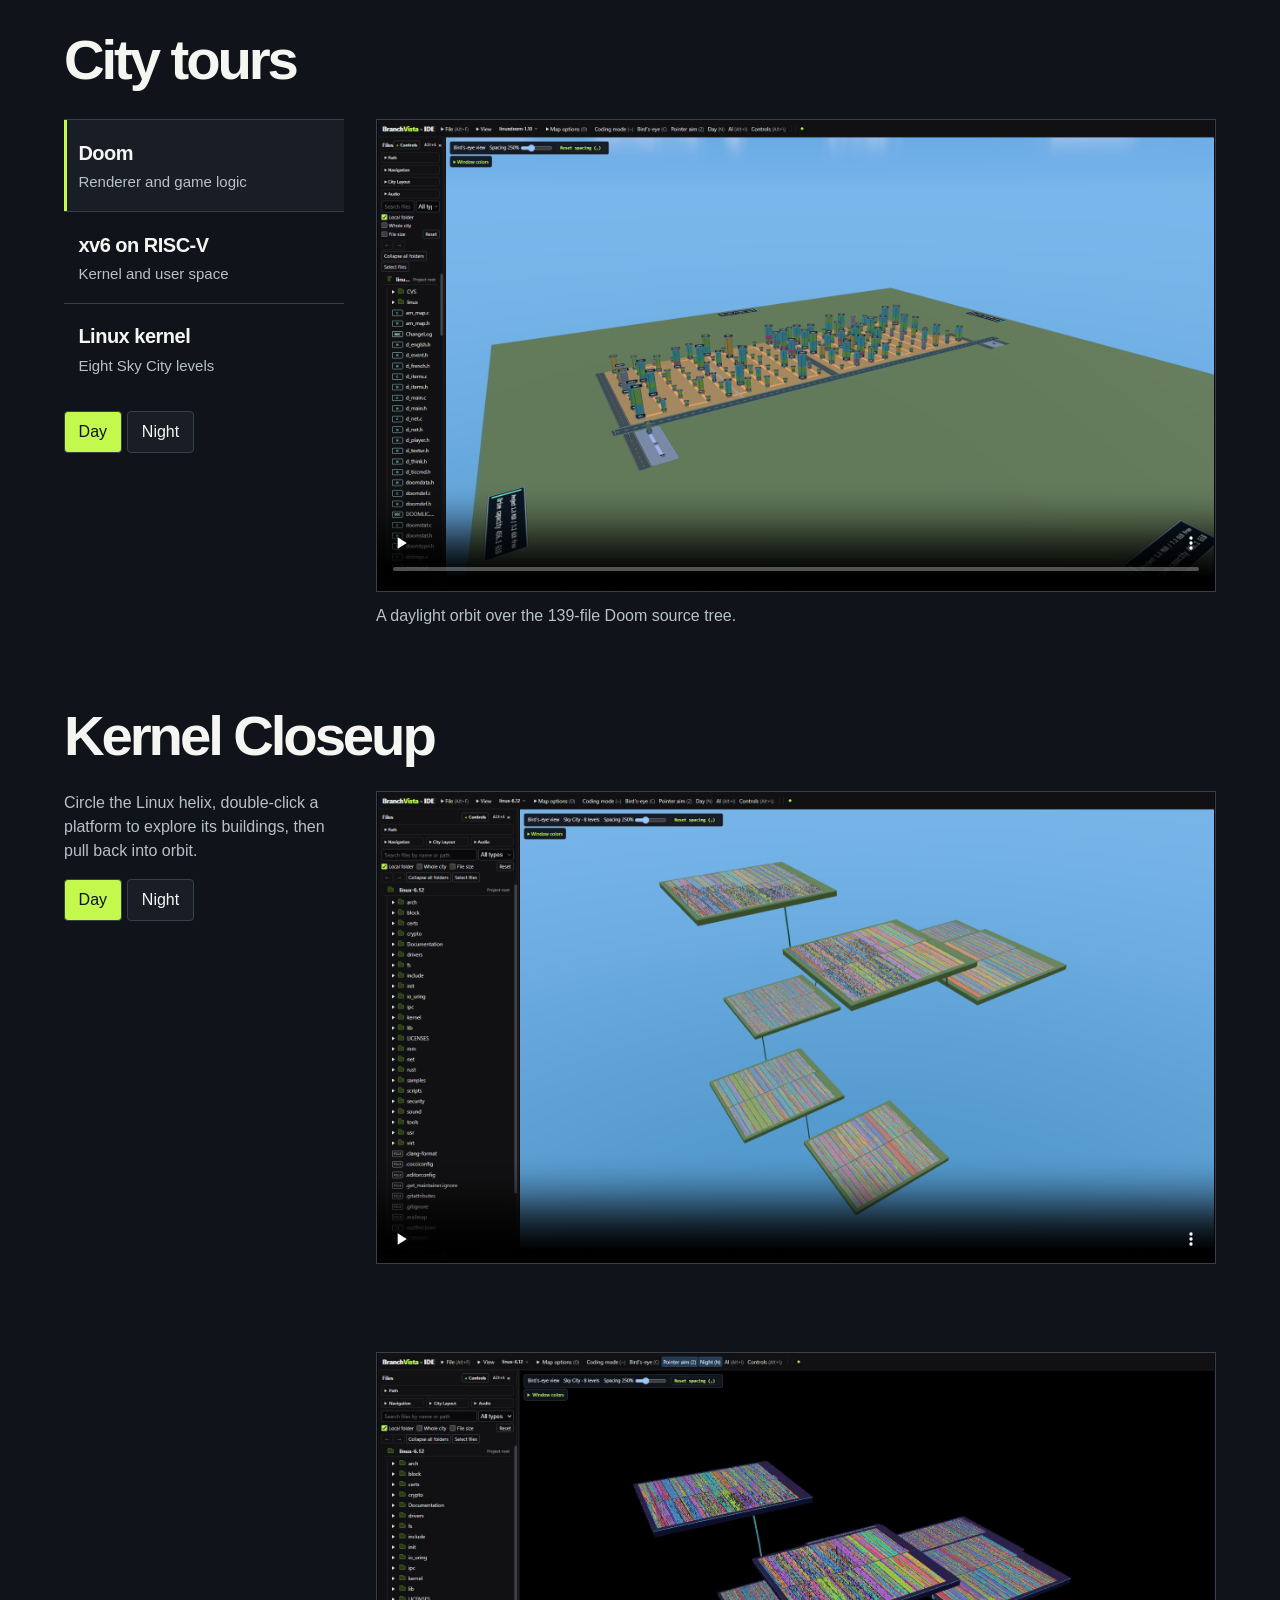
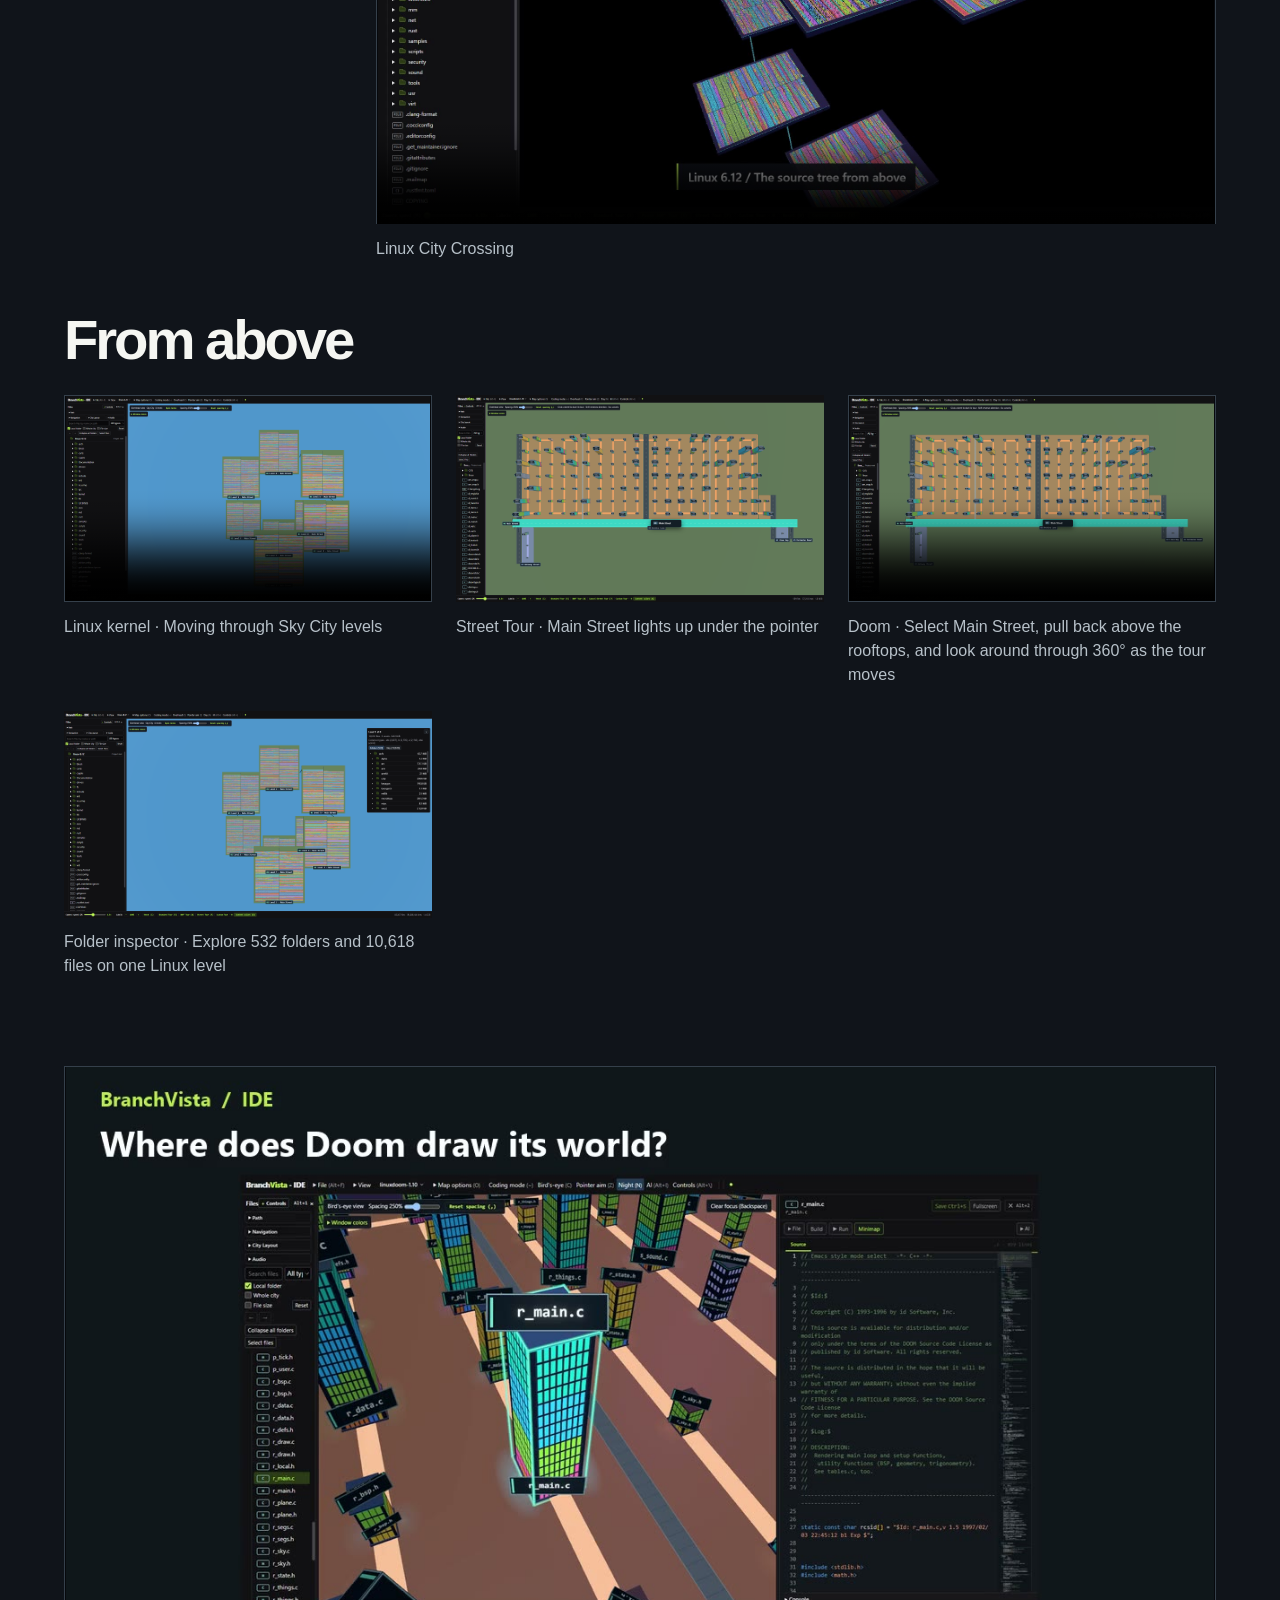
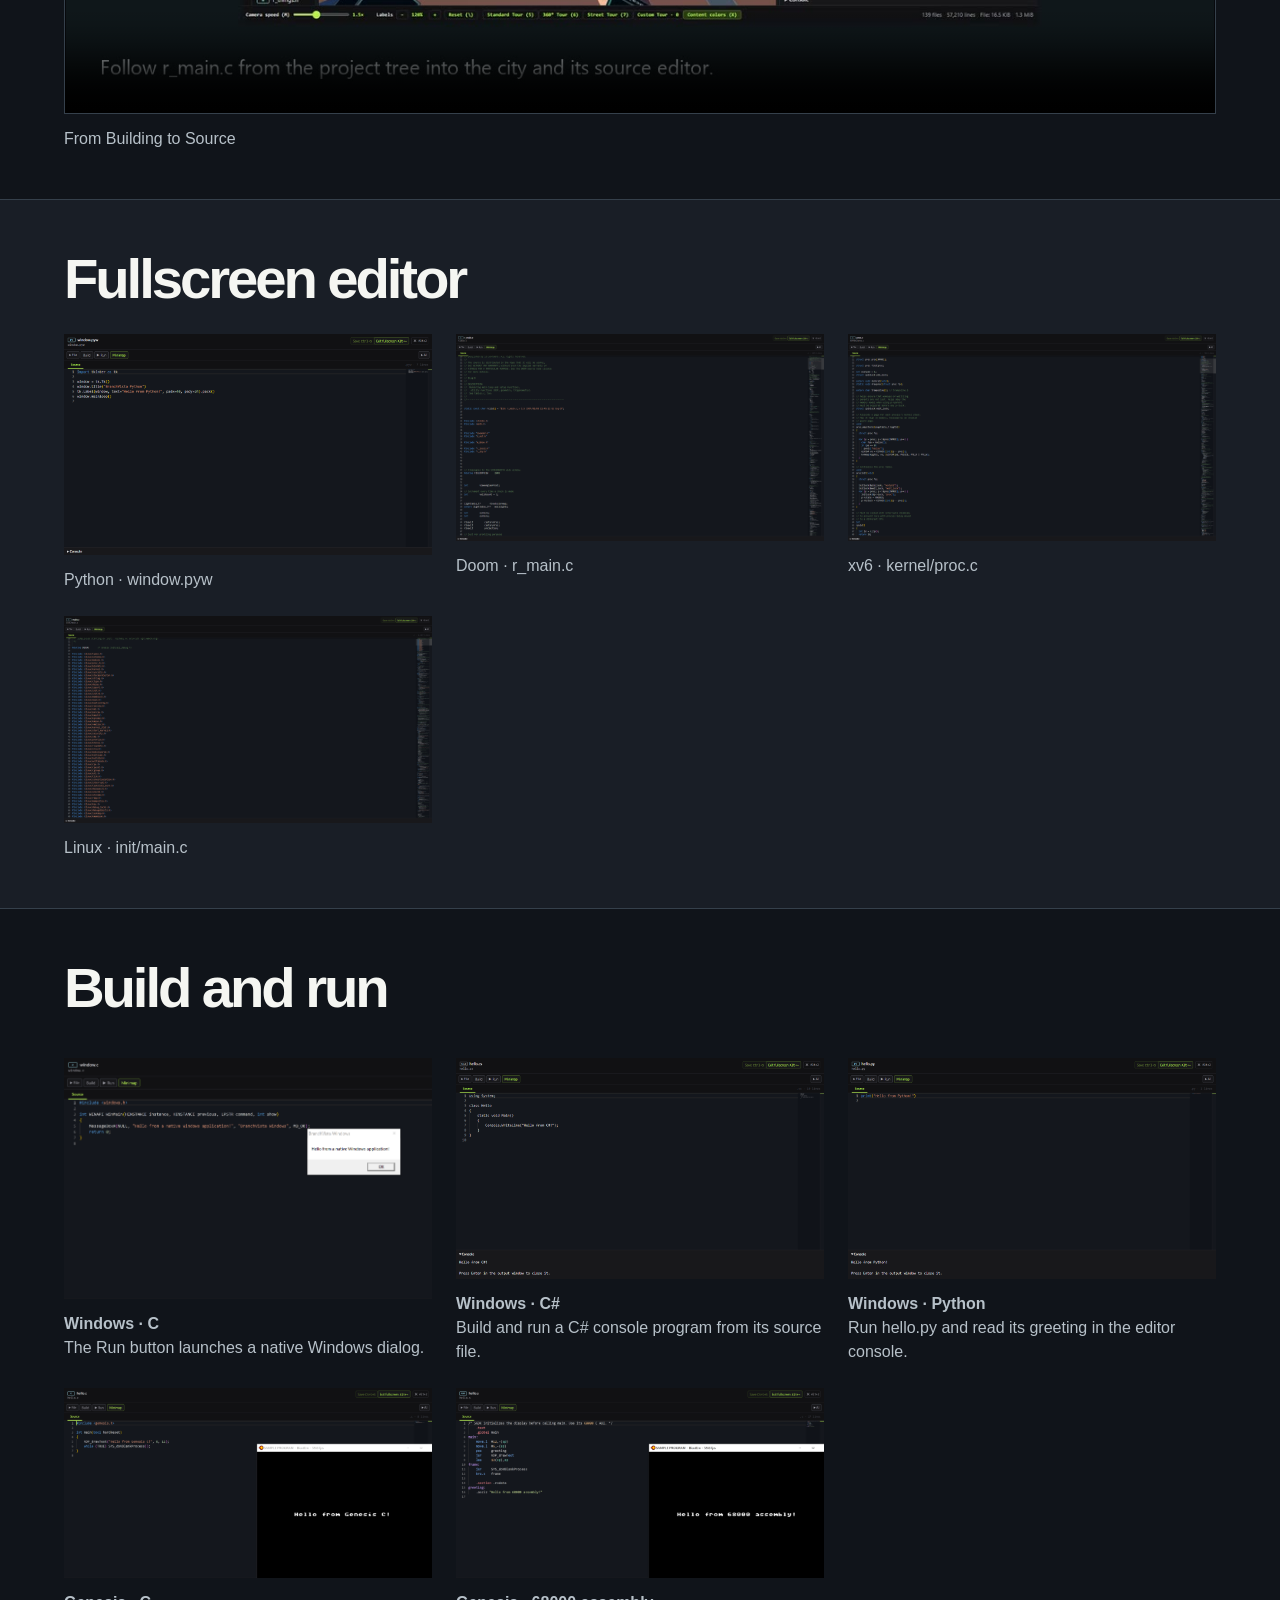
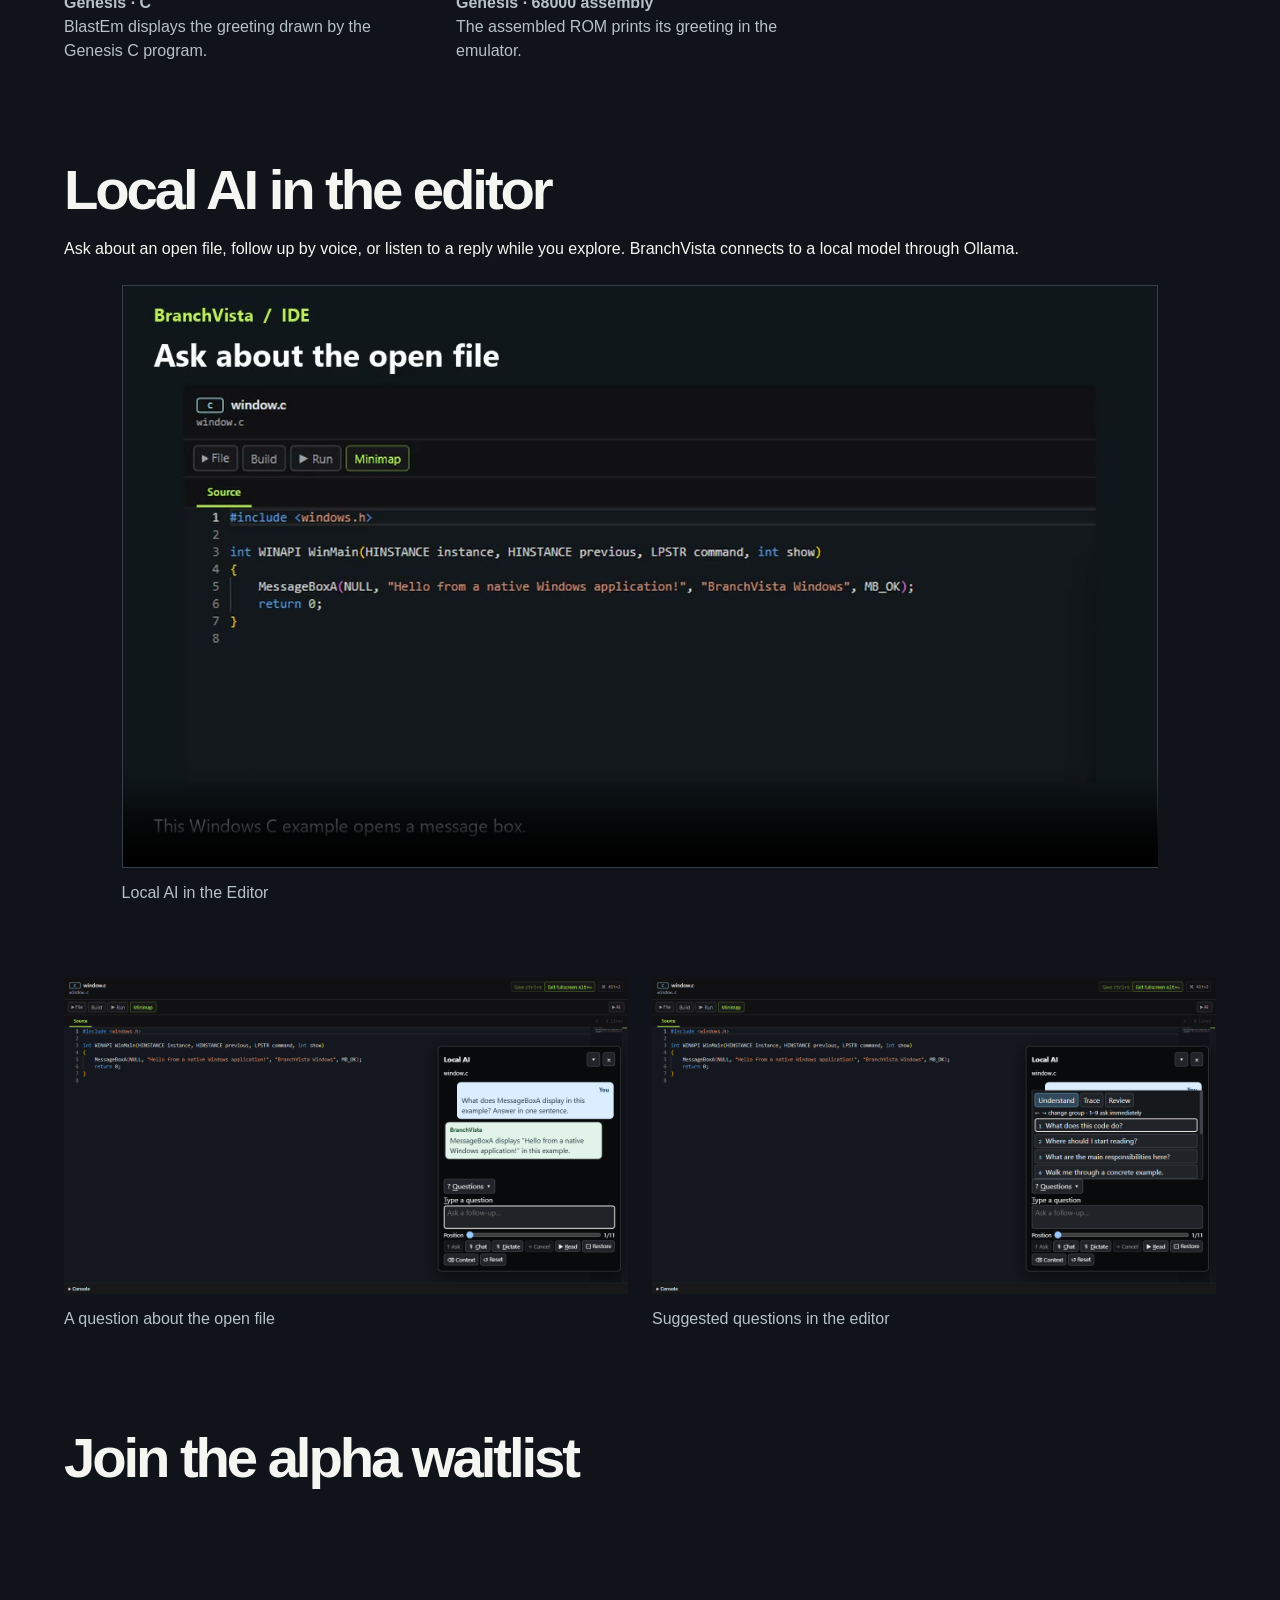
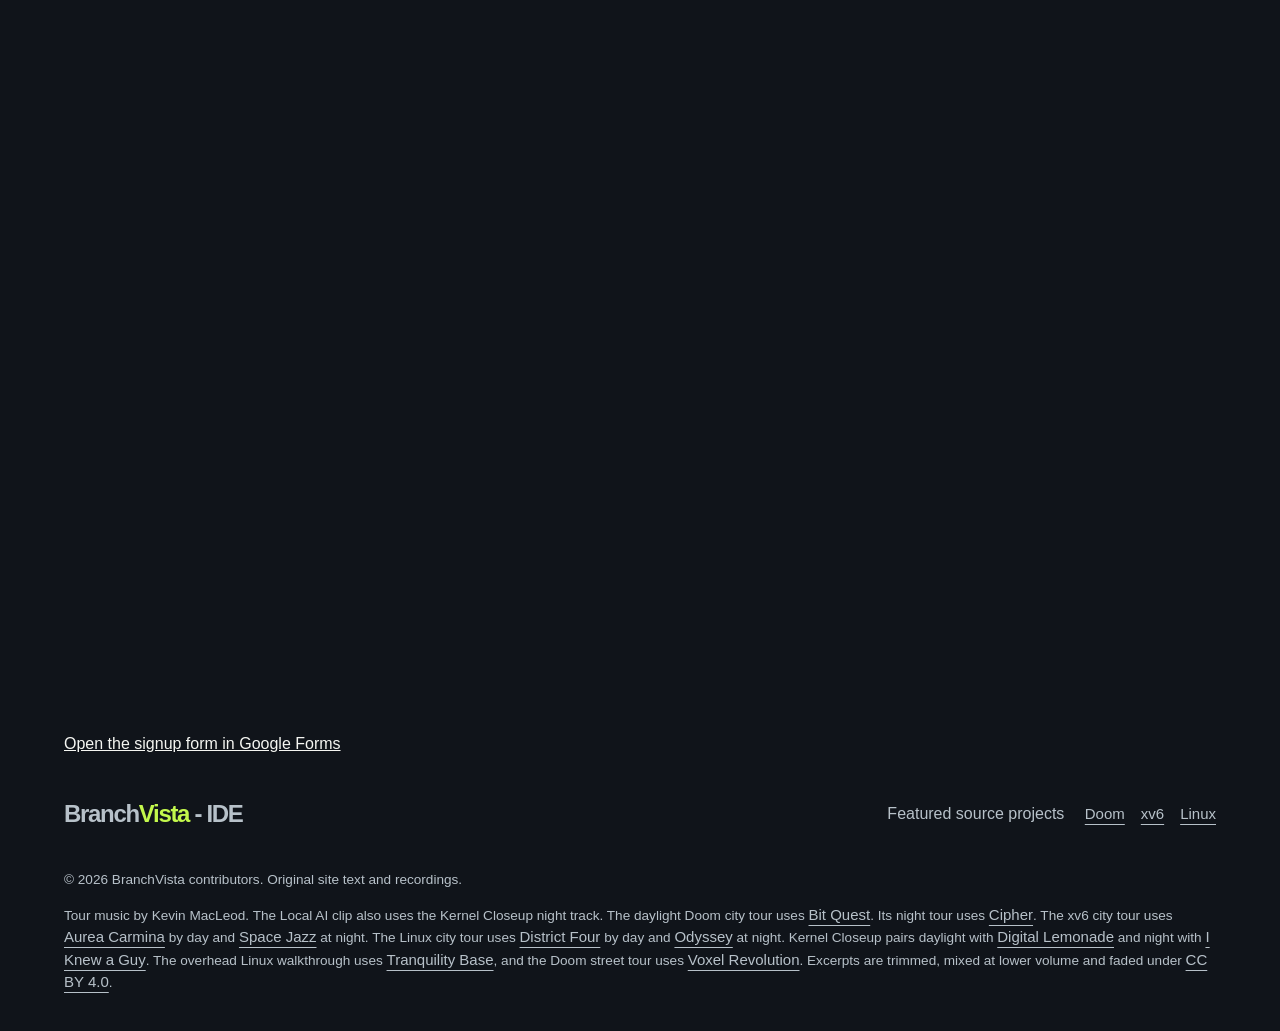
==== commit ea87b3bd: "Voice the greeting and both answers over quiet jazz" ====
--- a/index.html
+++ b/index.html
@@ -53,9 +53,9 @@
   <figure class="inner closeup" id="from-building-to-source"><video controls playsinline preload="none" aria-label="From Building to Source" poster="media/From-building-to-source.jpg" src="media/From-building-to-source.mp4"></video><figcaption>From Building to Source</figcaption></figure>
 <section class="editor-section" id="editor"><div class="inner"><h2>Fullscreen editor</h2><div class="source-gallery"><figure><a href="media/python-editor.png"><img loading="lazy" src="media/python-editor.png" alt="Python Tkinter window example in the fullscreen BranchVista editor"></a><figcaption>Python · window.pyw</figcaption></figure><figure><a href="media/doom-editor.png"><img loading="lazy" src="media/doom-editor.png" alt="Doom source open in the fullscreen BranchVista editor"></a><figcaption>Doom · r_main.c</figcaption></figure><figure><a href="media/xv6-riscv-editor.png"><img loading="lazy" src="media/xv6-riscv-editor.png" alt="xv6 source open in the fullscreen BranchVista editor"></a><figcaption>xv6 · kernel/proc.c</figcaption></figure><figure><a href="media/linux-helix-editor.png"><img loading="lazy" src="media/linux-helix-editor.png" alt="Linux source open in the fullscreen BranchVista editor"></a><figcaption>Linux · init/main.c</figcaption></figure></div></div></section>
 <section class="inner demos"><h2 id="build-and-run">Build and run</h2><div class="source-gallery"><figure><a href="media/windows-workspace.png"><img loading="lazy" src="media/windows-workspace.png" alt="Windows · C program running in front of its source editor"></a><figcaption><strong>Windows · C</strong><br>The Run button launches a native Windows dialog.</figcaption></figure><figure><a href="media/csharp-workspace.png"><img loading="lazy" src="media/csharp-workspace.png" alt="C# source and its Hello from C#! output in the BranchVista console"></a><figcaption><strong>Windows · C#</strong><br>Build and run a C# console program from its source file.</figcaption></figure><figure><a href="media/python-workspace.png"><img loading="lazy" src="media/python-workspace.png" alt="BranchVista displaying hello.py with Hello from Python! in the console below the editor"></a><figcaption><strong>Windows · Python</strong><br>Run hello.py and read its greeting in the editor console.</figcaption></figure><figure><a href="media/genesis-c-workspace.png"><img loading="lazy" src="media/genesis-c-workspace.png" alt="Genesis · C program running in front of its source editor"></a><figcaption><strong>Genesis · C</strong><br>BlastEm displays the greeting drawn by the Genesis C program.</figcaption></figure><figure><a href="media/genesis-asm-workspace.png"><img loading="lazy" src="media/genesis-asm-workspace.png" alt="Genesis · 68000 assembly program running in front of its source editor"></a><figcaption><strong>Genesis · 68000 assembly</strong><br>The assembled ROM prints its greeting in the emulator.</figcaption></figure></div></section><section class="inner demos" id="local-ai"><h2>Local AI in the editor</h2><p>Ask about an open file, follow up by voice, or listen to a reply while you explore. BranchVista connects to a local model through Ollama.</p>
-<figure class="inner closeup" id="local-ai-video"><video controls playsinline preload="none" aria-label="Local AI in the Editor" poster="media/Local-AI-in-the-editor.jpg" src="media/Local-AI-in-the-editor.mp4?v=voice"></video><figcaption>Local AI in the Editor</figcaption></figure>
+<figure class="inner closeup" id="local-ai-video"><video controls playsinline preload="none" aria-label="Local AI in the Editor" poster="media/Local-AI-in-the-editor.jpg" src="media/Local-AI-in-the-editor.mp4?v=voice-mix"></video><figcaption>Local AI in the Editor</figcaption></figure>
 <div class="source-gallery"><figure><a href="media/ai-reply.png"><img src="media/ai-reply.png" alt="Local AI answering a question about the open Windows C sample" loading="lazy"></a><figcaption>A question about the open file</figcaption></figure><figure><a href="media/ai-questions.png"><img src="media/ai-questions.png" alt="The suggested questions menu inside the AI panel" loading="lazy"></a><figcaption>Suggested questions in the editor</figcaption></figure></div></section><section class="inner demos" id="alpha"><h2>Join the alpha waitlist</h2><iframe title="Alpha waitlist signup" loading="lazy" style="width:100%;height:820px;border:0" src="https://docs.google.com/forms/d/e/1FAIpQLSdbomosq8H6fvRLBClXm9teYQdeXWDHP_PVtdHvn-_7BKmTvg/viewform?embedded=true"></iframe><p><a href="https://docs.google.com/forms/d/e/1FAIpQLSdbomosq8H6fvRLBClXm9teYQdeXWDHP_PVtdHvn-_7BKmTvg/viewform">Open the signup form in Google Forms</a></p></section></main>
-<footer><div class="inner"><span class="brand">Branch<span>Vista</span> - IDE</span><div>Featured source projects <a href="https://github.com/id-Software/DOOM">Doom</a><a href="https://github.com/mit-pdos/xv6-riscv">xv6</a><a href="https://www.kernel.org/">Linux</a></div></div><div class="inner credits"><p>© 2026 BranchVista contributors. Original site text and recordings.</p><p>Tour music by Kevin MacLeod. The daylight Doom city tour uses <a href="https://incompetech.com/music/royalty-free/index.html?isrc=USUAN1500073">Bit Quest</a>. Its night tour uses <a href="https://incompetech.com/music/royalty-free/index.html?isrc=USUAN1100844">Cipher</a>. The xv6 city tour uses <a href="https://incompetech.com/music/royalty-free/index.html?isrc=USUAN1400006">Aurea Carmina</a> by day and <a href="https://incompetech.com/music/royalty-free/index.html?isrc=USUAN2100030">Space Jazz</a> at night. The Linux city tour uses <a href="https://incompetech.com/music/royalty-free/index.html?isrc=USUAN1600039">District Four</a> by day and <a href="https://incompetech.com/music/royalty-free/index.html?isrc=USUAN1500012">Odyssey</a> at night. Kernel Closeup pairs daylight with <a href="https://incompetech.com/music/royalty-free/index.html?isrc=USUAN1700010">Digital Lemonade</a> and night with <a href="https://incompetech.com/music/royalty-free/index.html?isrc=USUAN1100199">I Knew a Guy</a>. The overhead Linux walkthrough uses <a href="https://incompetech.com/music/royalty-free/index.html?isrc=USUAN1100614">Tranquility Base</a>, and the Doom street tour uses <a href="https://incompetech.com/music/royalty-free/index.html?isrc=USUAN2000025">Voxel Revolution</a>. Excerpts are trimmed, mixed at lower volume and faded under <a href="https://creativecommons.org/licenses/by/4.0/">CC BY 4.0</a>.</p></div></footer>
+<footer><div class="inner"><span class="brand">Branch<span>Vista</span> - IDE</span><div>Featured source projects <a href="https://github.com/id-Software/DOOM">Doom</a><a href="https://github.com/mit-pdos/xv6-riscv">xv6</a><a href="https://www.kernel.org/">Linux</a></div></div><div class="inner credits"><p>© 2026 BranchVista contributors. Original site text and recordings.</p><p>Tour music by Kevin MacLeod. The Local AI clip also uses the Kernel Closeup night track. The daylight Doom city tour uses <a href="https://incompetech.com/music/royalty-free/index.html?isrc=USUAN1500073">Bit Quest</a>. Its night tour uses <a href="https://incompetech.com/music/royalty-free/index.html?isrc=USUAN1100844">Cipher</a>. The xv6 city tour uses <a href="https://incompetech.com/music/royalty-free/index.html?isrc=USUAN1400006">Aurea Carmina</a> by day and <a href="https://incompetech.com/music/royalty-free/index.html?isrc=USUAN2100030">Space Jazz</a> at night. The Linux city tour uses <a href="https://incompetech.com/music/royalty-free/index.html?isrc=USUAN1600039">District Four</a> by day and <a href="https://incompetech.com/music/royalty-free/index.html?isrc=USUAN1500012">Odyssey</a> at night. Kernel Closeup pairs daylight with <a href="https://incompetech.com/music/royalty-free/index.html?isrc=USUAN1700010">Digital Lemonade</a> and night with <a href="https://incompetech.com/music/royalty-free/index.html?isrc=USUAN1100199">I Knew a Guy</a>. The overhead Linux walkthrough uses <a href="https://incompetech.com/music/royalty-free/index.html?isrc=USUAN1100614">Tranquility Base</a>, and the Doom street tour uses <a href="https://incompetech.com/music/royalty-free/index.html?isrc=USUAN2000025">Voxel Revolution</a>. Excerpts are trimmed, mixed at lower volume and faded under <a href="https://creativecommons.org/licenses/by/4.0/">CC BY 4.0</a>.</p></div></footer>
 
 <script src="showcase.js"></script>
 </body>
